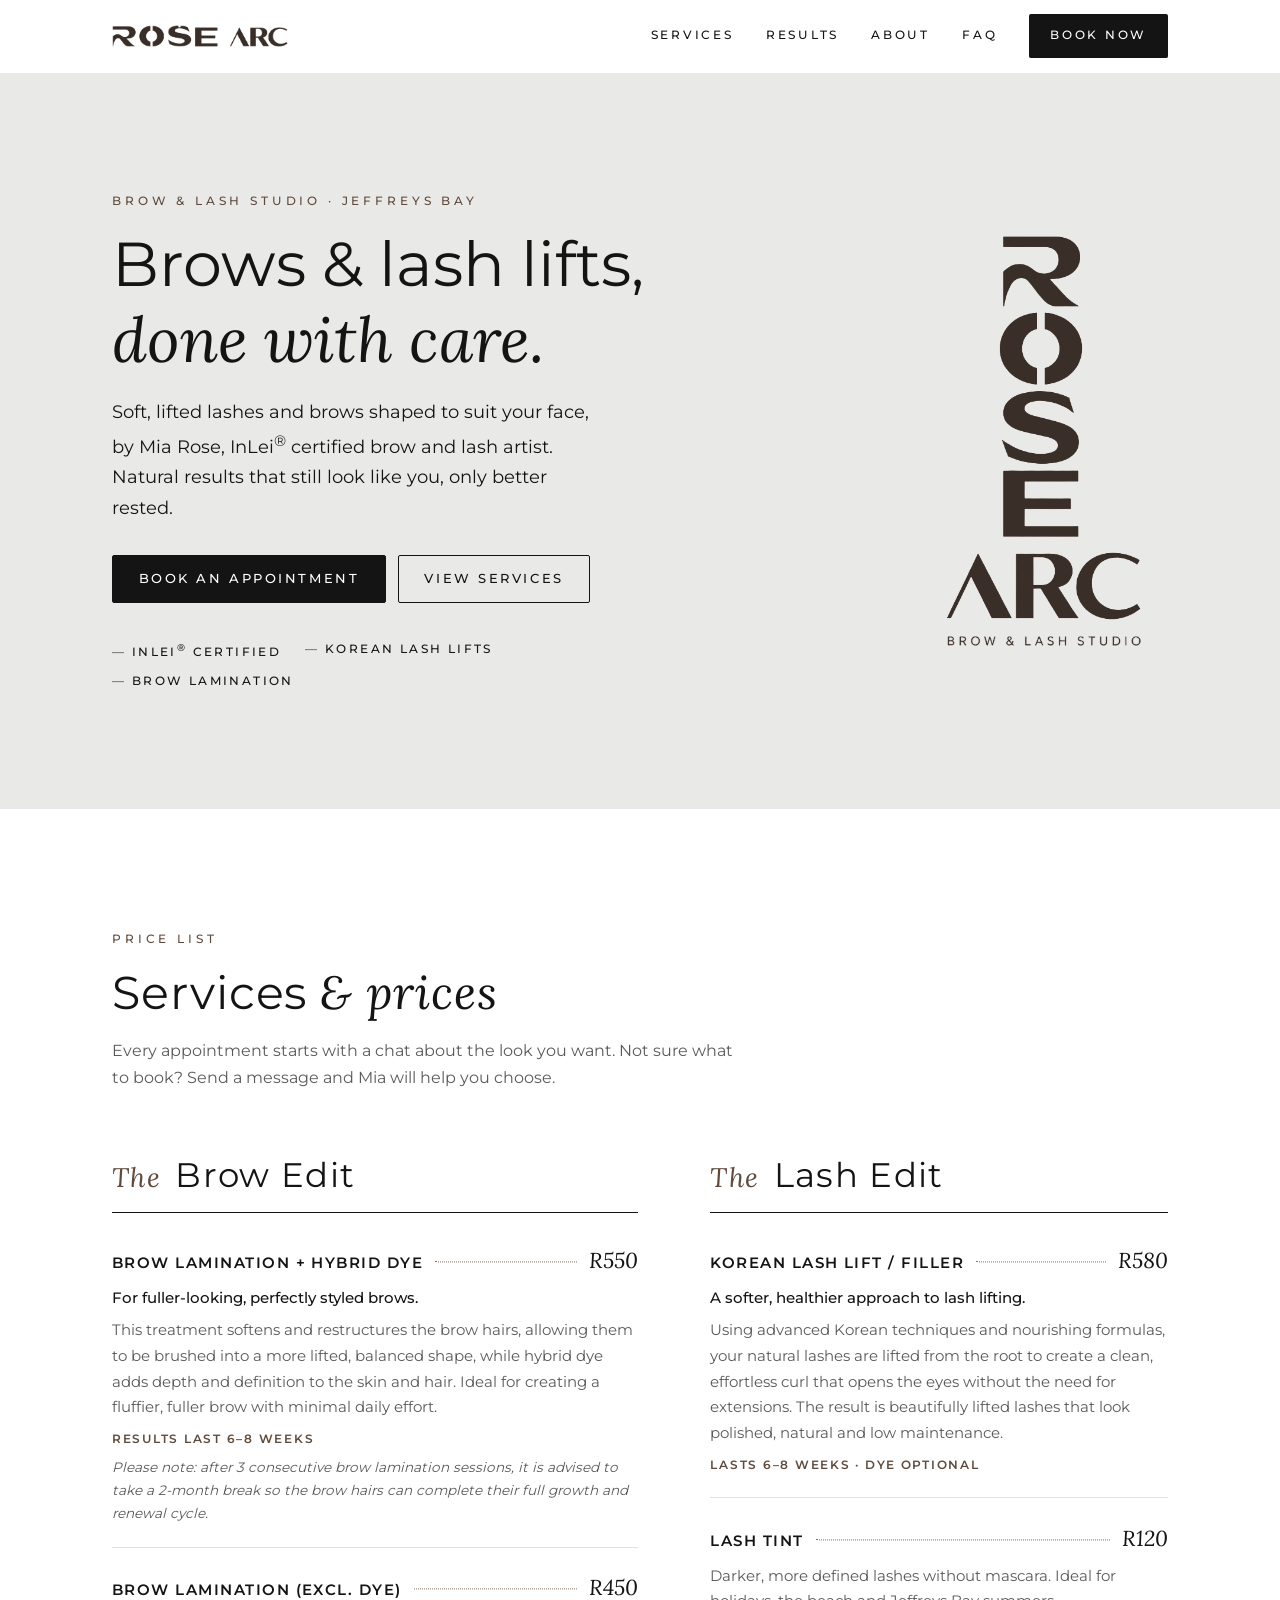
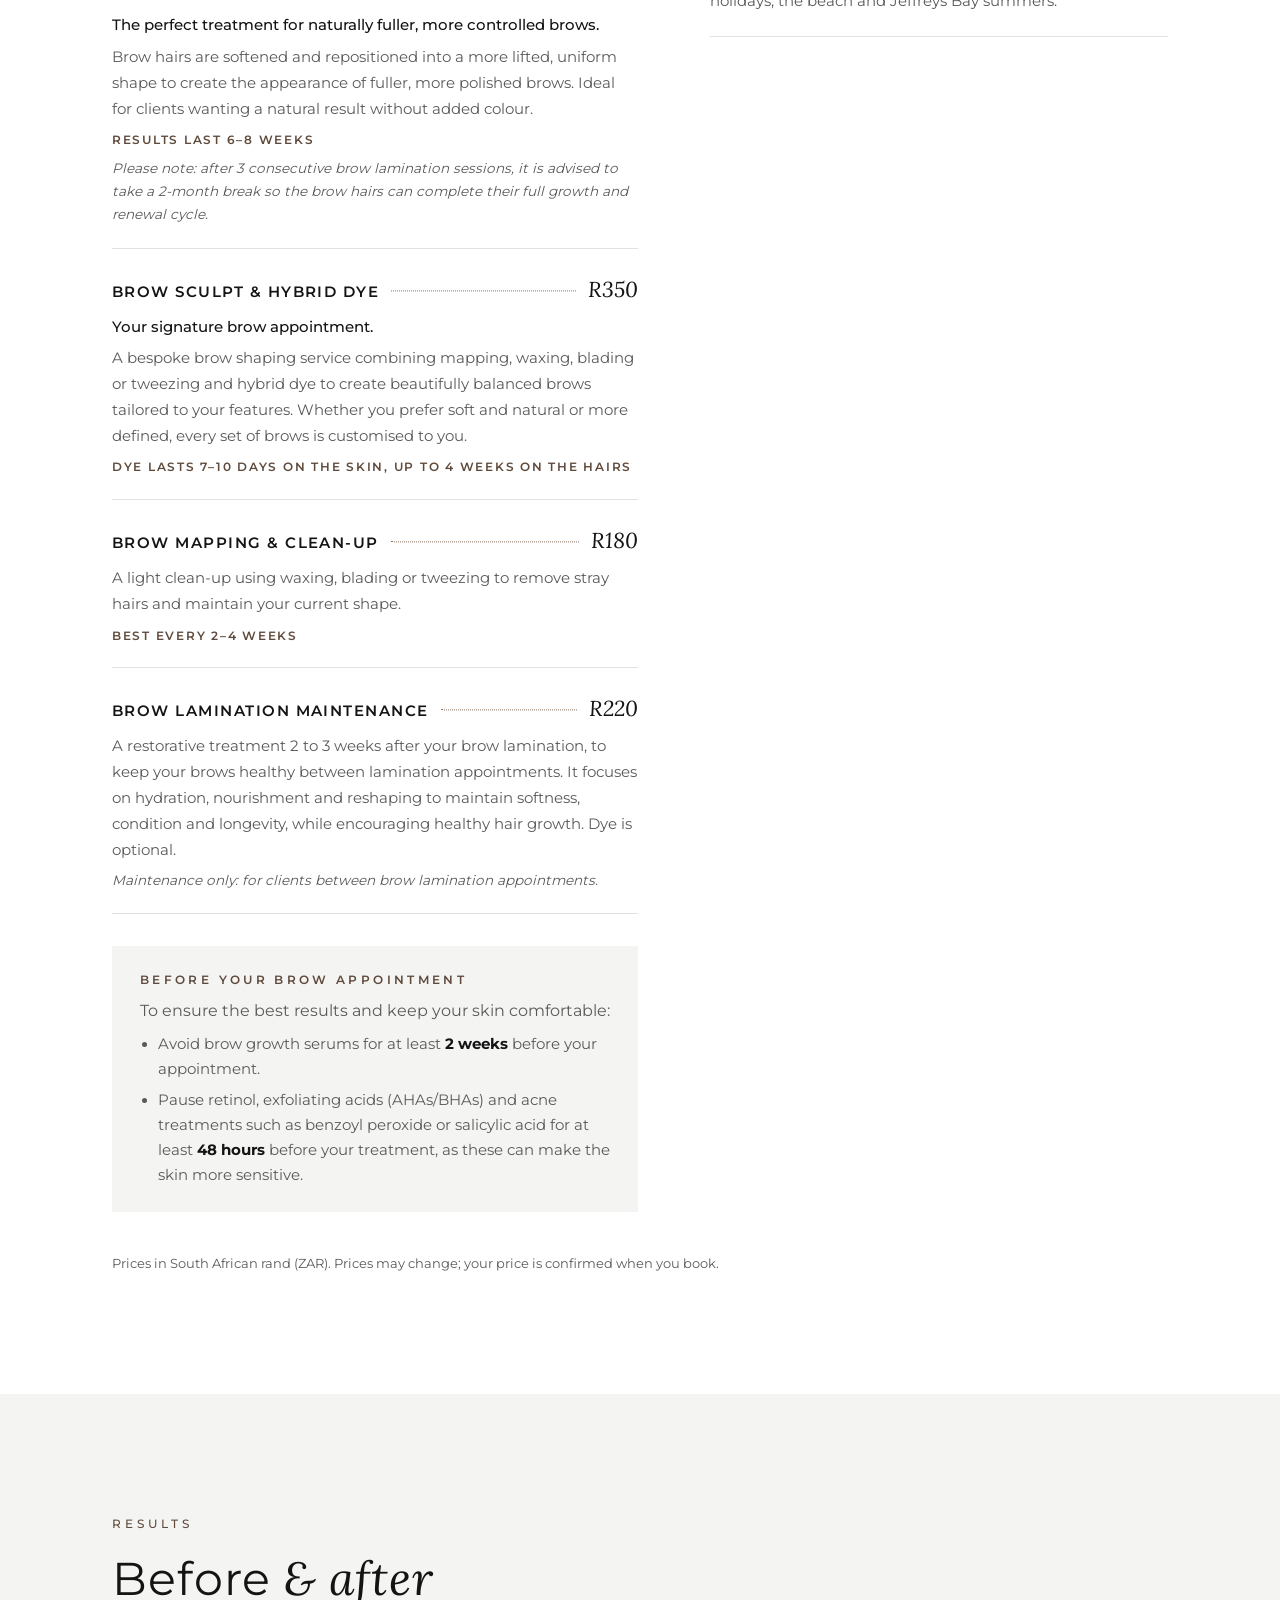
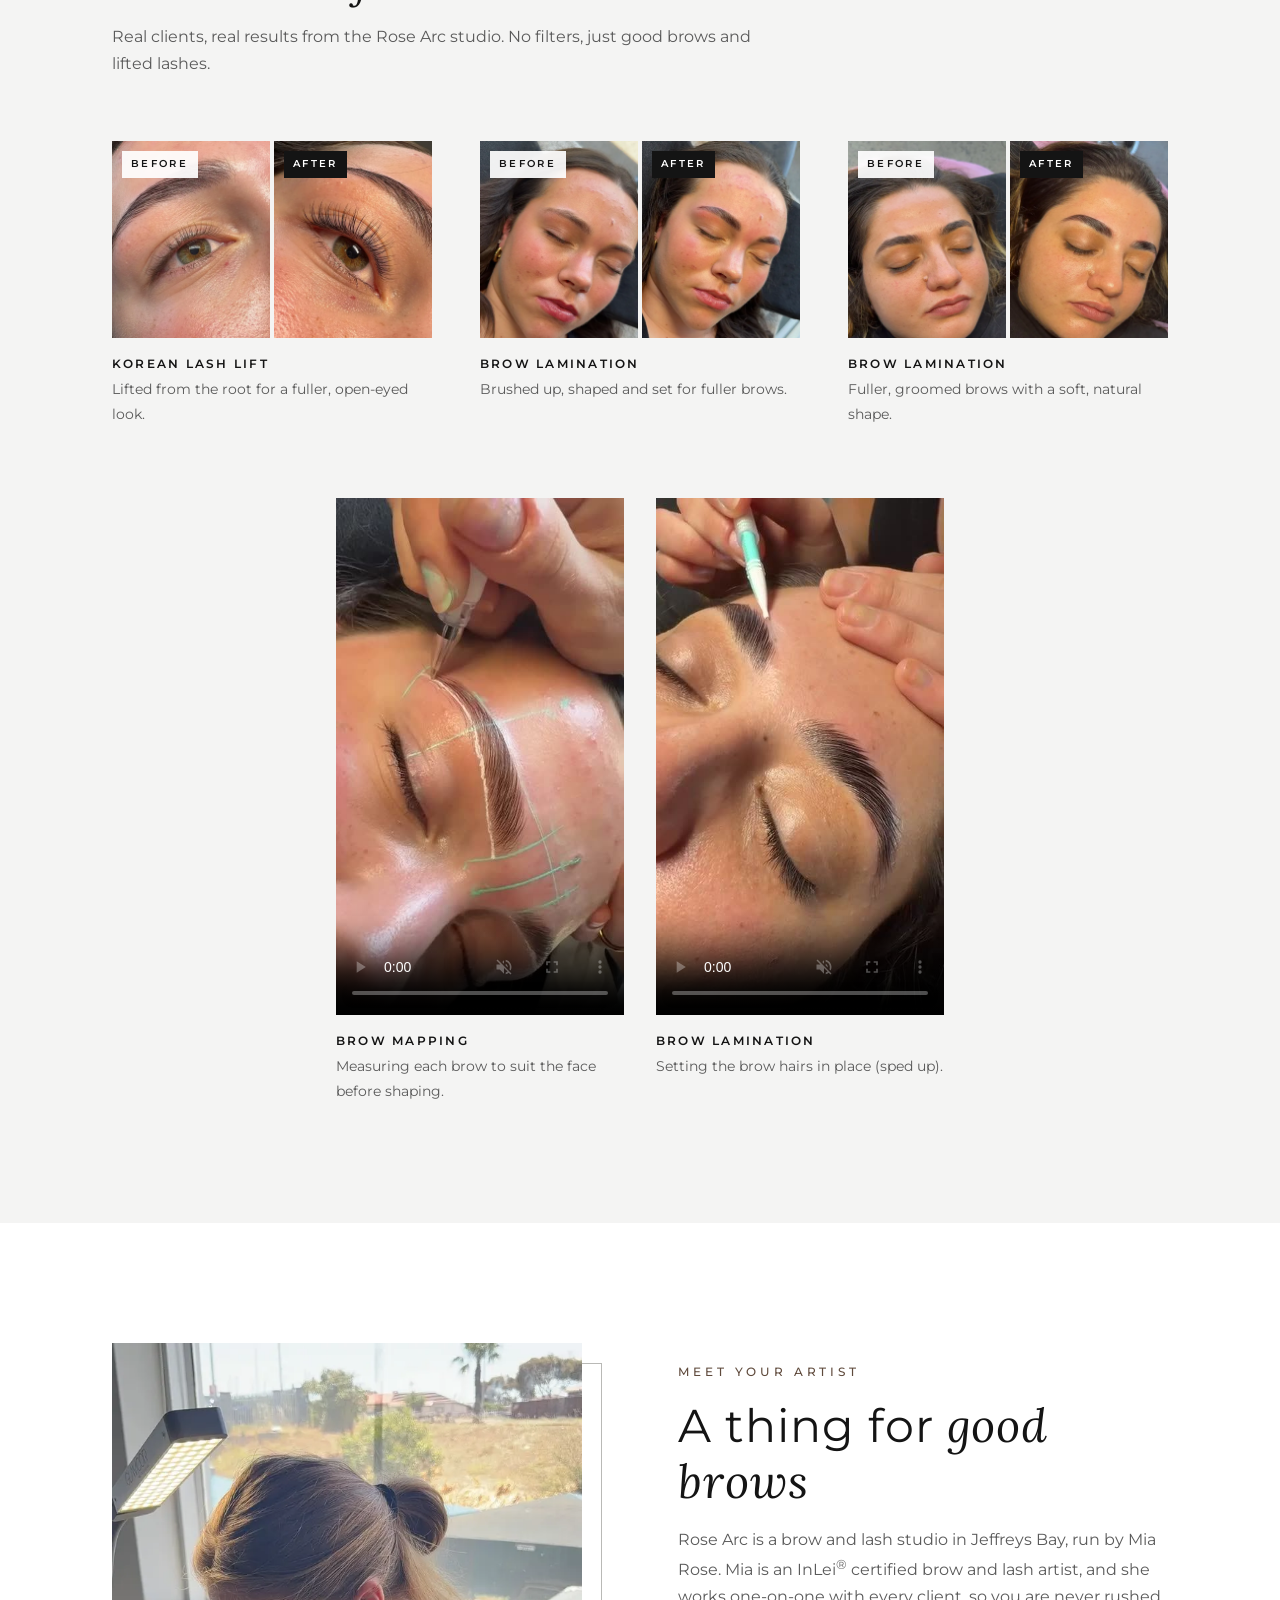
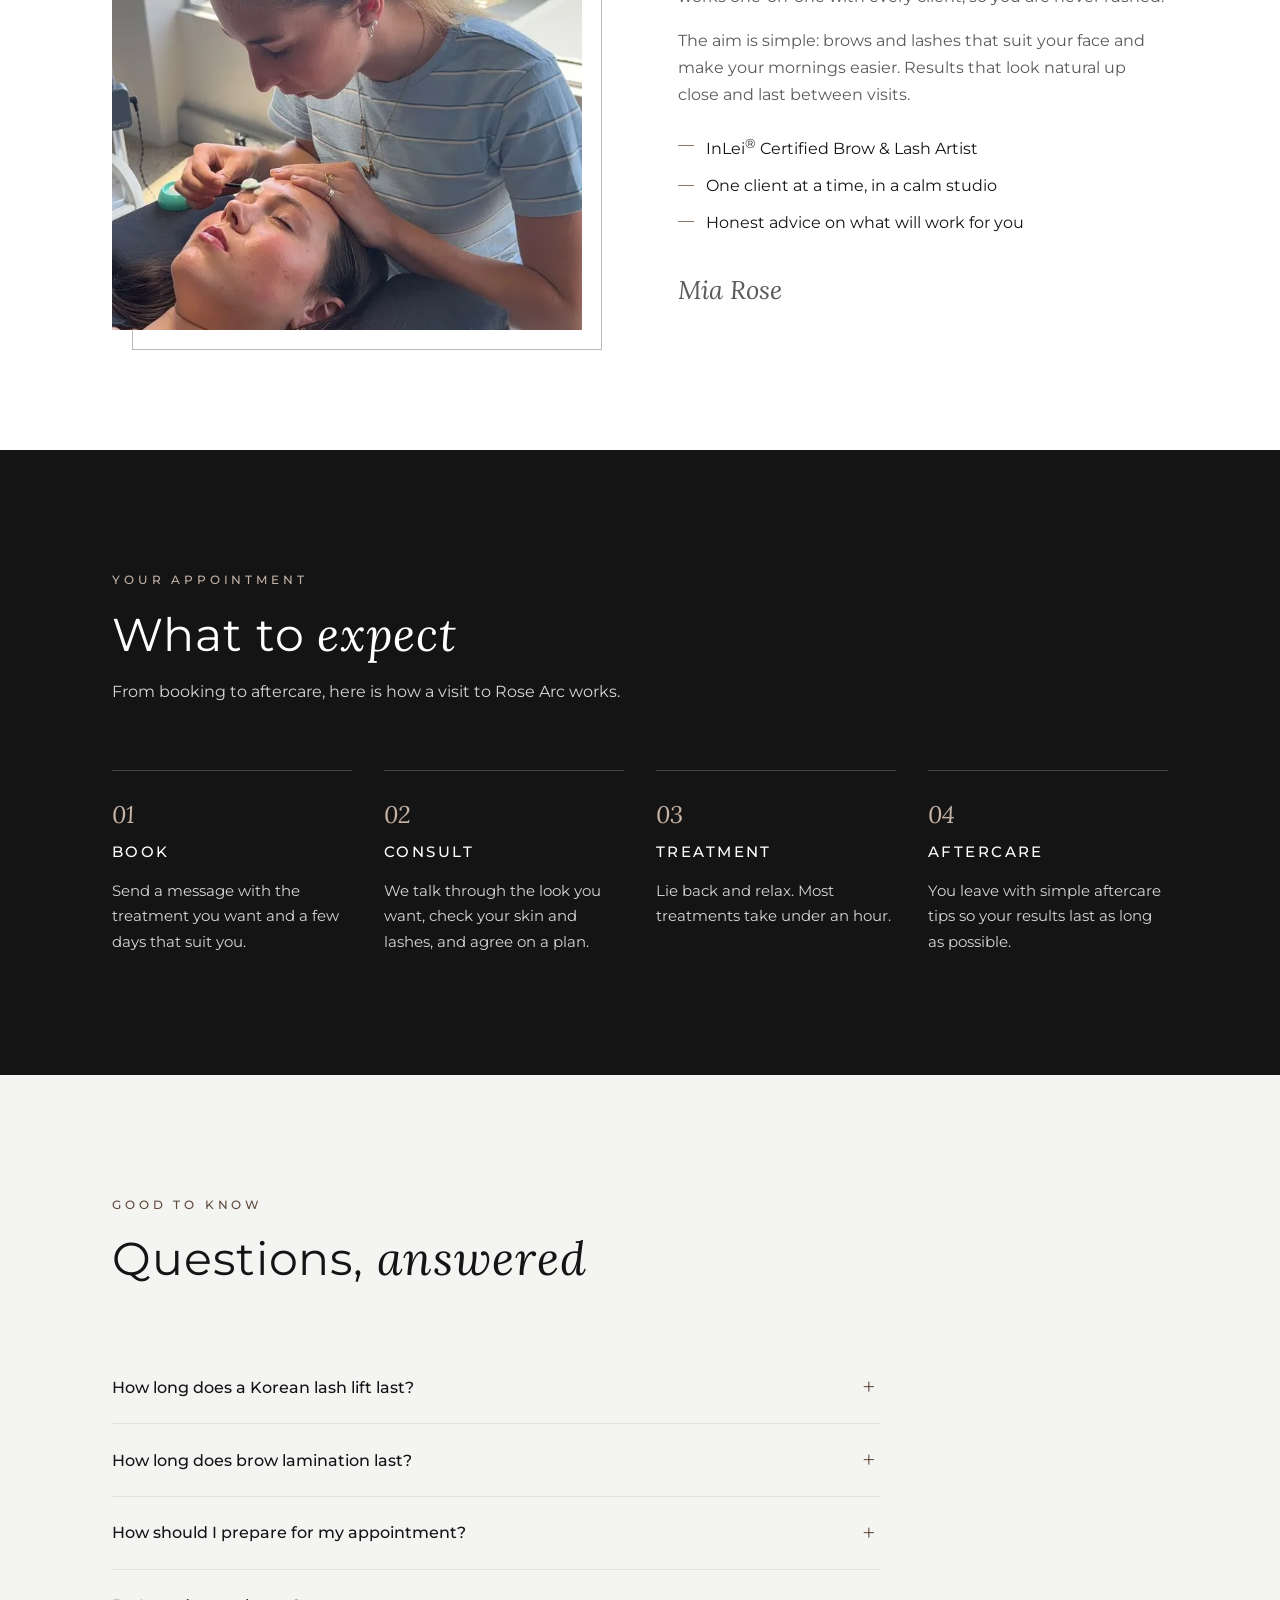
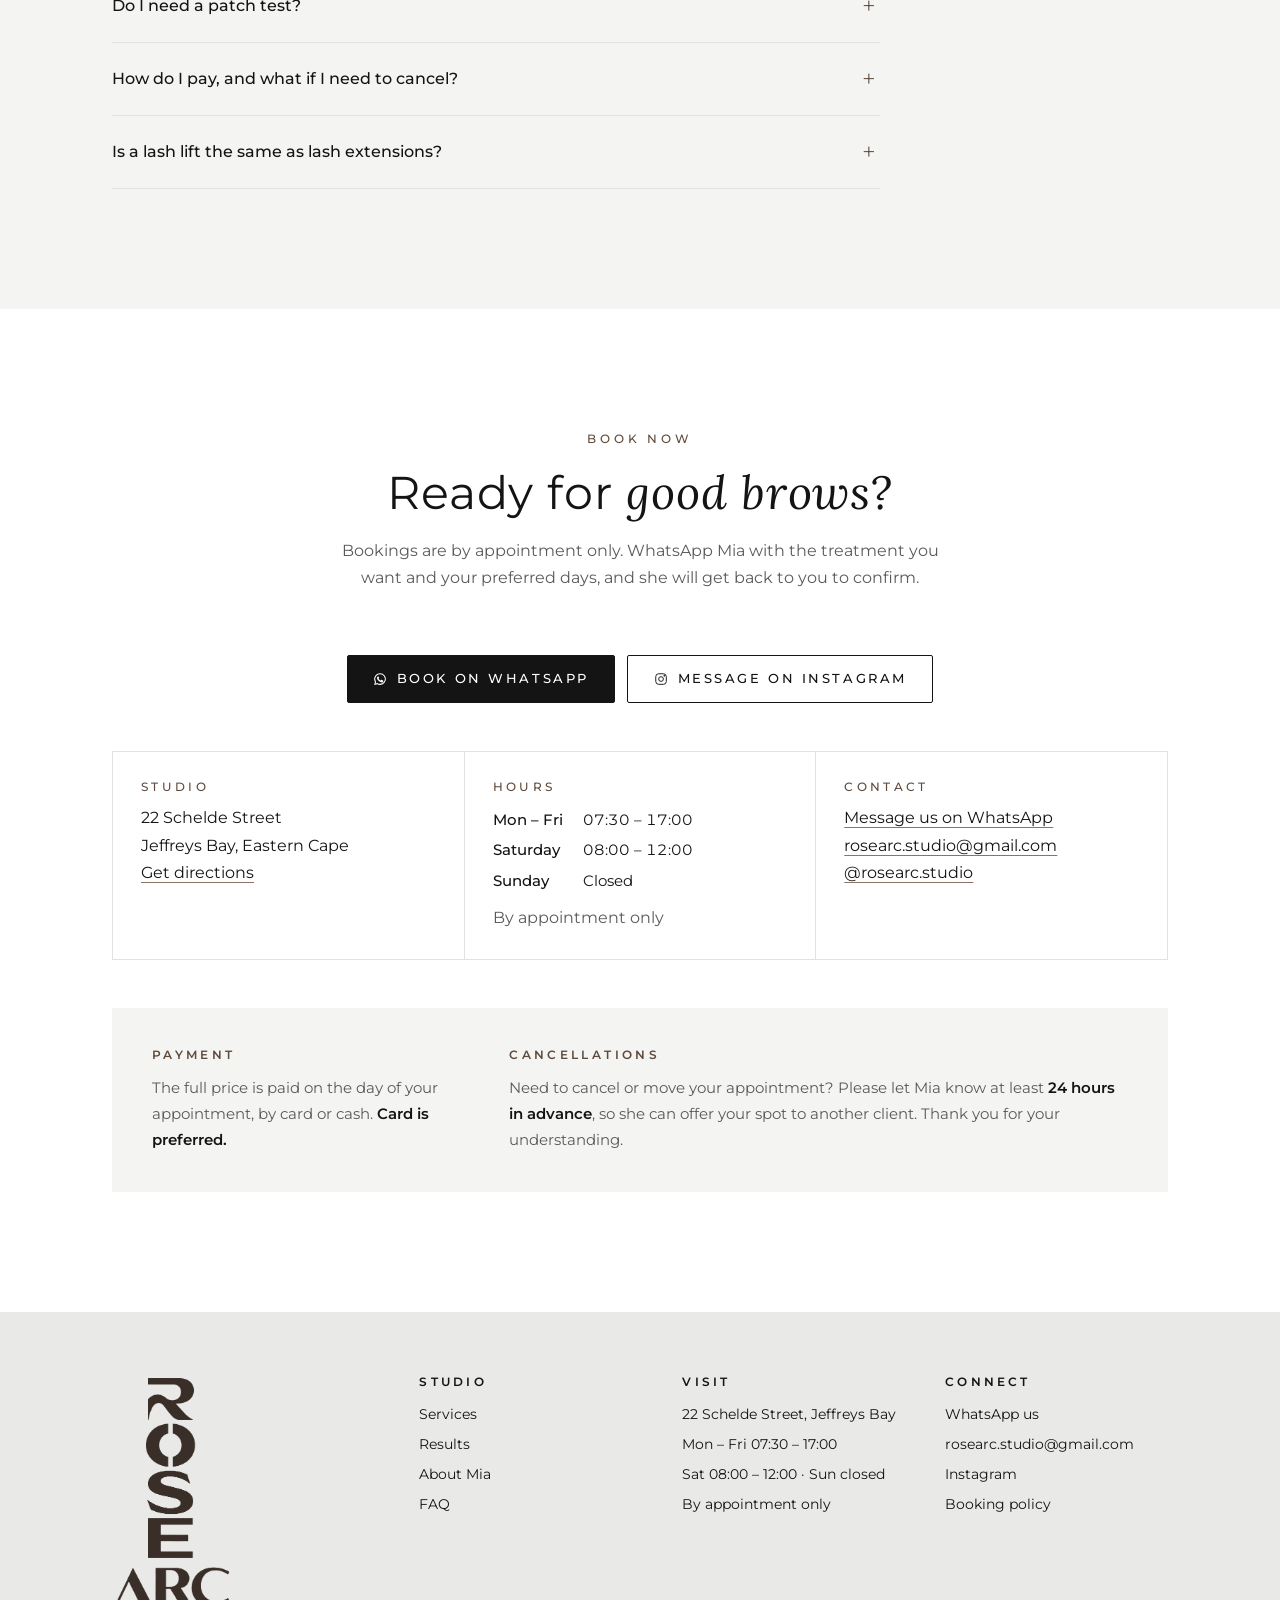
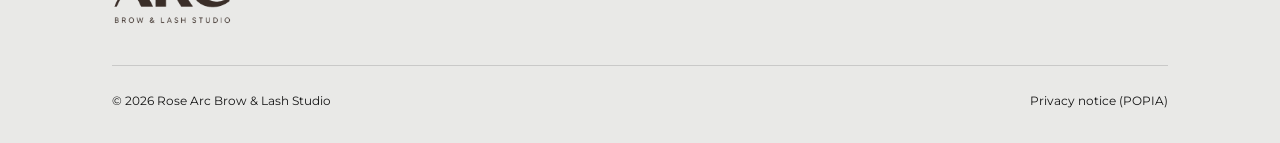
==== public/index.html @ e2f537cb "Hide phone number text; use WhatsApp buttons instead Co-Authored-By: Claude Opus 5.5 <noreply@anthro" ====
<!doctype html>
<html lang="en-ZA">
<head>
  <meta charset="utf-8">
  <meta name="viewport" content="width=device-width, initial-scale=1">
  <title>Rose Arc Brow &amp; Lash Studio | Brows &amp; Lash Lifts in Jeffreys Bay</title>
  <meta name="description" content="Brow lamination, brow sculpt with hybrid dye and Korean lash lifts by Mia Rose, InLei certified brow and lash artist in Jeffreys Bay. Book your appointment at Rose Arc Brow & Lash Studio.">
  <link rel="canonical" href="https://rosearc.co.za/">
  <meta name="theme-color" content="#ffffff">

  <meta property="og:type" content="website">
  <meta property="og:locale" content="en_ZA">
  <meta property="og:site_name" content="Rose Arc Brow &amp; Lash Studio">
  <meta property="og:title" content="Rose Arc Brow &amp; Lash Studio | Jeffreys Bay">
  <meta property="og:description" content="A thing for good brows. Brows and lash lifts by Mia Rose in Jeffreys Bay.">
  <meta property="og:url" content="https://rosearc.co.za/">
  <meta property="og:image" content="https://rosearc.co.za/assets/img/og-image.jpg">
  <meta name="twitter:card" content="summary_large_image">

  <link rel="icon" type="image/png" href="assets/img/favicon.png">
  <link rel="apple-touch-icon" href="assets/img/apple-touch-icon.png">
  <link rel="preload" href="assets/fonts/montserrat-var.woff" as="font" type="font/woff" crossorigin>
  <link rel="stylesheet" href="css/styles.css?v=20261124">

  <script type="application/ld+json">
{
  "@context": "https://schema.org",
  "@type": "BeautySalon",
  "name": "Rose Arc Brow & Lash Studio",
  "description": "Brow lamination, brow sculpt with hybrid dye and Korean lash lifts by Mia Rose, InLei certified brow and lash artist.",
  "priceRange": "R120 - R580",
  "hasOfferCatalog": {
    "@type": "OfferCatalog",
    "name": "Price list",
    "itemListElement": [
      {
        "@type": "Offer",
        "itemOffered": {
          "@type": "Service",
          "name": "Brow lamination + hybrid dye"
        },
        "price": "550",
        "priceCurrency": "ZAR"
      },
      {
        "@type": "Offer",
        "itemOffered": {
          "@type": "Service",
          "name": "Brow lamination excluding dye"
        },
        "price": "450",
        "priceCurrency": "ZAR"
      },
      {
        "@type": "Offer",
        "itemOffered": {
          "@type": "Service",
          "name": "Brow sculpt & hybrid dye"
        },
        "price": "350",
        "priceCurrency": "ZAR"
      },
      {
        "@type": "Offer",
        "itemOffered": {
          "@type": "Service",
          "name": "Brow mapping & clean-up"
        },
        "price": "180",
        "priceCurrency": "ZAR"
      },
      {
        "@type": "Offer",
        "itemOffered": {
          "@type": "Service",
          "name": "Brow lamination maintenance"
        },
        "price": "220",
        "priceCurrency": "ZAR"
      },
      {
        "@type": "Offer",
        "itemOffered": {
          "@type": "Service",
          "name": "Korean lash lift / filler"
        },
        "price": "580",
        "priceCurrency": "ZAR"
      },
      {
        "@type": "Offer",
        "itemOffered": {
          "@type": "Service",
          "name": "Lash tint"
        },
        "price": "120",
        "priceCurrency": "ZAR"
      }
    ]
  },
  "url": "https://rosearc.co.za/",
  "image": "https://rosearc.co.za/assets/img/og-image.jpg",
  "logo": "https://rosearc.co.za/assets/img/logo-rose-arc-stacked-2.png",
  "founder": {
    "@type": "Person",
    "name": "Mia Rose"
  },
  "address": {
    "@type": "PostalAddress",
    "streetAddress": "22 Schelde Street",
    "addressLocality": "Jeffreys Bay",
    "addressRegion": "Eastern Cape",
    "addressCountry": "ZA"
  },
  "areaServed": [
    "Jeffreys Bay",
    "Humansdorp",
    "St Francis Bay",
    "Kouga"
  ],
  "currenciesAccepted": "ZAR",
  "telephone": "+27 76 797 2839",
  "email": "rosearc.studio@gmail.com",
  "paymentAccepted": "Card, Cash",
  "sameAs": [
    "https://www.instagram.com/rosearc.studio/"
  ],
  "openingHoursSpecification": [
    {
      "@type": "OpeningHoursSpecification",
      "dayOfWeek": [
        "Monday",
        "Tuesday",
        "Wednesday",
        "Thursday",
        "Friday"
      ],
      "opens": "07:30",
      "closes": "17:00"
    },
    {
      "@type": "OpeningHoursSpecification",
      "dayOfWeek": "Saturday",
      "opens": "08:00",
      "closes": "12:00"
    }
  ],
  "hasMap": "https://www.google.com/maps/search/?api=1&query=22+Schelde+Street%2C+Jeffreys+Bay"
}
  </script>
</head>
<body>
  <a class="skip-link" href="#main">Skip to content</a>

  <header class="site-header" id="top">
    <div class="wrap">
      <a class="brand brow-mark" data-brow href="./" aria-label="Rose Arc Brow &amp; Lash Studio, home">
        <img src="assets/img/wordmark-dark.png" alt="Rose Arc" width="1013" height="143">
        <svg class="brow" viewBox="0 0 200 40" aria-hidden="true" focusable="false"><path class="brow__fill" d="M6 36C2 32 4 24 14 22C50 16 100 6 134 4C160 3 182 12 197 28C180 19 160 17 138 18C106 19 60 27 24 34.5C15 36.4 9 37.5 6 36Z"/><g class="brow__hairs"><path d="M20 32.1L26 22.6M26 29.8L31 20.8M32 30.5L38 21.0M38 28.2L43 19.1M44 28.9L50 19.3M51 26.2L56 17.1M58 26.5L64 17.0M65 23.8L70 14.8M72 24.1L78 14.6M79 21.3L84 12.4M86 21.5L92 12.3M93 18.9L98 10.2M100 19.3L106 10.2M107 17.1L112 8.2M114 17.8L120 8.3M121 15.8L126 6.5M128 16.7L134 6.8M135 15.0L140 5.4M142 16.3L148 6.0M149 14.6L154 5.5M156 15.9L162 7.0M163 14.9L168 7.5M170 17.0L176 10.0M176 17.0L181 11.5M182 20.0L188 15.0"/></g></svg>
      </a>
      <button class="nav-toggle" type="button" aria-controls="site-nav" aria-expanded="false">
        <span></span><span></span><span></span>
        <span class="visually-hidden">Menu</span>
      </button>
      <nav class="site-nav" id="site-nav" aria-label="Main">
        <ul>
          <li><a href="#services">Services</a></li>
          <li><a href="#results">Results</a></li>
          <li><a href="#about">About</a></li>
          <li><a href="#faq">FAQ</a></li>
        </ul>
        <a class="btn" href="#book">Book now</a>
      </nav>
    </div>
  </header>

  <main id="main">

    <!-- Hero -->
    <section class="hero" aria-labelledby="hero-title">
      <div class="wrap">
        <div class="hero__copy">
          <span class="eyebrow">Brow &amp; Lash Studio · Jeffreys Bay</span>
          <h1 id="hero-title">Brows &amp; lash lifts, <span class="accent">done with care.</span></h1>
          <p class="hero__lead">Soft, lifted lashes and brows shaped to suit your face, by Mia Rose, InLei<sup>®</sup> certified brow and lash artist. Natural results that still look like you, only better rested.</p>
          <div class="hero__actions">
            <a class="btn" href="#book">Book an appointment</a>
            <a class="btn btn--ghost" href="#services">View services</a>
          </div>
          <div class="hero__meta" aria-label="Highlights">
            <span>InLei<sup>®</sup> certified</span>
            <span>Korean lash lifts</span>
            <span>Brow lamination</span>
          </div>
        </div>
        <img class="hero__logo" src="assets/img/logo-rose-arc-stacked-2.png" alt="" width="1360" height="2812" fetchpriority="high">
      </div>
    </section>

    <!-- Services -->
    <section class="section" id="services" aria-labelledby="services-title">
      <div class="wrap">
        <div class="section__head">
          <span class="eyebrow">Price list</span>
          <h2 id="services-title">Services <span class="accent">&amp; prices</span></h2>
          <p>Every appointment starts with a chat about the look you want. Not sure what to book? Send a message and Mia will help you choose.</p>
        </div>

        <div class="menus">
          <section class="menu" aria-labelledby="brow-edit">
            <h3 id="brow-edit" class="menu__title"><span class="accent">The</span> Brow Edit</h3>
            <ul class="menu__list">
              <li class="menu__item">
                <div class="menu__row"><h4>Brow lamination + hybrid dye</h4><span class="menu__price">R550</span></div>
                <p class="menu__lead">For fuller-looking, perfectly styled brows.</p>
                <p>This treatment softens and restructures the brow hairs, allowing them to be brushed into a more lifted, balanced shape, while hybrid dye adds depth and definition to the skin and hair. Ideal for creating a fluffier, fuller brow with minimal daily effort.</p>
                <p class="menu__meta">Results last 6–8 weeks</p>
                <p class="menu__fine">Please note: after 3 consecutive brow lamination sessions, it is advised to take a 2-month break so the brow hairs can complete their full growth and renewal cycle.</p>
              </li>
              <li class="menu__item">
                <div class="menu__row"><h4>Brow lamination (excl. dye)</h4><span class="menu__price">R450</span></div>
                <p class="menu__lead">The perfect treatment for naturally fuller, more controlled brows.</p>
                <p>Brow hairs are softened and repositioned into a more lifted, uniform shape to create the appearance of fuller, more polished brows. Ideal for clients wanting a natural result without added colour.</p>
                <p class="menu__meta">Results last 6–8 weeks</p>
                <p class="menu__fine">Please note: after 3 consecutive brow lamination sessions, it is advised to take a 2-month break so the brow hairs can complete their full growth and renewal cycle.</p>
              </li>
              <li class="menu__item">
                <div class="menu__row"><h4>Brow sculpt &amp; hybrid dye</h4><span class="menu__price">R350</span></div>
                <p class="menu__lead">Your signature brow appointment.</p>
                <p>A bespoke brow shaping service combining mapping, waxing, blading or tweezing and hybrid dye to create beautifully balanced brows tailored to your features. Whether you prefer soft and natural or more defined, every set of brows is customised to you.</p>
                <p class="menu__meta">Dye lasts 7–10 days on the skin, up to 4 weeks on the hairs</p>
              </li>
              <li class="menu__item">
                <div class="menu__row"><h4>Brow mapping &amp; clean-up</h4><span class="menu__price">R180</span></div>
                <p>A light clean-up using waxing, blading or tweezing to remove stray hairs and maintain your current shape.</p>
                <p class="menu__meta">Best every 2–4 weeks</p>
              </li>
              <li class="menu__item">
                <div class="menu__row"><h4>Brow lamination maintenance</h4><span class="menu__price">R220</span></div>
                <p>A restorative treatment 2 to 3 weeks after your brow lamination, to keep your brows healthy between lamination appointments. It focuses on hydration, nourishment and reshaping to maintain softness, condition and longevity, while encouraging healthy hair growth. Dye is optional.</p>
                <p class="menu__fine">Maintenance only: for clients between brow lamination appointments.</p>
              </li>
            </ul>
            <div class="menu__note" id="pre-treatment">
              <h4>Before your brow appointment</h4>
              <p>To ensure the best results and keep your skin comfortable:</p>
              <ul>
                <li>Avoid brow growth serums for at least <strong>2 weeks</strong> before your appointment.</li>
                <li>Pause retinol, exfoliating acids (AHAs/BHAs) and acne treatments such as benzoyl peroxide or salicylic acid for at least <strong>48 hours</strong> before your treatment, as these can make the skin more sensitive.</li>
              </ul>
            </div>
          </section>

          <section class="menu" aria-labelledby="lash-edit">
            <h3 id="lash-edit" class="menu__title"><span class="accent">The</span> Lash Edit</h3>
            <ul class="menu__list">
              <li class="menu__item">
                <div class="menu__row"><h4>Korean lash lift / filler</h4><span class="menu__price">R580</span></div>
                <p class="menu__lead">A softer, healthier approach to lash lifting.</p>
                <p>Using advanced Korean techniques and nourishing formulas, your natural lashes are lifted from the root to create a clean, effortless curl that opens the eyes without the need for extensions. The result is beautifully lifted lashes that look polished, natural and low maintenance.</p>
                <p class="menu__meta">Lasts 6–8 weeks · Dye optional</p>
              </li>
              <li class="menu__item">
                <div class="menu__row"><h4>Lash tint</h4><span class="menu__price">R120</span></div>
                <p>Darker, more defined lashes without mascara. Ideal for holidays, the beach and Jeffreys Bay summers.</p>
              </li>
            </ul>
          </section>
        </div>
        <p class="menu__small">Prices in South African rand (ZAR). Prices may change; your price is confirmed when you book.</p>
      </div>
    </section>

    <!-- Results -->
    <section class="section section--stone" id="results" aria-labelledby="results-title">
      <div class="wrap">
        <div class="section__head">
          <span class="eyebrow">Results</span>
          <h2 id="results-title">Before <span class="accent">&amp; after</span></h2>
          <p>Real clients, real results from the Rose Arc studio. No filters, just good brows and lifted lashes.</p>
        </div>
        <div class="results">
          <figure class="result">
            <div class="result__pair">
              <div class="result__shot">
                <picture><source srcset="assets/img/results/lash-lift-before.webp" type="image/webp"><img src="assets/img/results/lash-lift-before.jpg" alt="Korean lash lift: before" width="640" height="800" loading="lazy" decoding="async"></picture>
                <span class="result__tag">Before</span>
              </div>
              <div class="result__shot">
                <picture><source srcset="assets/img/results/lash-lift-after.webp" type="image/webp"><img src="assets/img/results/lash-lift-after.jpg" alt="Korean lash lift: after" width="640" height="800" loading="lazy" decoding="async"></picture>
                <span class="result__tag result__tag--after">After</span>
              </div>
            </div>
            <figcaption><strong>Korean lash lift</strong> Lifted from the root for a fuller, open-eyed look.</figcaption>
          </figure>
          <figure class="result">
            <div class="result__pair">
              <div class="result__shot">
                <picture><source srcset="assets/img/results/brows-1-before.webp" type="image/webp"><img src="assets/img/results/brows-1-before.jpg" alt="Brow lamination: before" width="640" height="800" loading="lazy" decoding="async"></picture>
                <span class="result__tag">Before</span>
              </div>
              <div class="result__shot">
                <picture><source srcset="assets/img/results/brows-1-after.webp" type="image/webp"><img src="assets/img/results/brows-1-after.jpg" alt="Brow lamination: after" width="640" height="800" loading="lazy" decoding="async"></picture>
                <span class="result__tag result__tag--after">After</span>
              </div>
            </div>
            <figcaption><strong>Brow lamination</strong> Brushed up, shaped and set for fuller brows.</figcaption>
          </figure>
          <figure class="result">
            <div class="result__pair">
              <div class="result__shot">
                <picture><source srcset="assets/img/results/brows-2-before.webp" type="image/webp"><img src="assets/img/results/brows-2-before.jpg" alt="Brow lamination: before" width="640" height="800" loading="lazy" decoding="async"></picture>
                <span class="result__tag">Before</span>
              </div>
              <div class="result__shot">
                <picture><source srcset="assets/img/results/brows-2-after.webp" type="image/webp"><img src="assets/img/results/brows-2-after.jpg" alt="Brow lamination: after" width="640" height="800" loading="lazy" decoding="async"></picture>
                <span class="result__tag result__tag--after">After</span>
              </div>
            </div>
            <figcaption><strong>Brow lamination</strong> Fuller, groomed brows with a soft, natural shape.</figcaption>
          </figure>
        </div>

        <div class="reels">
          <figure class="reel">
            <video muted loop playsinline preload="none" poster="assets/video/brow-mapping-poster.jpg" width="432" height="776" aria-label="Video: Mia mapping a client's brows">
              <source src="assets/video/brow-mapping.mp4" type="video/mp4">
            </video>
            <figcaption><strong>Brow mapping</strong> Measuring each brow to suit the face before shaping.</figcaption>
          </figure>
          <figure class="reel">
            <video muted loop playsinline preload="none" poster="assets/video/brow-lamination-poster.jpg" width="432" height="776" aria-label="Video: brow lamination in progress">
              <source src="assets/video/brow-lamination.mp4" type="video/mp4">
            </video>
            <figcaption><strong>Brow lamination</strong> Setting the brow hairs in place (sped up).</figcaption>
          </figure>
        </div>
      </div>
    </section>

    <!-- About -->
    <section class="section" id="about" aria-labelledby="about-title">
      <div class="wrap split">
        <div class="split__media">
          <picture>
            <source srcset="assets/img/mia-rose-at-work.webp" type="image/webp">
            <img src="assets/img/mia-rose-at-work.jpg" alt="Mia Rose shaping a client's brows in the Rose Arc studio" width="640" height="800" loading="lazy" decoding="async">
          </picture>
        </div>
        <div>
          <span class="eyebrow">Meet your artist</span>
          <h2 id="about-title">A thing for <span class="accent">good brows</span></h2>
          <p>Rose Arc is a brow and lash studio in Jeffreys Bay, run by Mia Rose. Mia is an InLei<sup>®</sup> certified brow and lash artist, and she works one-on-one with every client, so you are never rushed.</p>
          <p>The aim is simple: brows and lashes that suit your face and make your mornings easier. Results that look natural up close and last between visits.</p>
          <ul class="ticks">
            <li>InLei<sup>®</sup> Certified Brow &amp; Lash Artist</li>
            <li>One client at a time, in a calm studio</li>
            <li>Honest advice on what will work for you</li>
          </ul>
          <p class="signature">Mia Rose</p>
        </div>
      </div>
    </section>

    <!-- What to expect -->
    <section class="section section--dark" aria-labelledby="expect-title">
      <div class="wrap">
        <div class="section__head">
          <span class="eyebrow">Your appointment</span>
          <h2 id="expect-title">What to <span class="accent">expect</span></h2>
          <p>From booking to aftercare, here is how a visit to Rose Arc works.</p>
        </div>
        <ol class="steps">
          <li><h3>Book</h3><p>Send a message with the treatment you want and a few days that suit you.</p></li>
          <li><h3>Consult</h3><p>We talk through the look you want, check your skin and lashes, and agree on a plan.</p></li>
          <li><h3>Treatment</h3><p>Lie back and relax. Most treatments take under an hour.</p></li>
          <li><h3>Aftercare</h3><p>You leave with simple aftercare tips so your results last as long as possible.</p></li>
        </ol>
      </div>
    </section>

    <!-- FAQ -->
    <section class="section section--stone" id="faq" aria-labelledby="faq-title">
      <div class="wrap">
        <div class="section__head">
          <span class="eyebrow">Good to know</span>
          <h2 id="faq-title">Questions, <span class="accent">answered</span></h2>
        </div>
        <div class="faq">
          <details>
            <summary>How long does a Korean lash lift last?</summary>
            <p>Usually around 6 to 8 weeks, depending on your natural lash growth cycle and how you care for them afterwards.</p>
          </details>
          <details>
            <summary>How long does brow lamination last?</summary>
            <p>Results last 6 to 8 weeks. After 3 consecutive lamination sessions, it is advised to take a 2-month break so your brow hairs can complete their full growth and renewal cycle. Between laminations, a brow lamination maintenance appointment keeps them healthy and in shape.</p>
          </details>
          <details>
            <summary>How should I prepare for my appointment?</summary>
            <p>Come with clean skin and no eye or brow makeup if you can. For brow treatments, avoid brow growth serums for at least 2 weeks before, and pause retinol, exfoliating acids (AHAs/BHAs) and acne treatments such as benzoyl peroxide or salicylic acid for at least 48 hours before, as these can make the skin more sensitive. If you wear contact lenses, bring your case so you can take them out for lash treatments.</p>
          </details>
          <details>
            <summary>Do I need a patch test?</summary>
            <p>If it is your first tint or lift, or you have sensitive skin, Mia may ask you to come in for a quick patch test before your appointment. Let her know about any allergies when you book.</p>
          </details>
          <details>
            <summary>How do I pay, and what if I need to cancel?</summary>
            <p>The full price is paid on the day of your appointment, by card or cash (card preferred). If you need to cancel or reschedule, please let Mia know at least 24 hours in advance so she can offer the spot to another client. <a href="#policy">Booking info</a>.</p>
          </details>
          <details>
            <summary>Is a lash lift the same as lash extensions?</summary>
            <p>No. A lash lift curls and lifts your own lashes. Nothing is glued on, so there are no infills and your lashes stay light and natural.</p>
          </details>
        </div>
      </div>
    </section>

    <!-- Book -->
    <section class="section book" id="book" aria-labelledby="book-title">
      <div class="wrap">
        <div class="section__head">
          <span class="eyebrow">Book now</span>
          <h2 id="book-title">Ready for <span class="accent">good brows?</span></h2>
          <p>Bookings are by appointment only. WhatsApp Mia with the treatment you want and your preferred days, and she will get back to you to confirm.</p>
        </div>
        <div class="book__actions">
          <a class="btn" href="https://wa.me/27767972839?text=Hi%20Mia%2C%20I%27d%20like%20to%20book%20an%20appointment." target="_blank" rel="noopener">
            <svg viewBox="0 0 24 24" aria-hidden="true" fill="currentColor"><path d="M12 2a10 10 0 0 0-8.6 15.1L2 22l5-1.3A10 10 0 1 0 12 2Zm0 18.2a8.2 8.2 0 0 1-4.2-1.2l-.3-.2-3 .8.8-2.9-.2-.3A8.2 8.2 0 1 1 12 20.2Zm4.5-6.1c-.2-.1-1.5-.7-1.7-.8-.2-.1-.4-.1-.6.1l-.8 1c-.1.2-.3.2-.5.1a6.7 6.7 0 0 1-3.3-2.9c-.3-.4.2-.4.7-1.3.1-.2 0-.3 0-.4l-.8-1.8c-.2-.5-.4-.4-.6-.4h-.5a1 1 0 0 0-.7.3 3 3 0 0 0-.9 2.2 5.2 5.2 0 0 0 1.1 2.8 11.9 11.9 0 0 0 4.6 4c1.7.7 2.4.8 3.2.7a2.8 2.8 0 0 0 1.8-1.3 2.3 2.3 0 0 0 .2-1.3c-.1-.1-.3-.2-.5-.3Z"/></svg>
            Book on WhatsApp
          </a>
          <a class="btn btn--ghost" href="https://ig.me/m/rosearc.studio" target="_blank" rel="noopener">
            <svg viewBox="0 0 24 24" aria-hidden="true" fill="none" stroke="currentColor" stroke-width="1.6"><rect x="3" y="3" width="18" height="18" rx="5"/><circle cx="12" cy="12" r="4"/><circle cx="17.5" cy="6.5" r=".8" fill="currentColor"/></svg>
            Message on Instagram
          </a>
        </div>
        <div class="book__grid">
          <div class="book__item">
            <h3>Studio</h3>
            <p>22 Schelde Street<br>Jeffreys Bay, Eastern Cape</p>
            <p><a href="https://www.google.com/maps/search/?api=1&amp;query=22+Schelde+Street%2C+Jeffreys+Bay" target="_blank" rel="noopener">Get directions</a></p>
          </div>
          <div class="book__item">
            <h3>Hours</h3>
            <table class="hours">
              <tr><th scope="row">Mon – Fri</th><td>07:30 – 17:00</td></tr>
              <tr><th scope="row">Saturday</th><td>08:00 – 12:00</td></tr>
              <tr><th scope="row">Sunday</th><td>Closed</td></tr>
            </table>
            <p class="hours__note">By appointment only</p>
          </div>
          <div class="book__item">
            <h3>Contact</h3>
            <p><a href="https://wa.me/27767972839" target="_blank" rel="noopener">Message us on WhatsApp</a></p>
            <p><a href="mailto:rosearc.studio@gmail.com">rosearc.studio@gmail.com</a></p>
            <p><a href="https://www.instagram.com/rosearc.studio/" target="_blank" rel="noopener">@rosearc.studio</a></p>
          </div>
        </div>
        <div class="policy" id="policy">
          <div class="policy__col">
            <h3>Payment</h3>
            <p>The full price is paid on the day of your appointment, by card or cash. <strong>Card is preferred.</strong></p>
          </div>
          <div class="policy__col">
            <h3>Cancellations</h3>
            <p>Need to cancel or move your appointment? Please let Mia know at least <strong>24 hours in advance</strong>, so she can offer your spot to another client. Thank you for your understanding.</p>
          </div>
        </div>
      </div>
    </section>
  </main>

  <footer class="site-footer">
    <div class="wrap">
      <div>
        <img class="site-footer__logo" src="assets/img/logo-rose-arc-stacked-2.png" alt="Rose Arc Brow &amp; Lash Studio" width="1360" height="2812" loading="lazy">
      </div>
      <div>
        <h2>Studio</h2>
        <ul>
          <li><a href="#services">Services</a></li>
          <li><a href="#results">Results</a></li>
          <li><a href="#about">About Mia</a></li>
          <li><a href="#faq">FAQ</a></li>
        </ul>
      </div>
      <div>
        <h2>Visit</h2>
        <ul>
          <li>22 Schelde Street, Jeffreys Bay</li>
          <li>Mon – Fri 07:30 – 17:00</li>
          <li>Sat 08:00 – 12:00 · Sun closed</li>
          <li>By appointment only</li>
        </ul>
      </div>
      <div>
        <h2>Connect</h2>
        <ul>
          <li><a href="https://wa.me/27767972839" target="_blank" rel="noopener">WhatsApp us</a></li>
          <li><a href="mailto:rosearc.studio@gmail.com">rosearc.studio@gmail.com</a></li>
          <li><a href="https://www.instagram.com/rosearc.studio/" target="_blank" rel="noopener">Instagram</a></li>
          <li><a href="#policy">Booking policy</a></li>
        </ul>
      </div>
      <div class="site-footer__legal">
        <span>© <span data-year>2026</span> Rose Arc Brow &amp; Lash Studio</span>
        <a href="privacy.html">Privacy notice (POPIA)</a>
      </div>
    </div>
  </footer>

  <a class="float-book" href="https://wa.me/27767972839?text=Hi%20Mia%2C%20I%27d%20like%20to%20book%20an%20appointment." target="_blank" rel="noopener" aria-label="Book on WhatsApp">
    <svg viewBox="0 0 24 24" aria-hidden="true" fill="currentColor"><path d="M12 2a10 10 0 0 0-8.6 15.1L2 22l5-1.3A10 10 0 1 0 12 2Zm0 18.2a8.2 8.2 0 0 1-4.2-1.2l-.3-.2-3 .8.8-2.9-.2-.3A8.2 8.2 0 1 1 12 20.2Zm4.5-6.1c-.2-.1-1.5-.7-1.7-.8-.2-.1-.4-.1-.6.1l-.8 1c-.1.2-.3.2-.5.1a6.7 6.7 0 0 1-3.3-2.9c-.3-.4.2-.4.7-1.3.1-.2 0-.3 0-.4l-.8-1.8c-.2-.5-.4-.4-.6-.4h-.5a1 1 0 0 0-.7.3 3 3 0 0 0-.9 2.2 5.2 5.2 0 0 0 1.1 2.8 11.9 11.9 0 0 0 4.6 4c1.7.7 2.4.8 3.2.7a2.8 2.8 0 0 0 1.8-1.3 2.3 2.3 0 0 0 .2-1.3c-.1-.1-.3-.2-.5-.3Z"/></svg>
  </a>

  <script src="js/main.js?v=20261124" defer></script>
</body>
</html>
---- public/css/styles.css ----
/* ==========================================================================
   Rose Arc Brow & Lash Studio — styles
   Mobile-first. All brand values live in the :root tokens below.
   ========================================================================== */

@font-face {
  font-family: "Montserrat";
  src: url("../assets/fonts/montserrat-var.woff") format("woff");
  font-weight: 200 700;
  font-style: normal;
  font-display: swap;
}
@font-face {
  font-family: "Lora";
  src: url("../assets/fonts/lora-italic-var.woff") format("woff");
  font-weight: 400 600;
  font-style: italic;
  font-display: swap;
}

:root {
  /* Brand colours: clean, cool neutrals (black, white, grey) with a brown accent */
  --stone: #e9e9e7;        /* cool light grey */
  --stone-soft: #f4f4f3;
  --ivory: #ffffff;        /* page background */
  --white: #ffffff;
  --espresso: #141414;     /* black: main text, buttons, dark bands */
  --espresso-soft: #5a5a5a;/* grey secondary text (AA on white and light grey) */
  --oak: #8a7465;          /* soft taupe brown, lines and decoration only */
  --oak-deep: #5f4a3c;     /* brown accent for small text (AA on white/grey) */
  --line: #e2e2e0;

  --font-sans: "Montserrat", system-ui, -apple-system, "Segoe UI", Roboto, sans-serif;
  --font-accent: "Lora", Georgia, "Times New Roman", serif;

  --radius: 2px;
  --wrap: 72rem;
  --gutter: clamp(1.25rem, 5vw, 3rem);
  --section: clamp(4rem, 10vw, 7.5rem);
}

*, *::before, *::after { box-sizing: border-box; }
html { -webkit-text-size-adjust: 100%; scroll-behavior: smooth; scroll-padding-top: 5rem; }
@media (prefers-reduced-motion: reduce) { html { scroll-behavior: auto; } *, *::before, *::after { transition: none !important; animation: none !important; } }

body {
  margin: 0;
  font-family: var(--font-sans);
  font-weight: 400;
  font-size: 1rem;
  line-height: 1.7;
  color: var(--espresso);
  background: var(--ivory);
  text-rendering: optimizeLegibility;
}
img { max-width: 100%; height: auto; display: block; }
a { color: inherit; }
p { margin: 0 0 1rem; }
h1, h2, h3 { font-weight: 400; line-height: 1.2; margin: 0 0 1rem; letter-spacing: 0.02em; }
:focus-visible { outline: 2px solid var(--oak-deep); outline-offset: 3px; }

.wrap { width: 100%; max-width: var(--wrap); margin-inline: auto; padding-inline: var(--gutter); }
.visually-hidden { position: absolute !important; width: 1px; height: 1px; overflow: hidden; clip: rect(0 0 0 0); white-space: nowrap; }
.skip-link { position: absolute; left: 1rem; top: -4rem; z-index: 100; background: var(--espresso); color: var(--white); padding: .75rem 1rem; text-decoration: none; }
.skip-link:focus { top: 1rem; }

/* Eyebrow / small caps labels echo the logo tagline */
.eyebrow {
  display: block;
  font-size: .75rem;
  font-weight: 500;
  letter-spacing: .32em;
  text-transform: uppercase;
  color: var(--oak-deep);
  margin-bottom: 1rem;
}
.accent { font-family: var(--font-accent); font-style: italic; font-weight: 400; }

/* Buttons ------------------------------------------------------------- */
.btn {
  display: inline-flex; align-items: center; justify-content: center; gap: .6rem;
  min-height: 3rem; padding: .85rem 1.6rem;
  font: 500 .8rem/1 var(--font-sans); letter-spacing: .2em; text-transform: uppercase;
  text-decoration: none; border: 1px solid var(--espresso); border-radius: var(--radius);
  background: var(--espresso); color: var(--white); cursor: pointer;
  transition: background .25s ease, color .25s ease, border-color .25s ease;
}
.btn:hover { background: var(--oak-deep); border-color: var(--oak-deep); }
.btn--ghost { background: transparent; color: var(--espresso); }
.btn--ghost:hover { background: var(--espresso); color: var(--white); border-color: var(--espresso); }
.btn svg { width: 1.1em; height: 1.1em; flex: none; }

/* Header -------------------------------------------------------------- */
.site-header {
  position: sticky; top: 0; z-index: 50;
  background: rgba(255, 255, 255, .94);
  backdrop-filter: saturate(140%) blur(8px);
  border-bottom: 1px solid transparent;
  transition: border-color .3s ease;
}
.site-header.is-scrolled { border-bottom-color: var(--line); }
.site-header .wrap { display: flex; align-items: center; justify-content: space-between; min-height: 4.5rem; gap: 1rem; }
.brand { display: block; line-height: 0; }
.brand img { width: clamp(8.5rem, 30vw, 11rem); height: auto; }

.nav-toggle {
  display: inline-flex; flex-direction: column; justify-content: center; gap: 6px;
  width: 3rem; height: 3rem; padding: .75rem; background: none; border: 0; cursor: pointer;
}
.nav-toggle span { display: block; height: 1.5px; background: var(--espresso); transition: transform .25s ease, opacity .25s ease; }
.nav-toggle[aria-expanded="true"] span:nth-child(1) { transform: translateY(7.5px) rotate(45deg); }
.nav-toggle[aria-expanded="true"] span:nth-child(2) { opacity: 0; }
.nav-toggle[aria-expanded="true"] span:nth-child(3) { transform: translateY(-7.5px) rotate(-45deg); }

.site-nav { display: none; }
.site-nav.is-open {
  display: block; position: absolute; inset: 100% 0 auto 0;
  background: var(--ivory); border-bottom: 1px solid var(--line);
  padding: 1rem var(--gutter) 2rem;
}
.site-nav ul { list-style: none; margin: 0; padding: 0; }
.site-nav a {
  display: block; padding: .9rem 0; text-decoration: none;
  font-size: .8rem; font-weight: 500; letter-spacing: .24em; text-transform: uppercase;
  border-bottom: 1px solid var(--line);
}
.site-nav .btn { display: flex; margin-top: 1.5rem; width: 100%; border-bottom: 1px solid var(--espresso); }

@media (min-width: 60rem) {
  .nav-toggle { display: none; }
  .site-nav, .site-nav.is-open { display: flex; position: static; padding: 0; background: none; border: 0; align-items: center; gap: 2rem; }
  .site-nav ul { display: flex; gap: 2rem; }
  .site-nav a { padding: .5rem 0; border: 0; font-size: .72rem; position: relative; }
  .site-nav ul a::after { content: ""; position: absolute; left: 0; right: 100%; bottom: .2rem; height: 1px; background: var(--oak); transition: right .3s ease; }
  .site-nav ul a:hover::after, .site-nav ul a[aria-current="page"]::after { right: 0; }
  .site-nav .btn { display: inline-flex; margin: 0; width: auto; padding: 0 1.3rem; min-height: 2.75rem; color: var(--white); }
}

/* Hero ---------------------------------------------------------------- */
.hero { background: var(--stone); position: relative; overflow: hidden; }
.hero .wrap { display: grid; gap: 3rem; padding-block: clamp(3.5rem, 9vw, 7rem); align-items: center; }
.hero__copy { position: relative; z-index: 1; max-width: 34rem; }
.hero h1 { font-size: clamp(2.4rem, 7vw, 3.9rem); margin-bottom: 1.25rem; letter-spacing: 0; }
.hero h1 .accent { display: block; color: var(--espresso); }
.hero__lead { font-size: clamp(1rem, 2.4vw, 1.125rem); color: var(--espresso); max-width: 30rem; margin-bottom: 2rem; }
.hero__actions { display: flex; flex-wrap: wrap; gap: .75rem; }
.hero__actions .btn--ghost { border-color: var(--espresso); }
.hero__logo { display: none; }
.hero__meta { margin-top: 2.25rem; display: flex; flex-wrap: wrap; gap: .5rem 1.5rem; font-size: .75rem; letter-spacing: .2em; text-transform: uppercase; font-weight: 500; }
.hero__meta span::before { content: "— "; color: var(--espresso-soft); }

@media (min-width: 52rem) {
  .hero .wrap { grid-template-columns: 1.5fr 1fr; min-height: min(82vh, 46rem); }
  .hero__logo { display: block; height: min(62vh, 26rem); width: auto; max-width: 100%; justify-self: end; margin-right: 6%; }
}

/* Sections ------------------------------------------------------------ */
.section { padding-block: var(--section); }
.section--stone { background: var(--stone-soft); }
.section--dark { background: var(--espresso); color: var(--ivory); }
.section--dark .eyebrow { color: #c4b2a5; }
.section__head { max-width: 40rem; margin-bottom: clamp(2.5rem, 6vw, 4rem); }
.section__head h2, .split h2 { font-size: clamp(1.9rem, 5vw, 2.9rem); }
.section__head p { color: var(--espresso-soft); }
.section--dark .section__head p { color: #d6d6d6; }

/* Services */
.services { display: grid; gap: 1px; background: var(--line); border: 1px solid var(--line); }
.service { background: var(--ivory); padding: clamp(1.75rem, 4vw, 2.5rem); display: flex; flex-direction: column; }
.service__num { font-family: var(--font-accent); font-style: italic; color: var(--oak); font-size: 1.25rem; margin-bottom: 1.25rem; }
.service h3 { font-size: 1.05rem; font-weight: 500; letter-spacing: .16em; text-transform: uppercase; margin-bottom: .75rem; }
.service p { color: var(--espresso-soft); font-size: .95rem; }
.service__foot { margin-top: auto; padding-top: 1.25rem; border-top: 1px solid var(--line); display: flex; justify-content: space-between; gap: 1rem; font-size: .8rem; letter-spacing: .1em; text-transform: uppercase; }
.price { font-weight: 600; color: var(--espresso); }
.price--tbc { font-weight: 500; color: var(--oak-deep); }
@media (min-width: 40rem) { .services { grid-template-columns: repeat(2, 1fr); } }
@media (min-width: 64rem) { .services { grid-template-columns: repeat(3, 1fr); } }

/* Split layouts (about, training) */
.split { display: grid; gap: clamp(2.5rem, 6vw, 5rem); align-items: center; }
.split__media { position: relative; }
.split__media picture, .split__media img { width: 100%; }
.split__logo { background: var(--espresso); padding: clamp(3rem, 10vw, 5rem); display: grid; place-items: center; }
.split__logo img { width: min(60%, 13rem); }
.split__media::after { content: ""; position: absolute; inset: 1.25rem -1.25rem -1.25rem 1.25rem; border: 1px solid #b9b9b6; z-index: -1; }
.split__media { isolation: isolate; margin-right: 1.25rem; }
.split p { color: var(--espresso-soft); }
.signature { font-family: var(--font-accent); font-style: italic; font-size: 1.6rem; color: var(--espresso); margin: 1.5rem 0 0; }
.ticks { list-style: none; padding: 0; margin: 1.5rem 0 2rem; display: grid; gap: .6rem; }
.ticks li { padding-left: 1.75rem; position: relative; }
.ticks li::before { content: ""; position: absolute; left: 0; top: .78em; width: 1rem; height: 1px; background: var(--oak); }
@media (min-width: 52rem) { .split { grid-template-columns: 1fr 1fr; } .split--reverse .split__media { order: 2; } }

/* Steps (what to expect) */
.steps { list-style: none; padding: 0; margin: 0; display: grid; gap: 2rem; counter-reset: step; }
.steps li { counter-increment: step; border-top: 1px solid rgba(255, 255, 255, .2); padding-top: 1.5rem; }
.steps li::before { content: "0" counter(step); display: block; font-family: var(--font-accent); font-style: italic; font-size: 1.5rem; color: #c4b2a5; margin-bottom: .5rem; }
.steps h3 { font-size: .95rem; font-weight: 500; letter-spacing: .16em; text-transform: uppercase; }
.steps p { color: #d6d6d6; font-size: .95rem; margin: 0; }
@media (min-width: 48rem) { .steps { grid-template-columns: repeat(2, 1fr); } }
@media (min-width: 64rem) { .steps { grid-template-columns: repeat(4, 1fr); } }

/* FAQ */
.faq { max-width: 48rem; }
.faq details { border-bottom: 1px solid var(--line); }
.faq summary {
  list-style: none; cursor: pointer; padding: 1.4rem 2.5rem 1.4rem 0; position: relative;
  font-weight: 500; font-size: 1rem;
}
.faq summary::-webkit-details-marker { display: none; }
.faq summary::after { content: "+"; position: absolute; right: .25rem; top: 50%; transform: translateY(-50%); font-weight: 300; font-size: 1.5rem; color: var(--oak-deep); transition: transform .25s ease; }
.faq details[open] summary::after { transform: translateY(-50%) rotate(45deg); }
.faq details p { color: var(--espresso-soft); padding-bottom: 1.25rem; margin: 0; }

/* Booking / contact */
.book { text-align: center; }
.book .section__head { margin-inline: auto; }
.book__grid { display: grid; gap: 1px; background: var(--line); border: 1px solid var(--line); text-align: left; margin-top: 3rem; }
.book__item { background: var(--ivory); padding: 1.75rem; }
.book__item h3 { font-size: .75rem; font-weight: 500; letter-spacing: .28em; text-transform: uppercase; color: var(--oak-deep); margin-bottom: .6rem; }
.book__item p, .book__item a { margin: 0; font-size: 1rem; }
.book__item a { text-decoration-color: var(--oak); text-underline-offset: 4px; }
.book__actions { display: flex; flex-wrap: wrap; justify-content: center; gap: .75rem; }
@media (min-width: 48rem) { .book__grid { grid-template-columns: repeat(3, 1fr); } }

.tbc { color: var(--oak-deep); font-style: italic; }

/* Footer -------------------------------------------------------------- */
.site-footer { background: var(--stone); padding-block: 4rem 2rem; font-size: .9rem; }
.site-footer .wrap { display: grid; gap: 2.5rem; }
.site-footer__logo { width: 7.5rem; }
.site-footer h2 { font-size: .72rem; font-weight: 600; letter-spacing: .28em; text-transform: uppercase; margin-bottom: .75rem; }
.site-footer ul { list-style: none; margin: 0; padding: 0; display: grid; gap: .35rem; }
.site-footer a { text-decoration: none; }
.site-footer a:hover { text-decoration: underline; text-underline-offset: 4px; }
.site-footer__legal { border-top: 1px solid rgba(20, 20, 20, .15); padding-top: 1.5rem; display: flex; flex-wrap: wrap; justify-content: space-between; gap: .5rem 1.5rem; font-size: .78rem; }
@media (min-width: 52rem) { .site-footer .wrap { grid-template-columns: 1.2fr 1fr 1fr 1fr; } .site-footer__legal { grid-column: 1 / -1; } }

/* Simple content pages (privacy, 404) */
.page-hero { background: var(--stone); padding-block: clamp(3rem, 8vw, 5rem); }
.page-hero h1 { font-size: clamp(2.2rem, 6vw, 3.4rem); margin: 0; }
.prose { max-width: 46rem; }
.prose h2 { font-size: 1.35rem; margin-top: 2.5rem; }
.prose ul { padding-left: 1.2rem; }
.prose li { margin-bottom: .4rem; }

/* Floating WhatsApp button (mobile) */
.float-book {
  position: fixed; right: 1rem; bottom: 1rem; z-index: 40;
  display: inline-flex; align-items: center; justify-content: center;
  width: 3.5rem; height: 3.5rem; border-radius: 50%;
  background: var(--espresso); color: var(--white);
  box-shadow: 0 6px 20px rgba(20, 20, 20, .25);
}
.float-book svg { width: 1.5rem; height: 1.5rem; }
@media (min-width: 60rem) { .float-book { display: none; } }

/* Price menus (The Brow Edit / The Lash Edit) */
.menus { display: grid; gap: clamp(3rem, 6vw, 4.5rem); }
.menu__title { font-size: clamp(1.6rem, 4vw, 2.1rem); letter-spacing: .04em; padding-bottom: 1rem; border-bottom: 1px solid var(--espresso); margin-bottom: .5rem; }
.menu__title .accent { color: var(--oak-deep); font-size: .8em; margin-right: .15em; }
.menu__list { list-style: none; margin: 0; padding: 0; }
.menu__item { padding: 1.35rem 0; border-bottom: 1px solid var(--line); }
.menu__row { display: flex; align-items: baseline; gap: .75rem; margin-bottom: .4rem; }
.menu__row h4 { margin: 0; font-size: .92rem; font-weight: 600; letter-spacing: .1em; text-transform: uppercase; }
.menu__row::after { content: none; }
.menu__row h4 + .menu__price { margin-left: auto; }
.menu__row { position: relative; }
.menu__price { font-family: var(--font-accent); font-style: italic; font-size: 1.35rem; color: var(--espresso); white-space: nowrap; }
.menu__item p { margin: 0; color: var(--espresso-soft); font-size: .95rem; max-width: 34rem; }
.menu__note { margin-top: 2rem; padding: 1.5rem 1.75rem; background: var(--stone-soft); }
.menu__note h4 { margin: 0 0 .4rem; font-size: .75rem; font-weight: 600; letter-spacing: .28em; text-transform: uppercase; color: var(--oak-deep); }
.menu__note p { margin: 0; color: var(--espresso-soft); }
.menu__note a { color: var(--espresso); text-underline-offset: 4px; }
.menu__small { margin: 2.5rem 0 0; font-size: .82rem; color: var(--espresso-soft); }
@media (min-width: 60rem) {
  .menus { grid-template-columns: 1.15fr 1fr; align-items: start; }
  .menu__row { display: grid; grid-template-columns: auto 1fr auto; }
  .menu__row::after { content: ""; grid-column: 2; grid-row: 1; border-bottom: 1px dotted var(--oak); transform: translateY(-.35em); }
  .menu__row h4 { grid-column: 1; }
  .menu__price { grid-column: 3; }
}

/* Results: before / after pairs and studio videos */
.results { display: grid; gap: clamp(2rem, 5vw, 3rem); }
.result { margin: 0; }
.result__pair { display: grid; grid-template-columns: 1fr 1fr; gap: 4px; }
.result__shot { position: relative; background: var(--stone); }
.result__shot img { width: 100%; aspect-ratio: 4 / 5; object-fit: cover; }
.result__tag {
  position: absolute; left: .6rem; top: .6rem;
  background: rgba(255, 255, 255, .92); color: var(--espresso);
  padding: .3rem .6rem; font-size: .65rem; font-weight: 600; letter-spacing: .22em; text-transform: uppercase;
}
.result__tag--after { background: var(--espresso); color: var(--white); }
.result figcaption, .reel figcaption { padding-top: .9rem; font-size: .9rem; color: var(--espresso-soft); }
.result figcaption strong, .reel figcaption strong { display: block; color: var(--espresso); font-size: .78rem; font-weight: 600; letter-spacing: .18em; text-transform: uppercase; margin-bottom: .2rem; }
@media (min-width: 64rem) { .results { grid-template-columns: repeat(3, 1fr); } }

.reels { display: grid; grid-template-columns: 1fr 1fr; gap: clamp(1rem, 3vw, 2rem); margin-top: clamp(3rem, 7vw, 4.5rem); max-width: 40rem; }
.reel { margin: 0; }
.reel video { display: block; width: 100%; height: auto; aspect-ratio: 432 / 776; object-fit: cover; background: var(--espresso); }
@media (max-width: 30rem) { .reels { grid-template-columns: 1fr 1fr; gap: .75rem; } .reel figcaption { font-size: .8rem; } }
@media (min-width: 64rem) { .reels { max-width: none; grid-template-columns: repeat(2, minmax(0, 18rem)); justify-content: center; } }

.split__media picture img { aspect-ratio: 4 / 5; object-fit: cover; }

/* Booking policy */
.policy { display: grid; gap: 2rem; margin-top: 3rem; padding: clamp(1.75rem, 4vw, 2.5rem); background: var(--stone-soft); text-align: left; }
.policy h3 { font-size: .75rem; font-weight: 600; letter-spacing: .28em; text-transform: uppercase; color: var(--oak-deep); margin-bottom: .75rem; }
.policy p, .policy li { color: var(--espresso-soft); font-size: .95rem; }
.policy p { margin: 0; }
.policy ul { margin: 0; padding-left: 1.1rem; display: grid; gap: .6rem; }
.policy strong { color: var(--espresso); font-weight: 600; }
.policy__why { margin-top: 1rem !important; font-size: .85rem !important; }
@media (min-width: 52rem) { .policy { grid-template-columns: 1fr 2fr; gap: 3rem; } }
.faq details p a { color: var(--espresso); text-underline-offset: 4px; }

/* Brow effect: a brow "drawn" over the logo on hover / tap */
.brow-mark { position: relative; display: inline-block; line-height: 0; cursor: pointer; -webkit-tap-highlight-color: transparent; }
.brow-mark > img { display: block; }
.brow {
  position: absolute; left: 62%; bottom: calc(100% + .2rem);
  width: 38%; height: auto;
  overflow: visible; pointer-events: none;
  clip-path: inset(0 100% 0 0);
  transition: clip-path .75s cubic-bezier(.65, 0, .25, 1);
}
.brow__fill { fill: var(--oak-deep); }
.brow__hairs path { fill: none; stroke: rgba(255, 255, 255, .4); stroke-width: .8; stroke-linecap: round; }
.brow__hairs { opacity: 0; transition: opacity .4s ease .55s; }
.brow-mark.is-brow .brow { clip-path: inset(0 0 0 0); }
.brow-mark.is-brow .brow__hairs { opacity: 1; }
.site-header .wrap { overflow: visible; }

/* Opening hours */
.hours { border-collapse: collapse; margin: 0 0 .5rem; font-size: .95rem; }
.hours th { text-align: left; font-weight: 500; padding: .15rem 1.25rem .15rem 0; white-space: nowrap; }
.hours td { padding: .15rem 0; white-space: nowrap; font-variant-numeric: tabular-nums; }
.hours__note { font-size: .85rem; color: var(--espresso-soft); }
.menu__fine { margin-top: .4rem !important; font-size: .85rem !important; font-style: italic; }
.menu__item .menu__lead { color: var(--espresso); font-weight: 500; margin-bottom: .35rem; }
.menu__item .menu__meta { margin-top: .5rem; font-size: .78rem; font-weight: 600; letter-spacing: .14em; text-transform: uppercase; color: var(--oak-deep); }
.menu__item p + p { margin-top: .35rem; }
.menu__note ul { margin: .5rem 0 0; padding-left: 1.1rem; color: var(--espresso-soft); font-size: .92rem; display: grid; gap: .35rem; }
.menu__note strong { color: var(--espresso); }
.menu__note p + ul { margin-top: .5rem; }
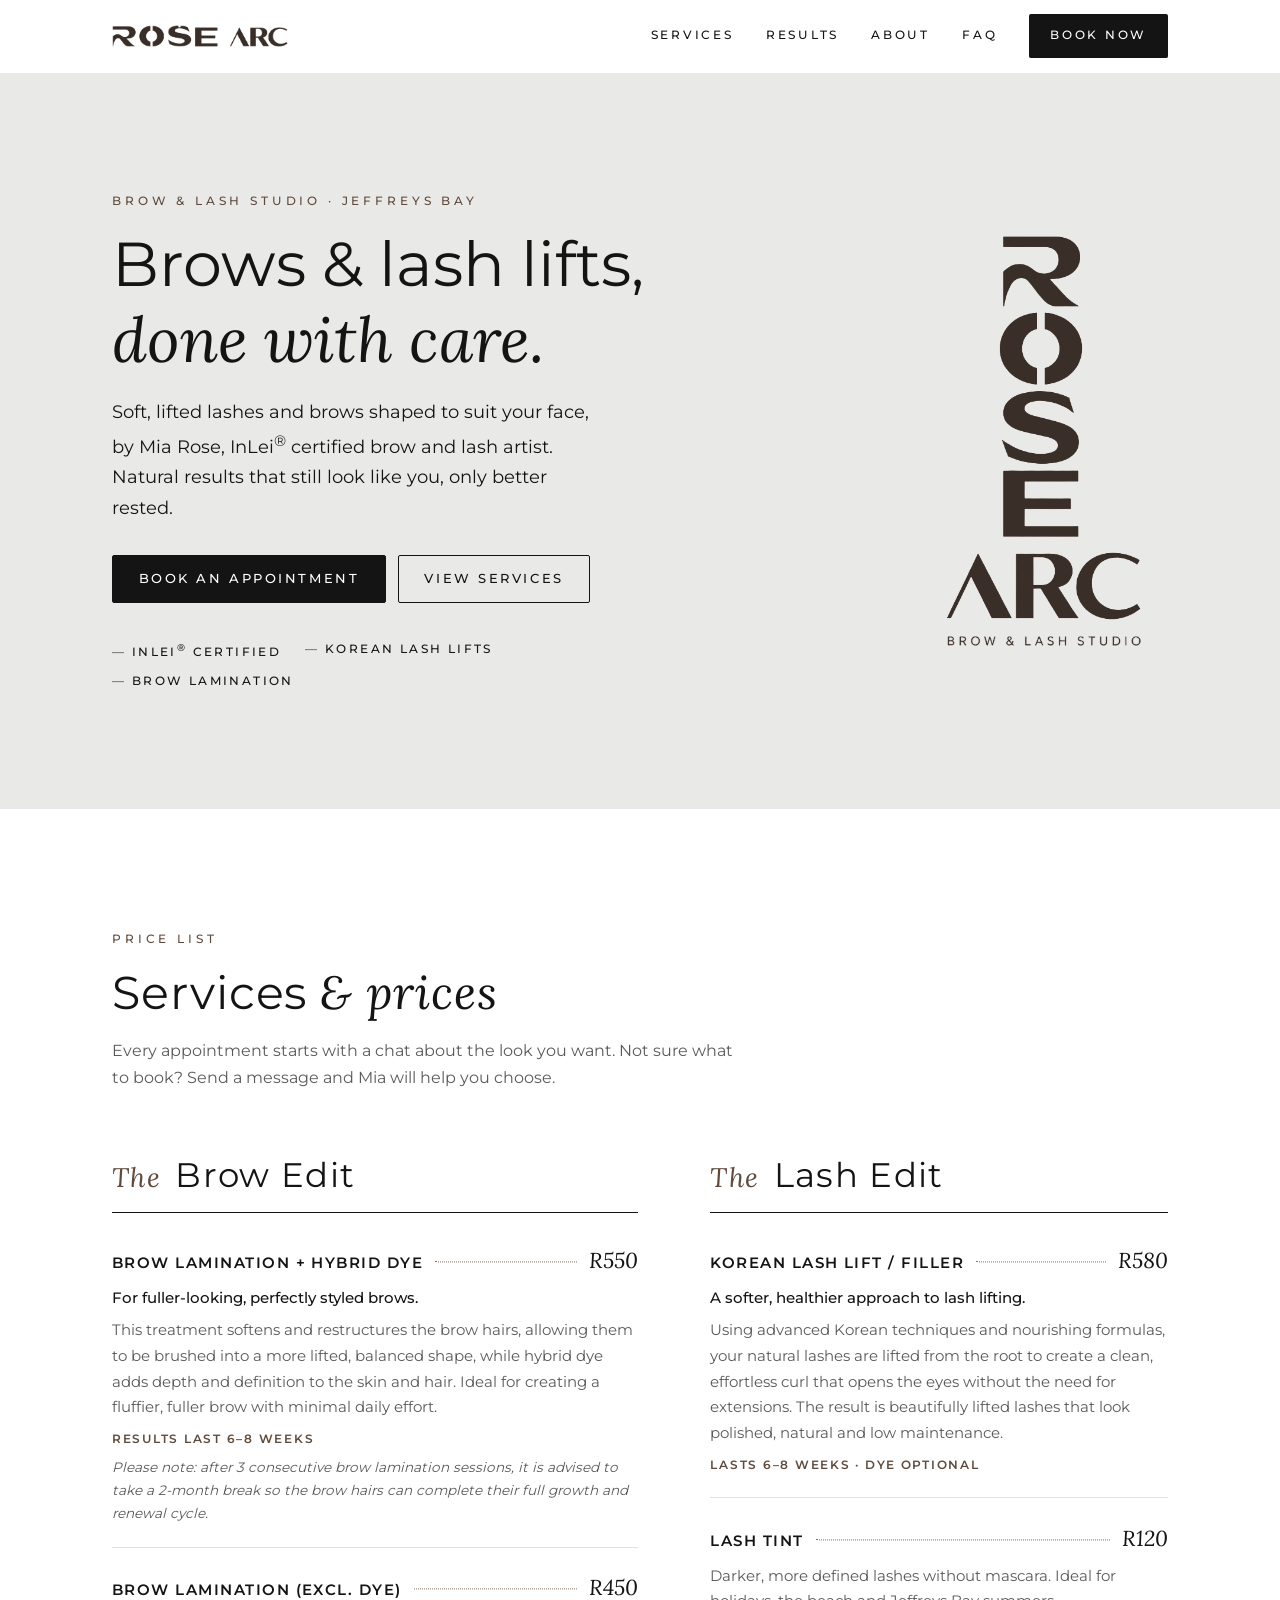
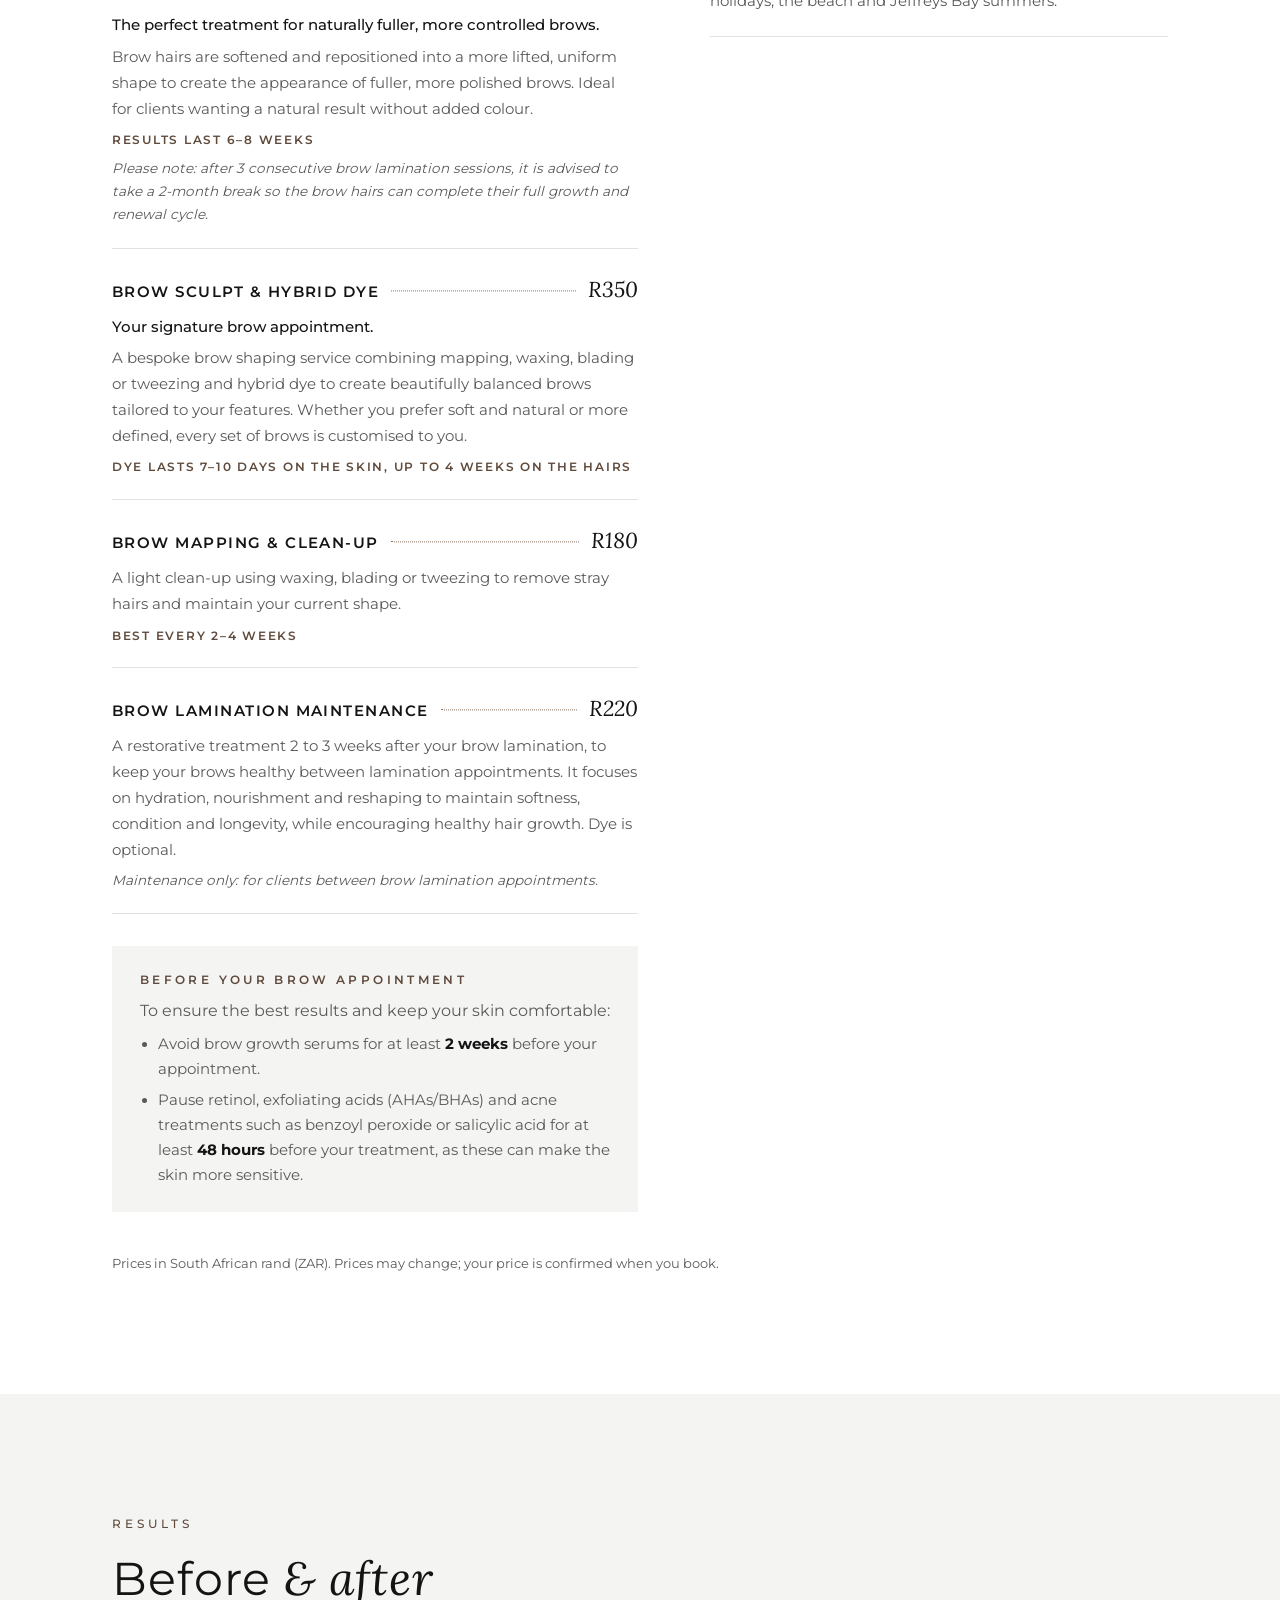
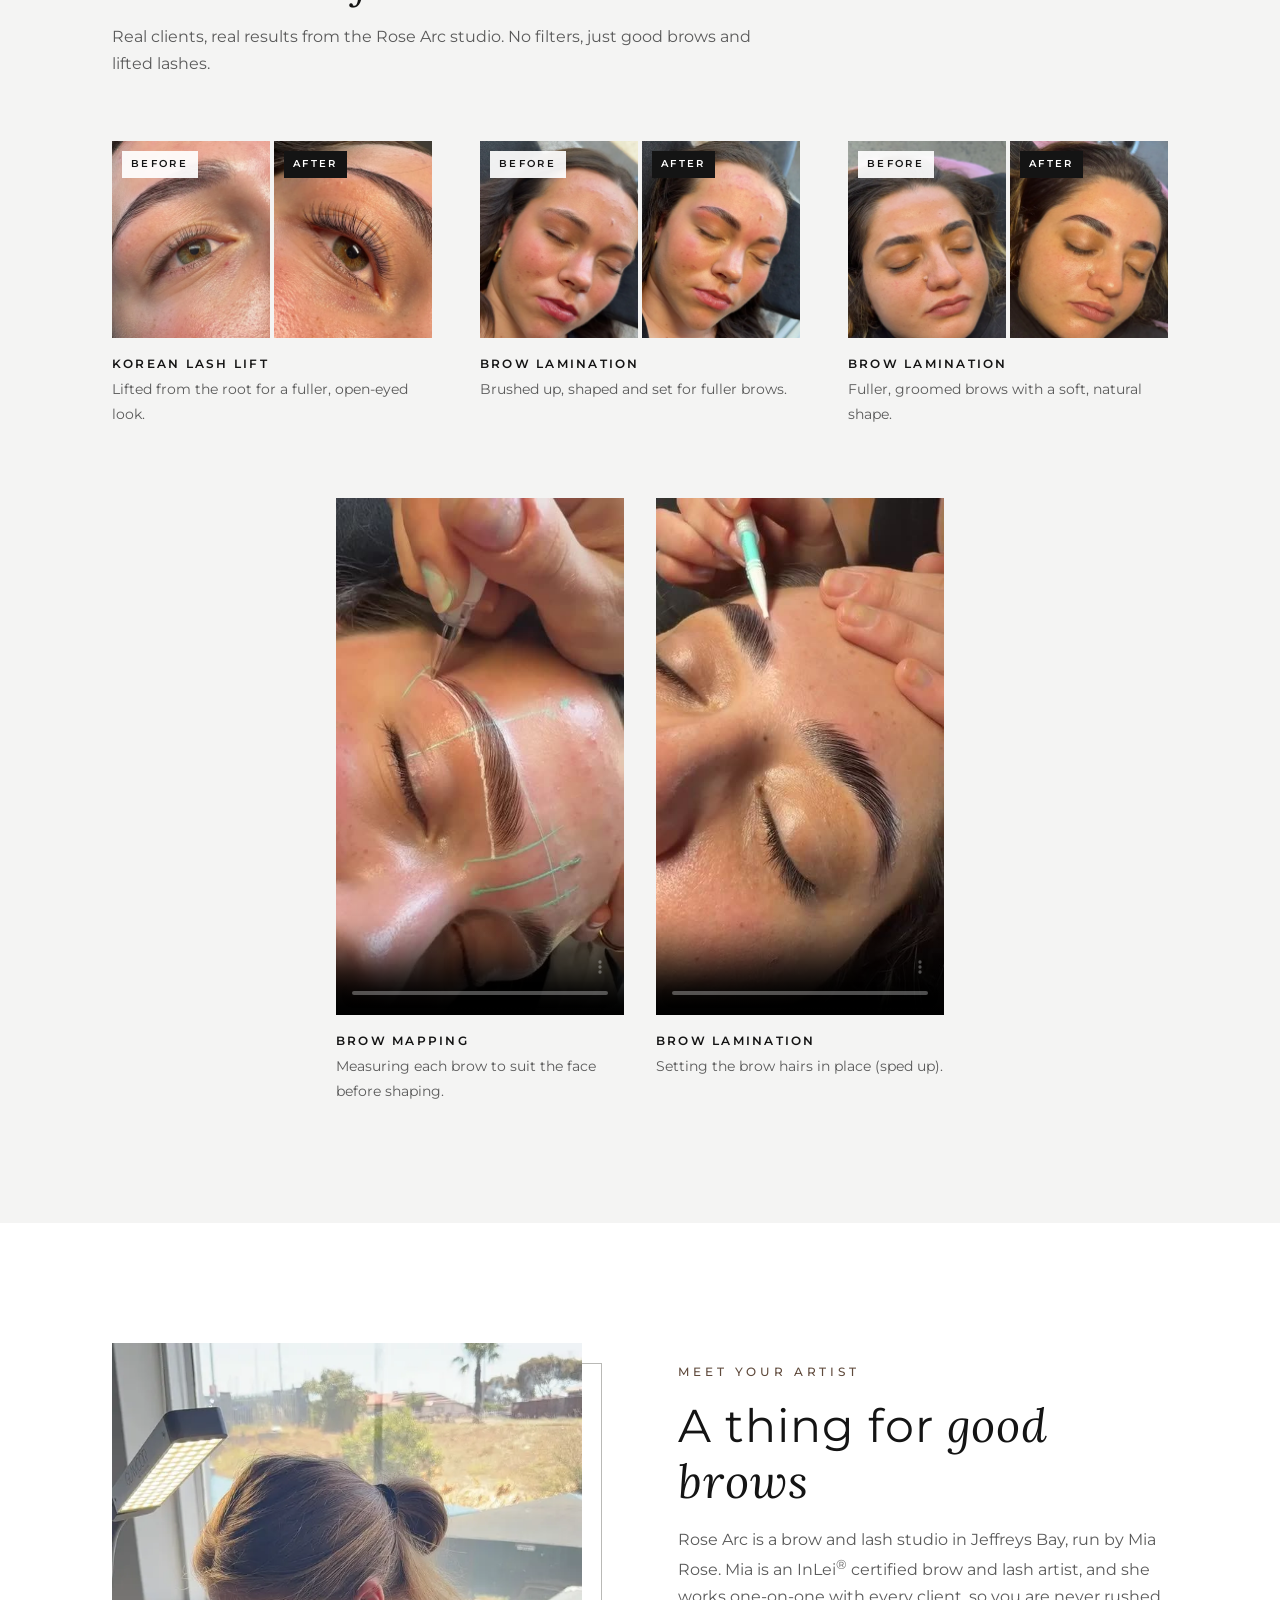
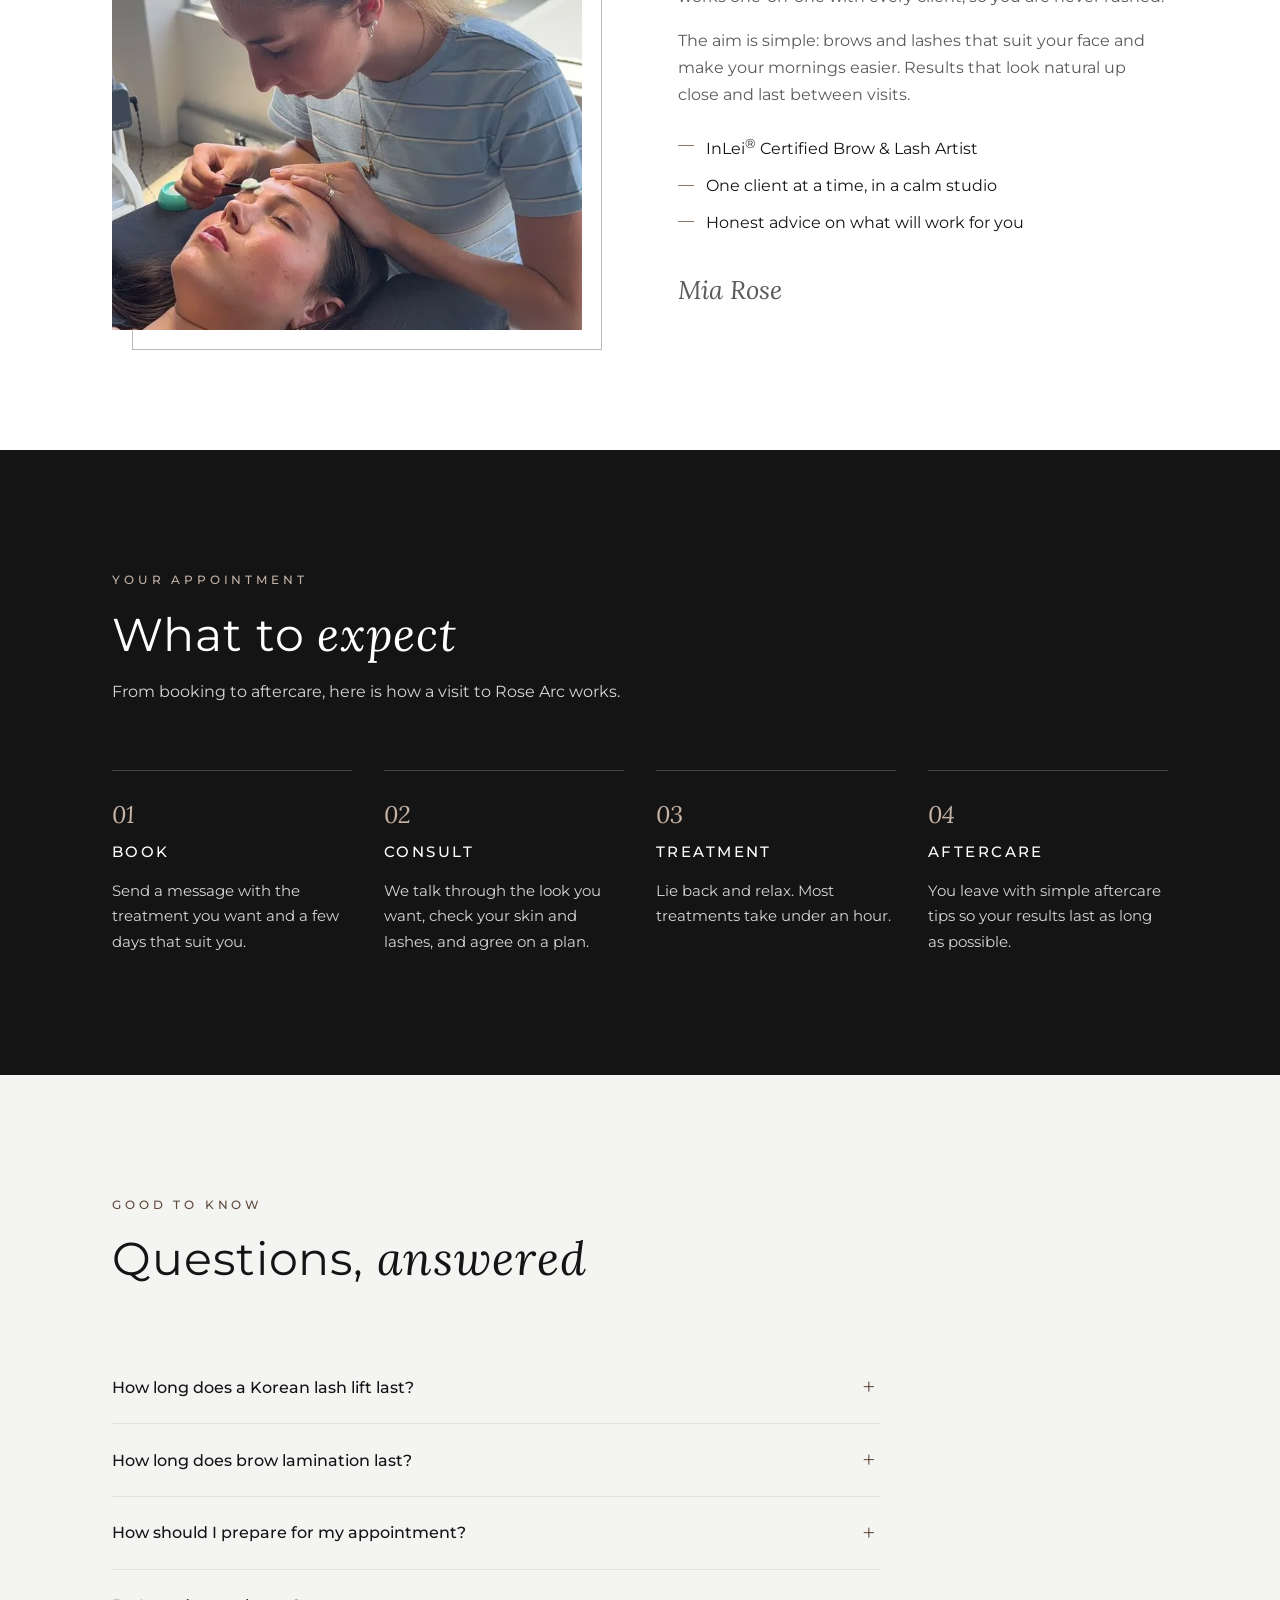
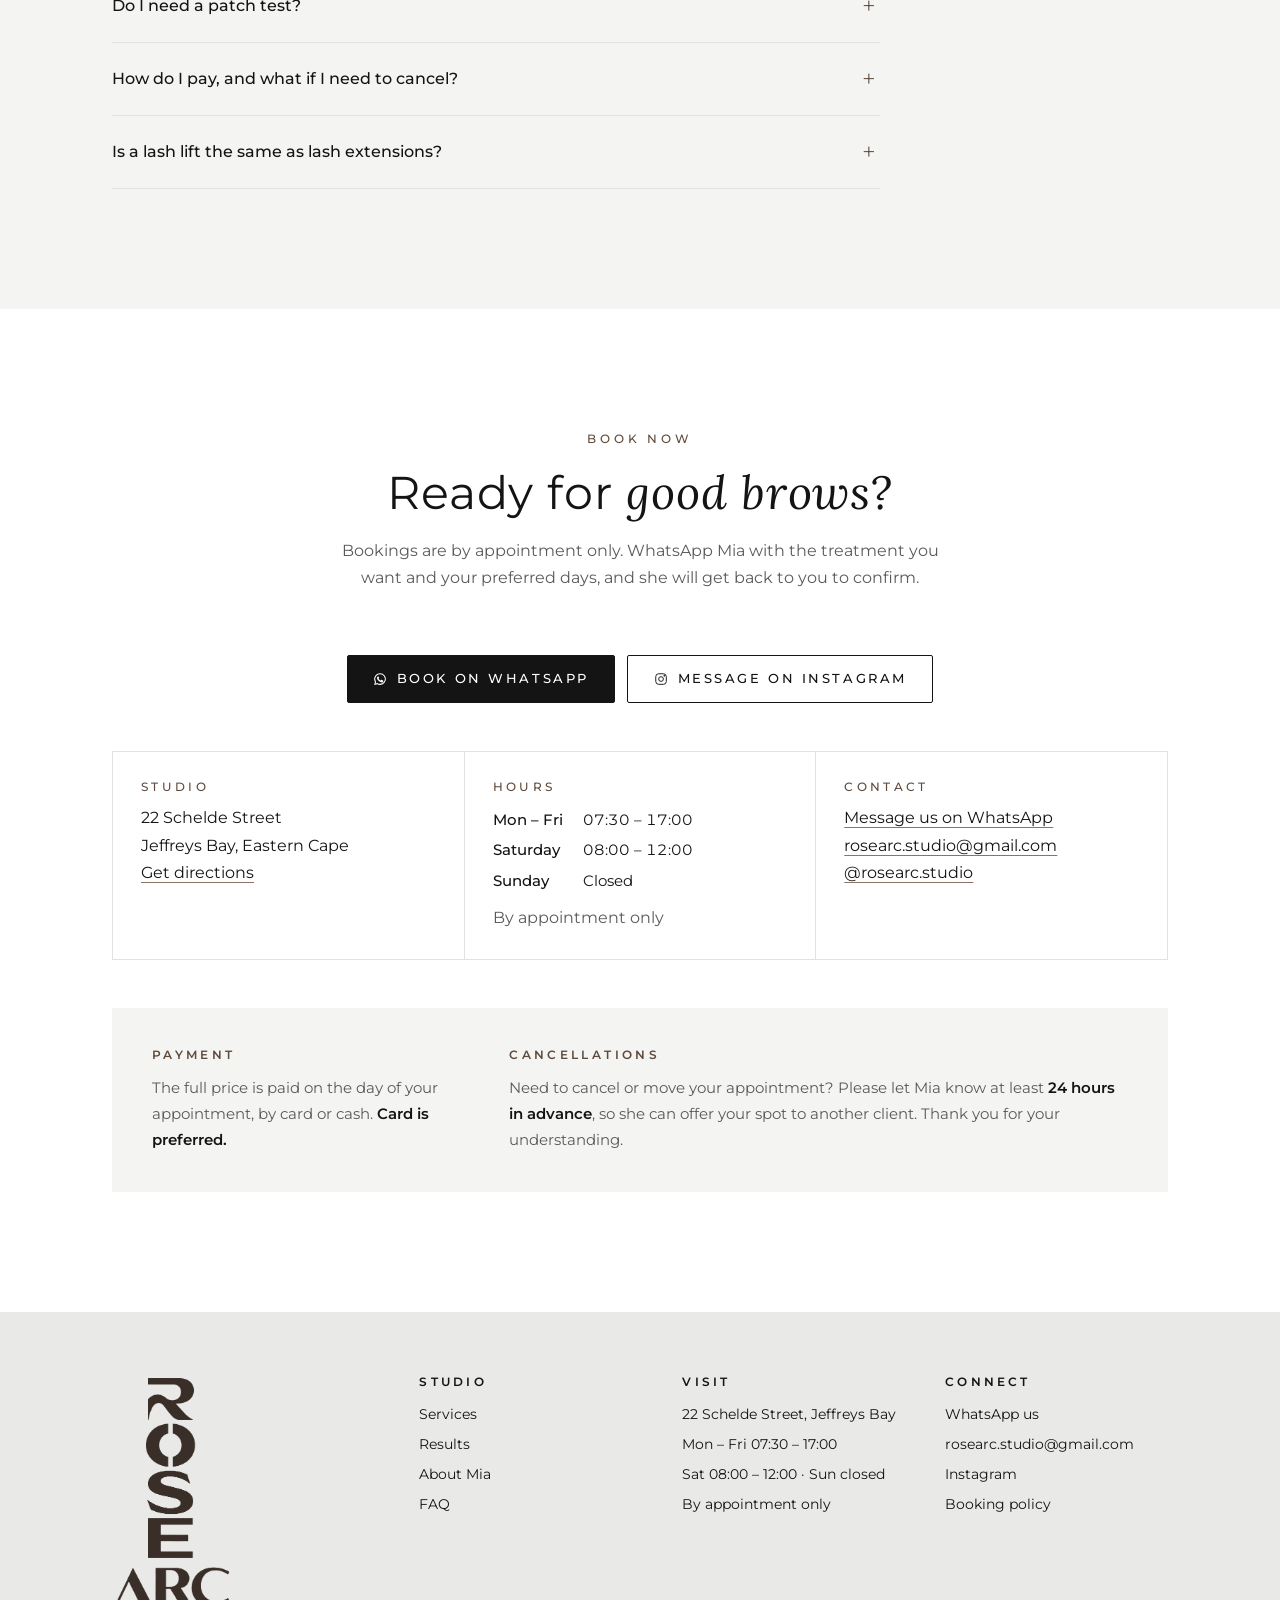
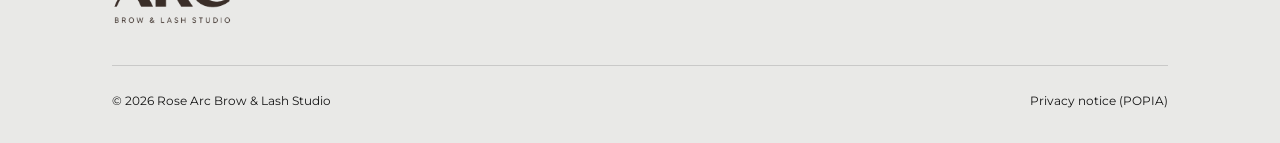
==== commit a1aa7236: "Update patch test FAQ: consultation message before appointment Co-Authored-By: Claude Opus 5.5 <nore" ====
--- a/public/index.html
+++ b/public/index.html
@@ -401,7 +401,7 @@
           </details>
           <details>
             <summary>Do I need a patch test?</summary>
-            <p>If it is your first tint or lift, or you have sensitive skin, Mia may ask you to come in for a quick patch test before your appointment. Let her know about any allergies when you book.</p>
+            <p>Before your appointment, Mia will send you a short consultation message to ask about allergies, skin sensitivities and anything else she should know. If anything needs a closer look, she will let you know before your treatment. Please mention any allergies when you book.</p>
           </details>
           <details>
             <summary>How do I pay, and what if I need to cancel?</summary>
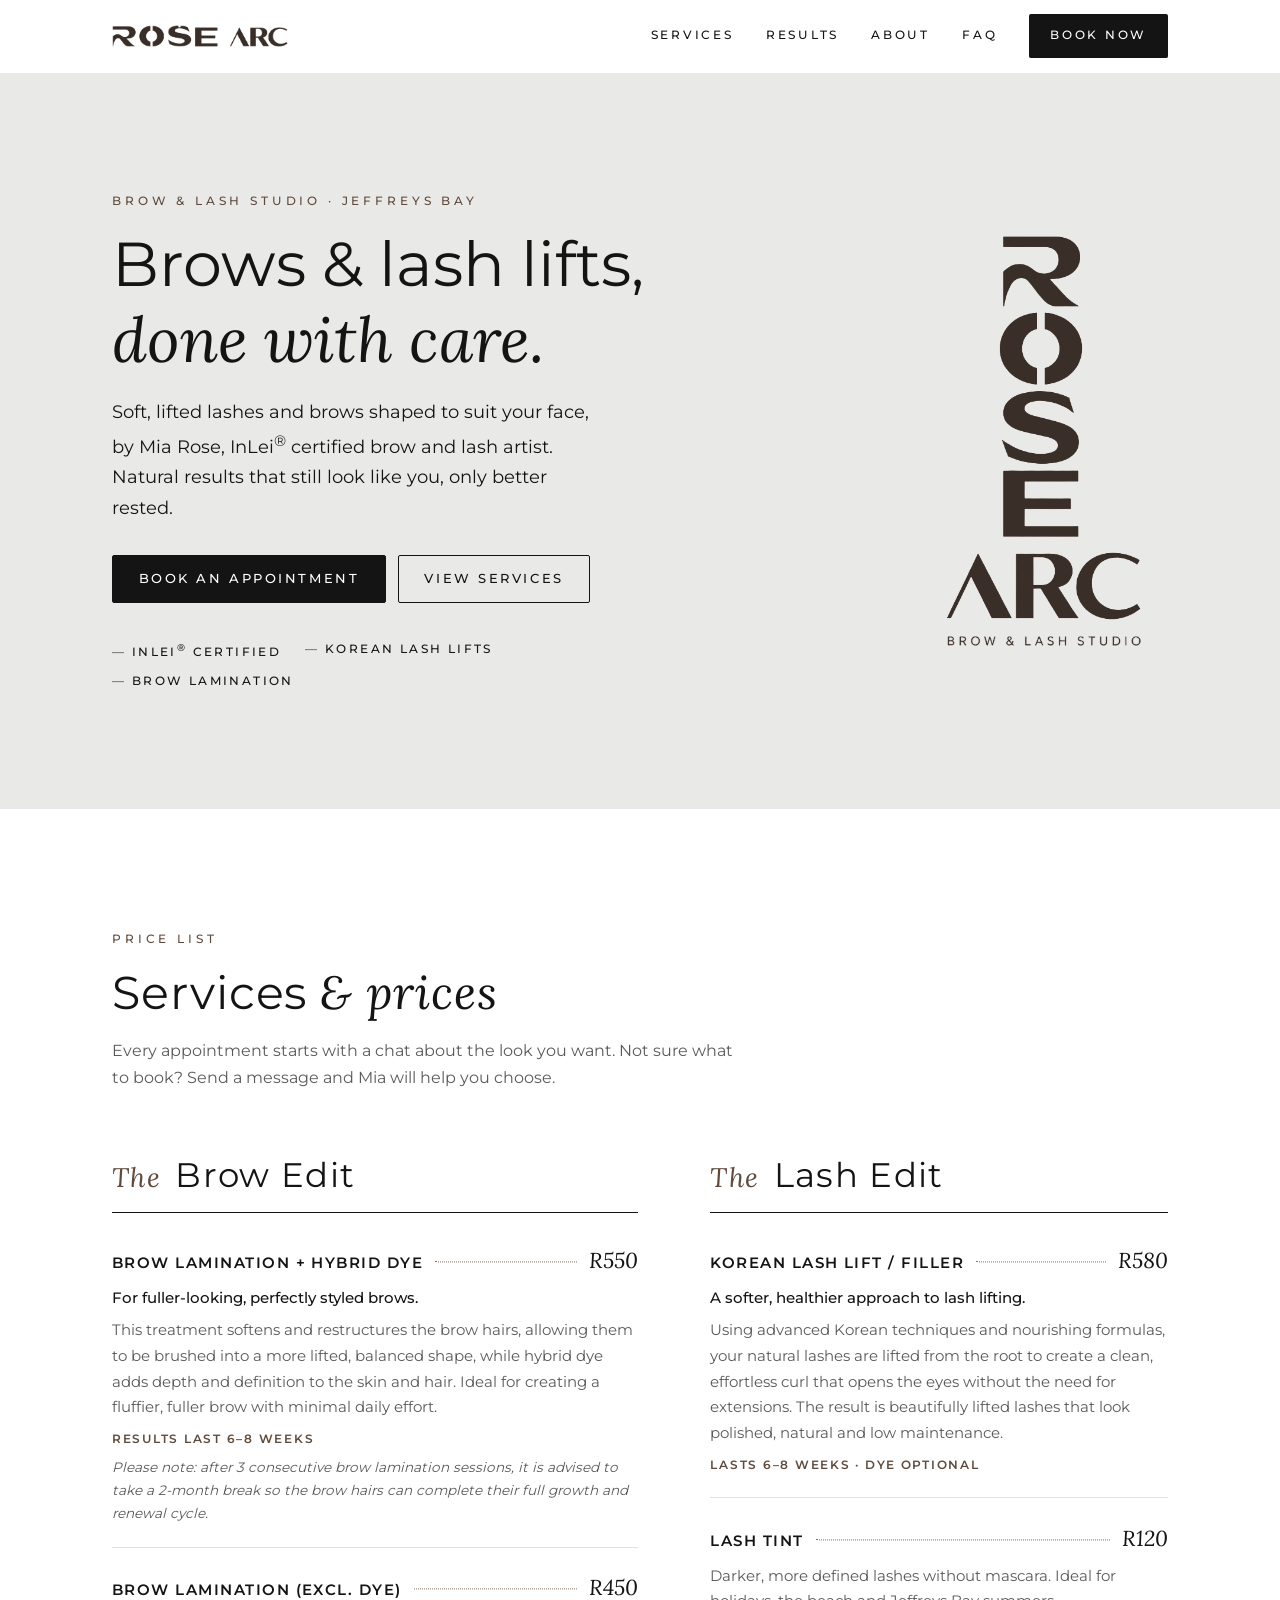
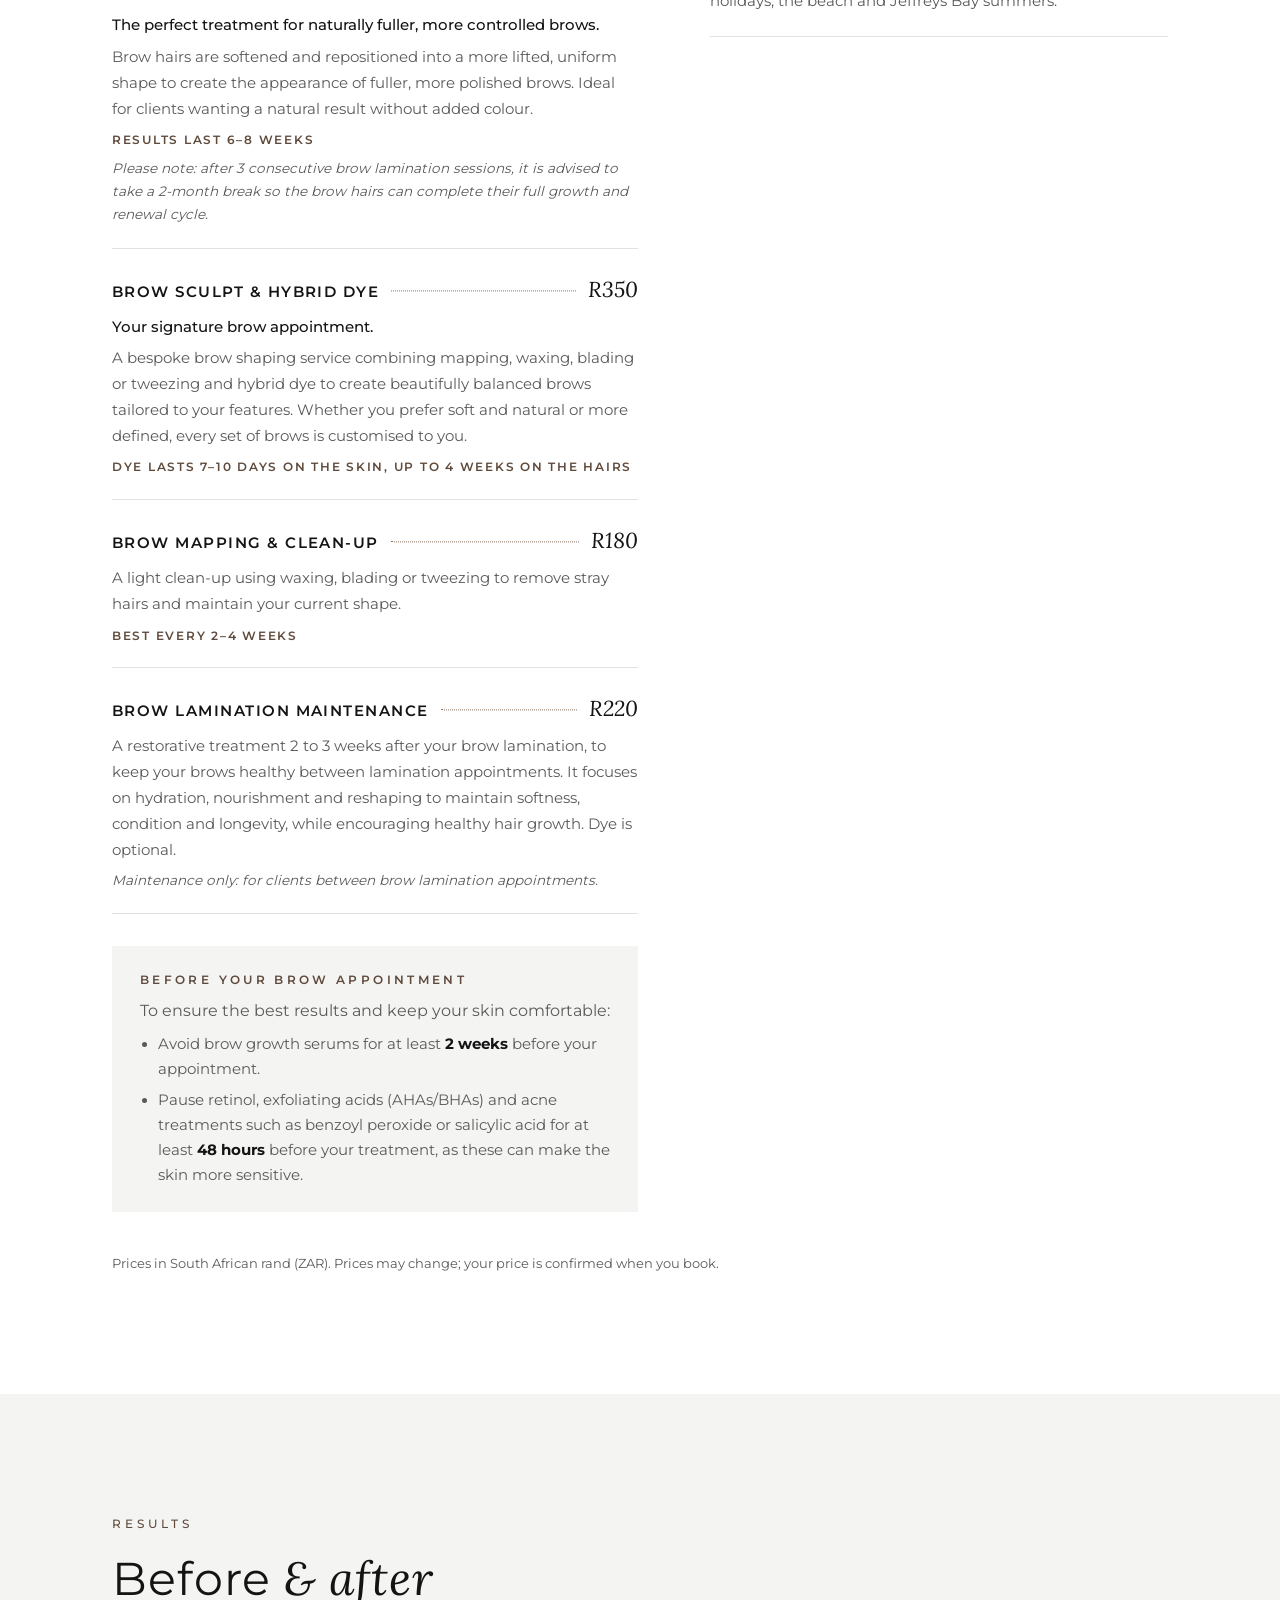
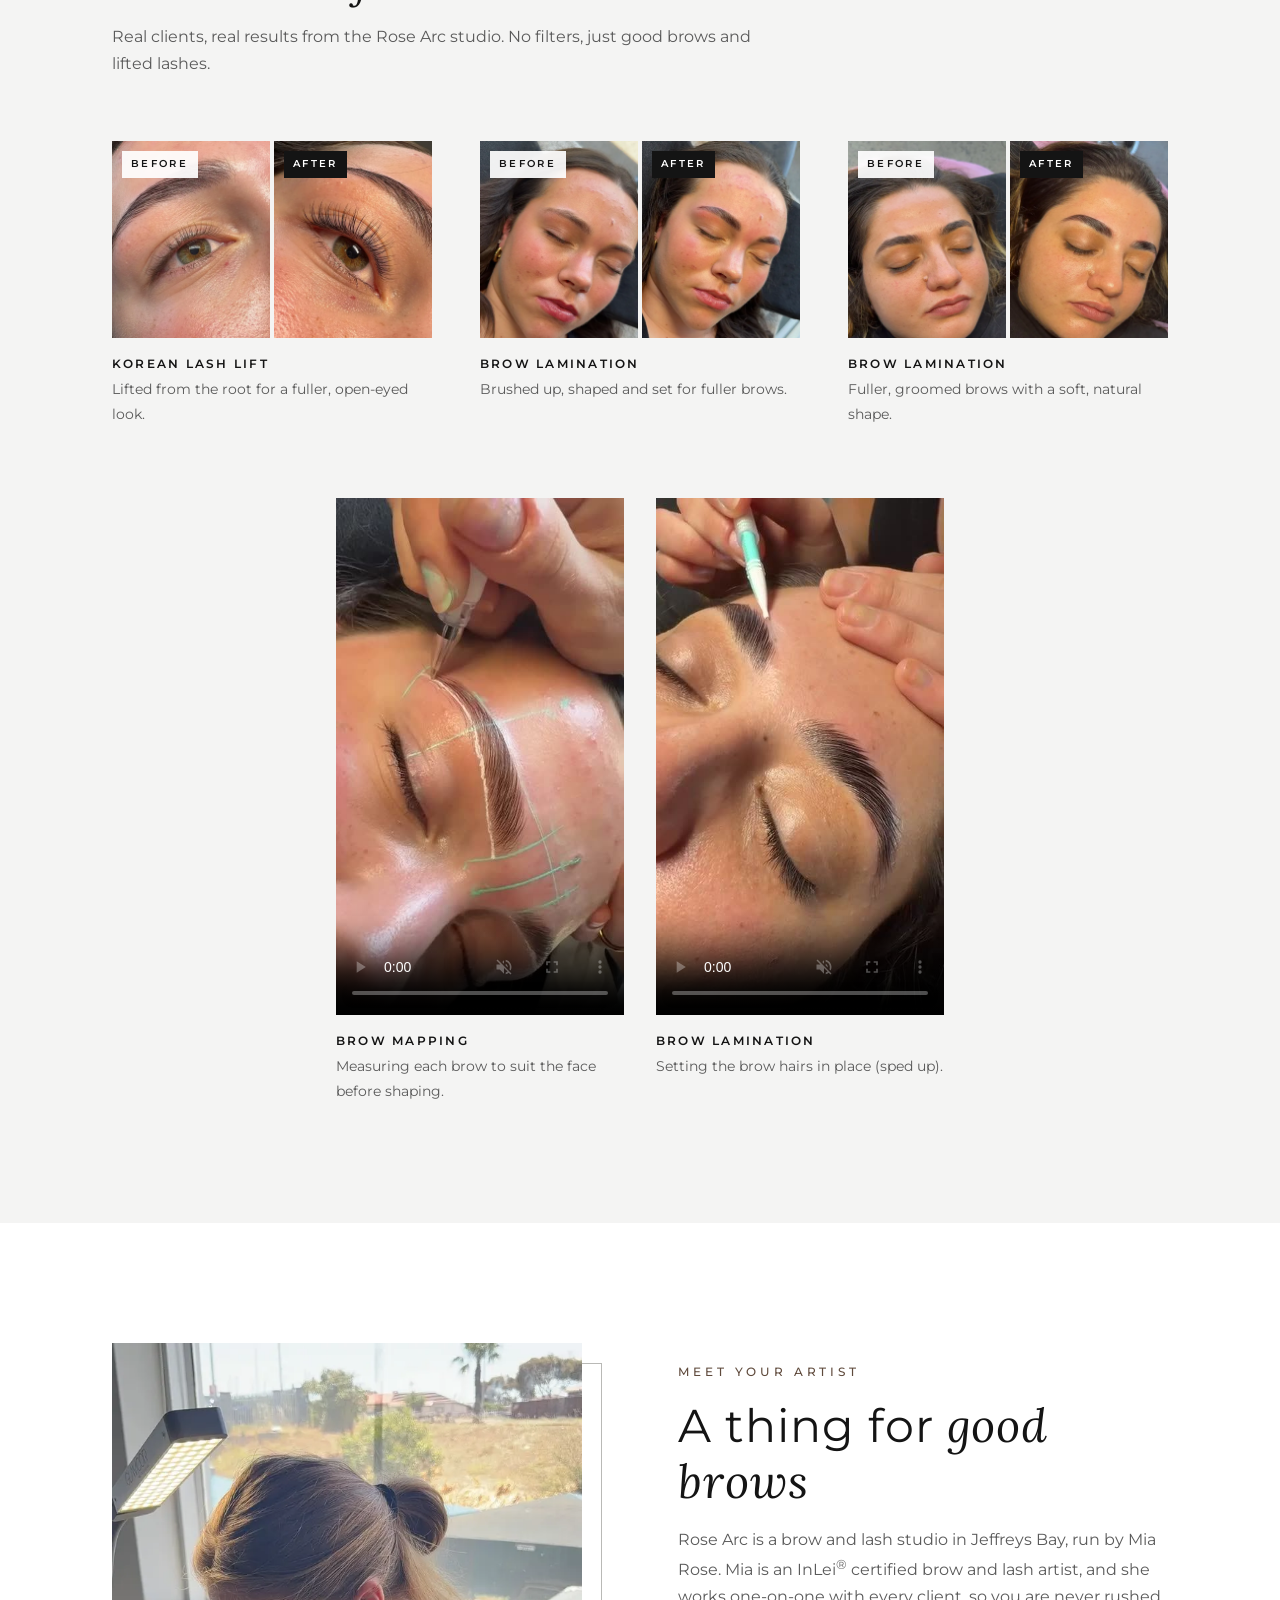
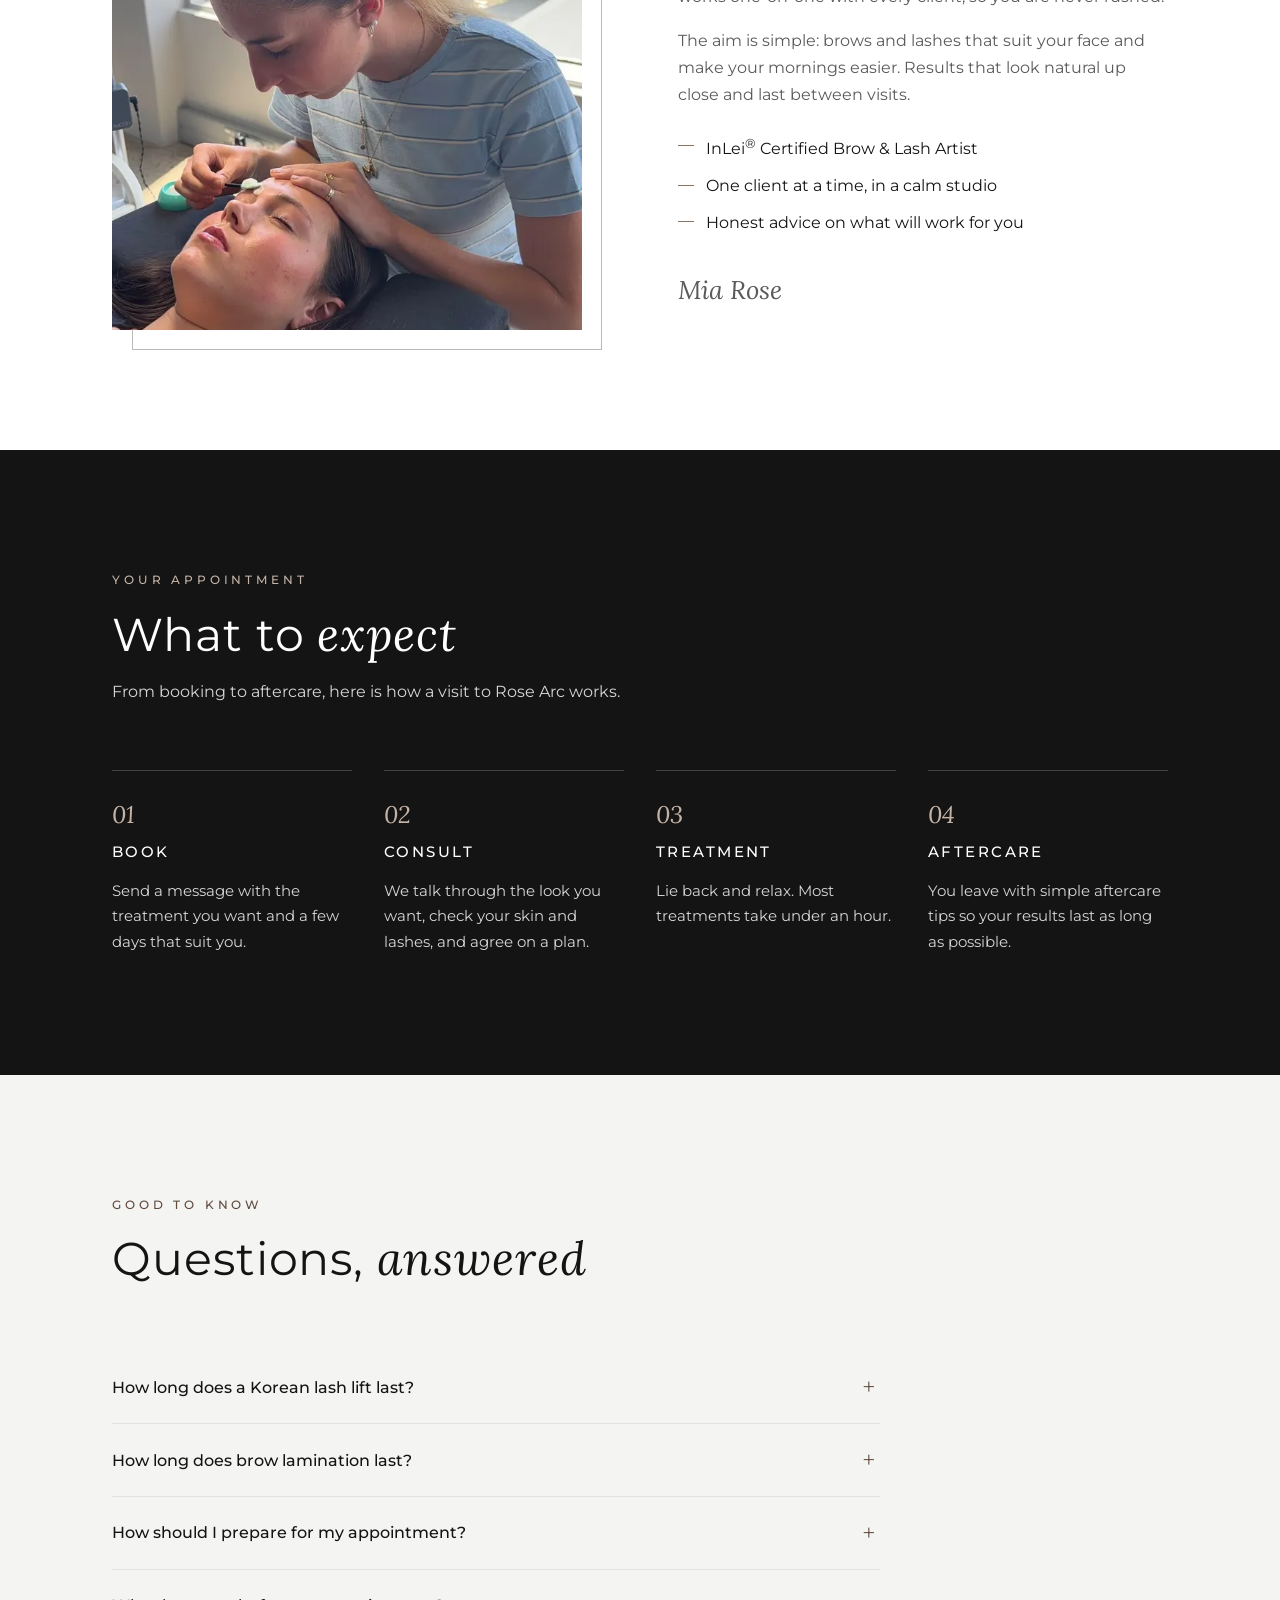
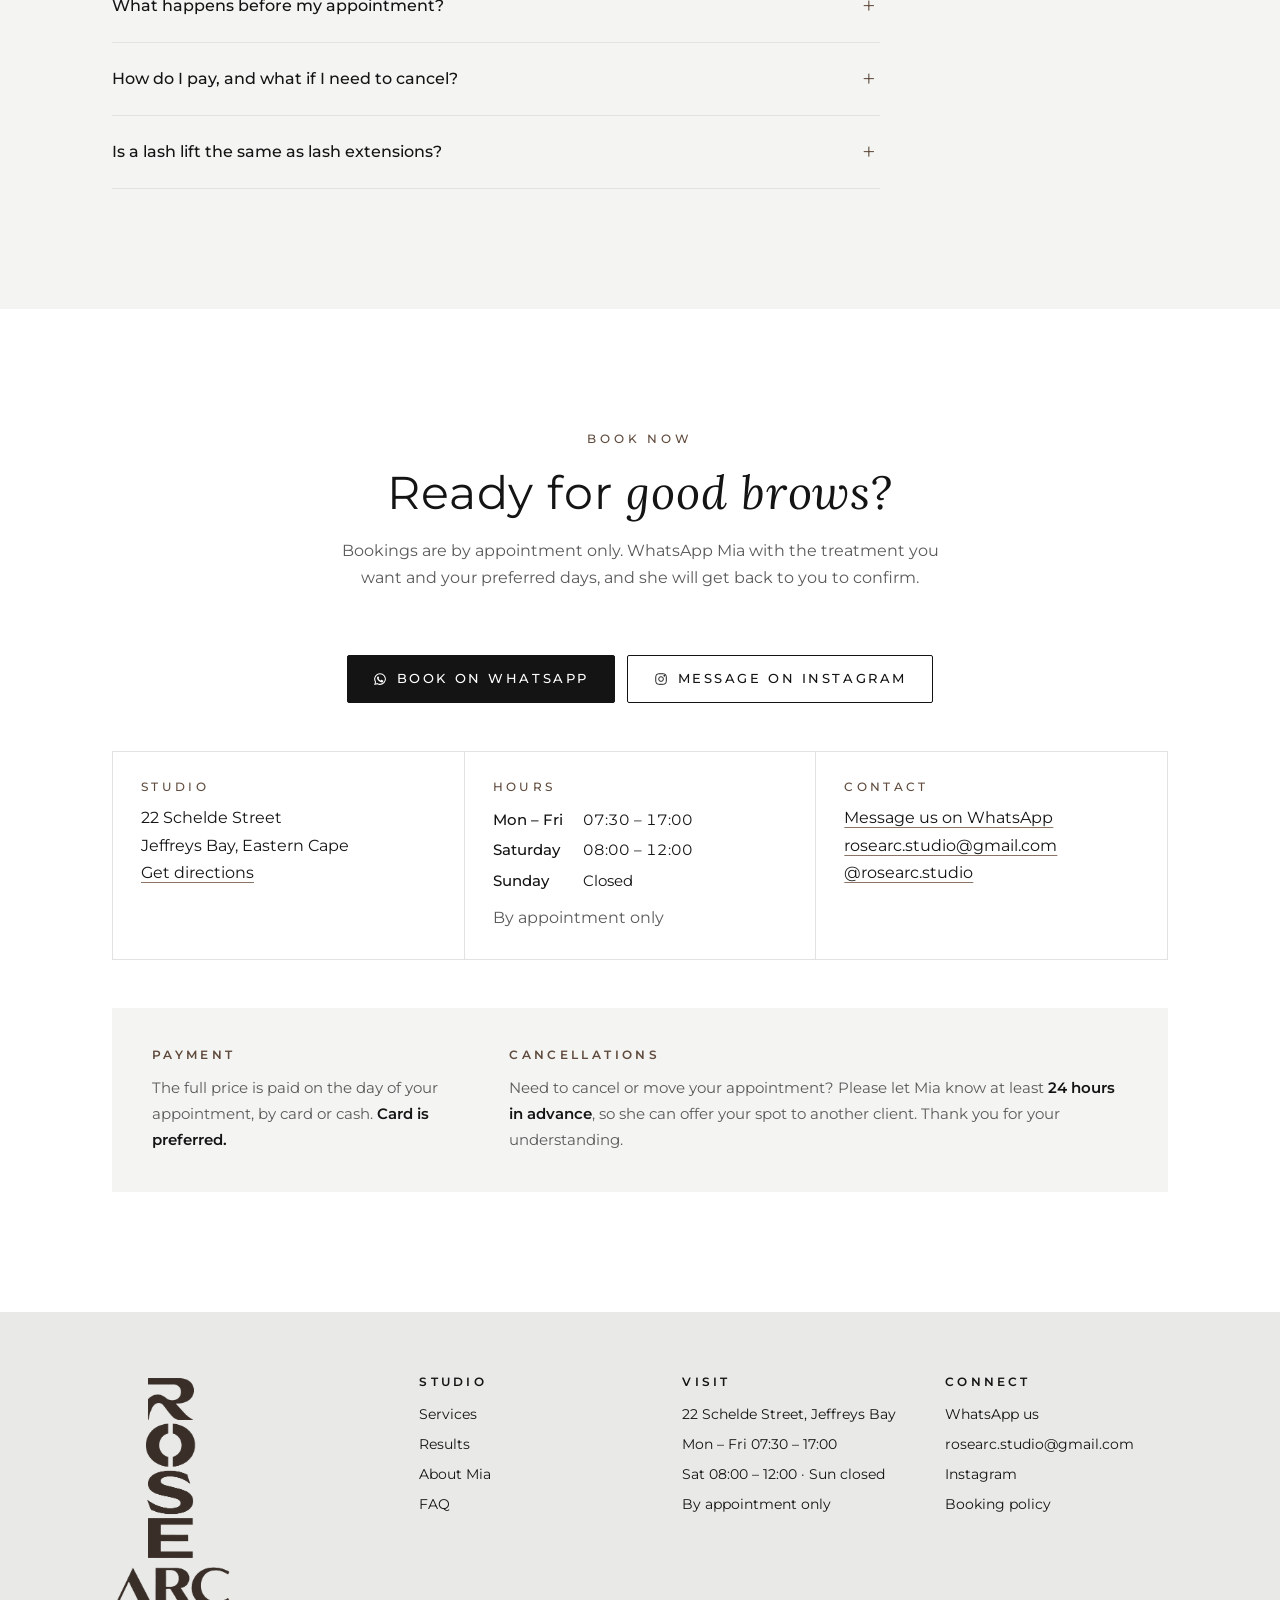
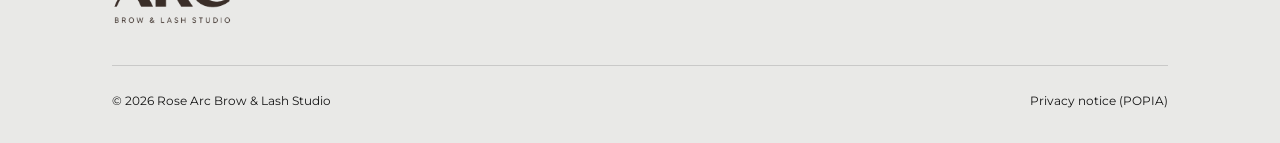
==== commit 31358aa3: "Rename patch test FAQ question (no patch tests offered yet) Co-Authored-By: Claude Opus 5.5 <noreply" ====
--- a/public/index.html
+++ b/public/index.html
@@ -400,7 +400,7 @@
             <p>Come with clean skin and no eye or brow makeup if you can. For brow treatments, avoid brow growth serums for at least 2 weeks before, and pause retinol, exfoliating acids (AHAs/BHAs) and acne treatments such as benzoyl peroxide or salicylic acid for at least 48 hours before, as these can make the skin more sensitive. If you wear contact lenses, bring your case so you can take them out for lash treatments.</p>
           </details>
           <details>
-            <summary>Do I need a patch test?</summary>
+            <summary>What happens before my appointment?</summary>
             <p>Before your appointment, Mia will send you a short consultation message to ask about allergies, skin sensitivities and anything else she should know. If anything needs a closer look, she will let you know before your treatment. Please mention any allergies when you book.</p>
           </details>
           <details>
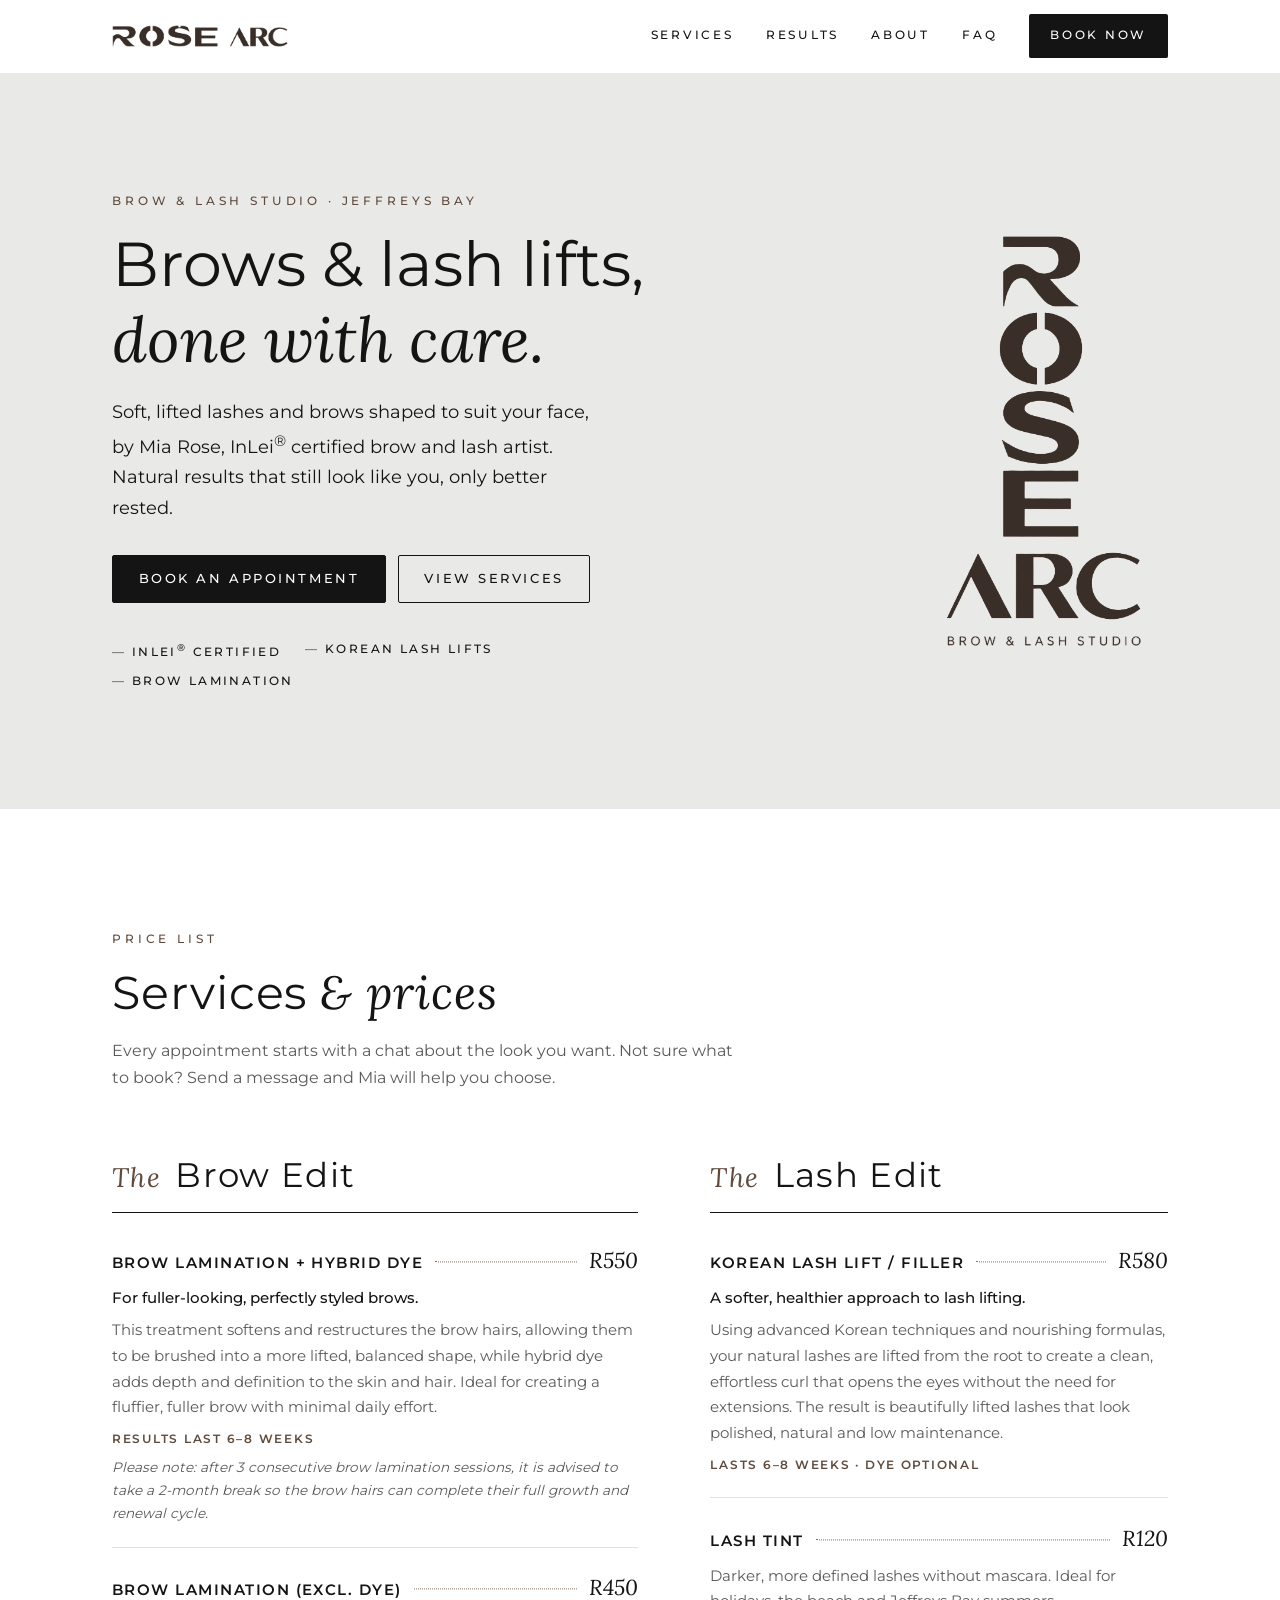
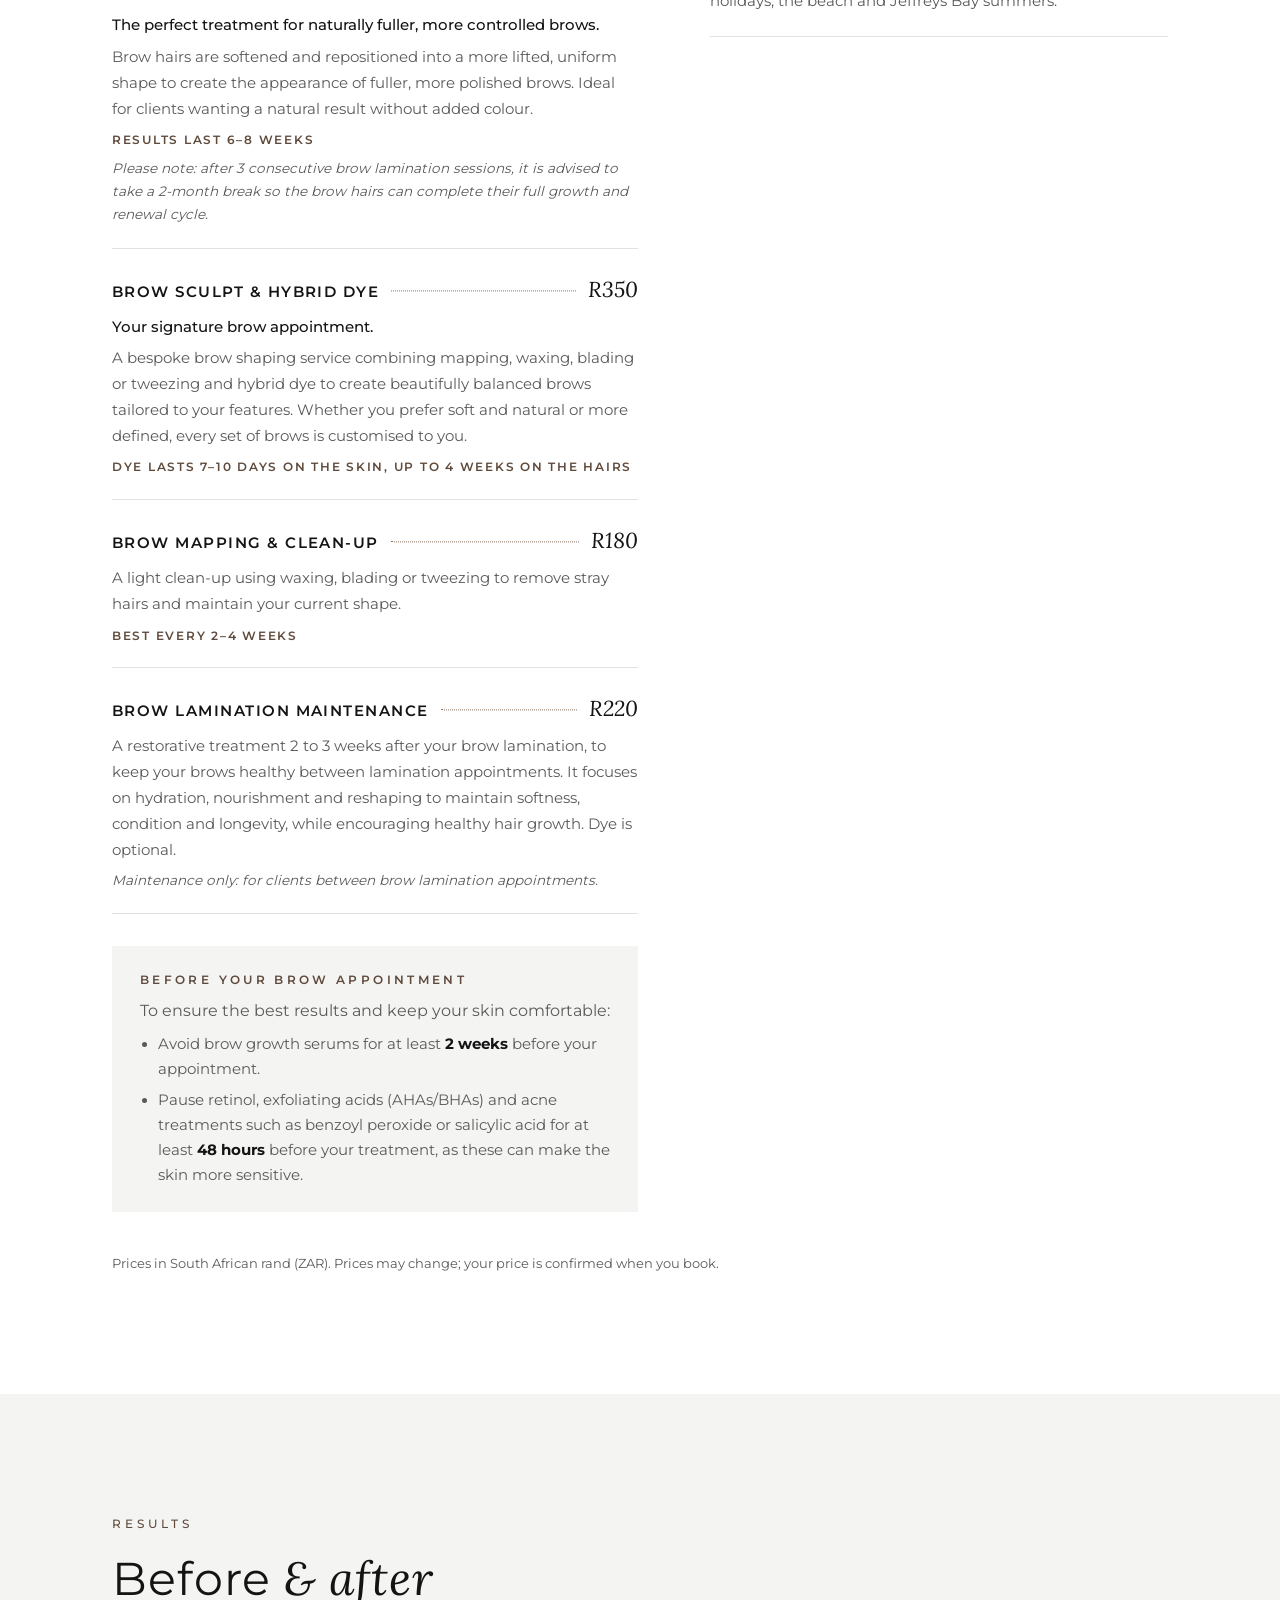
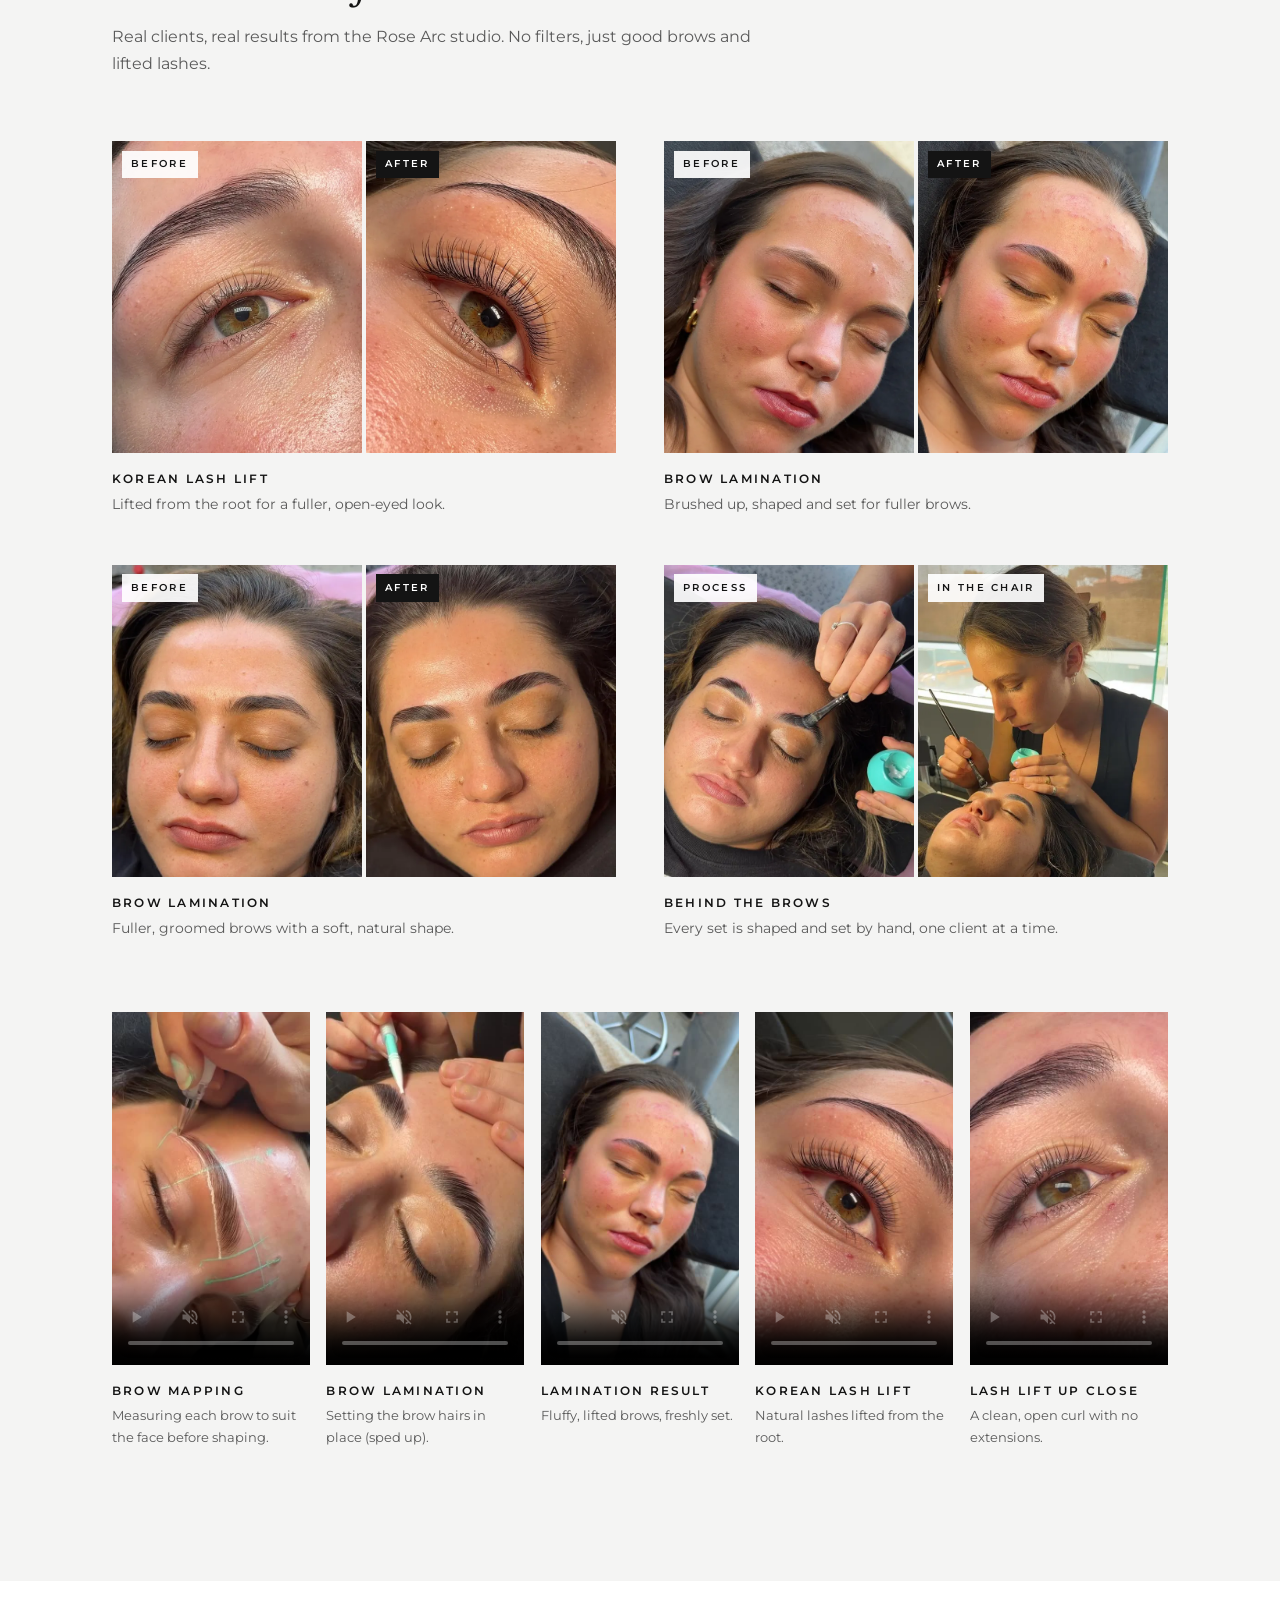
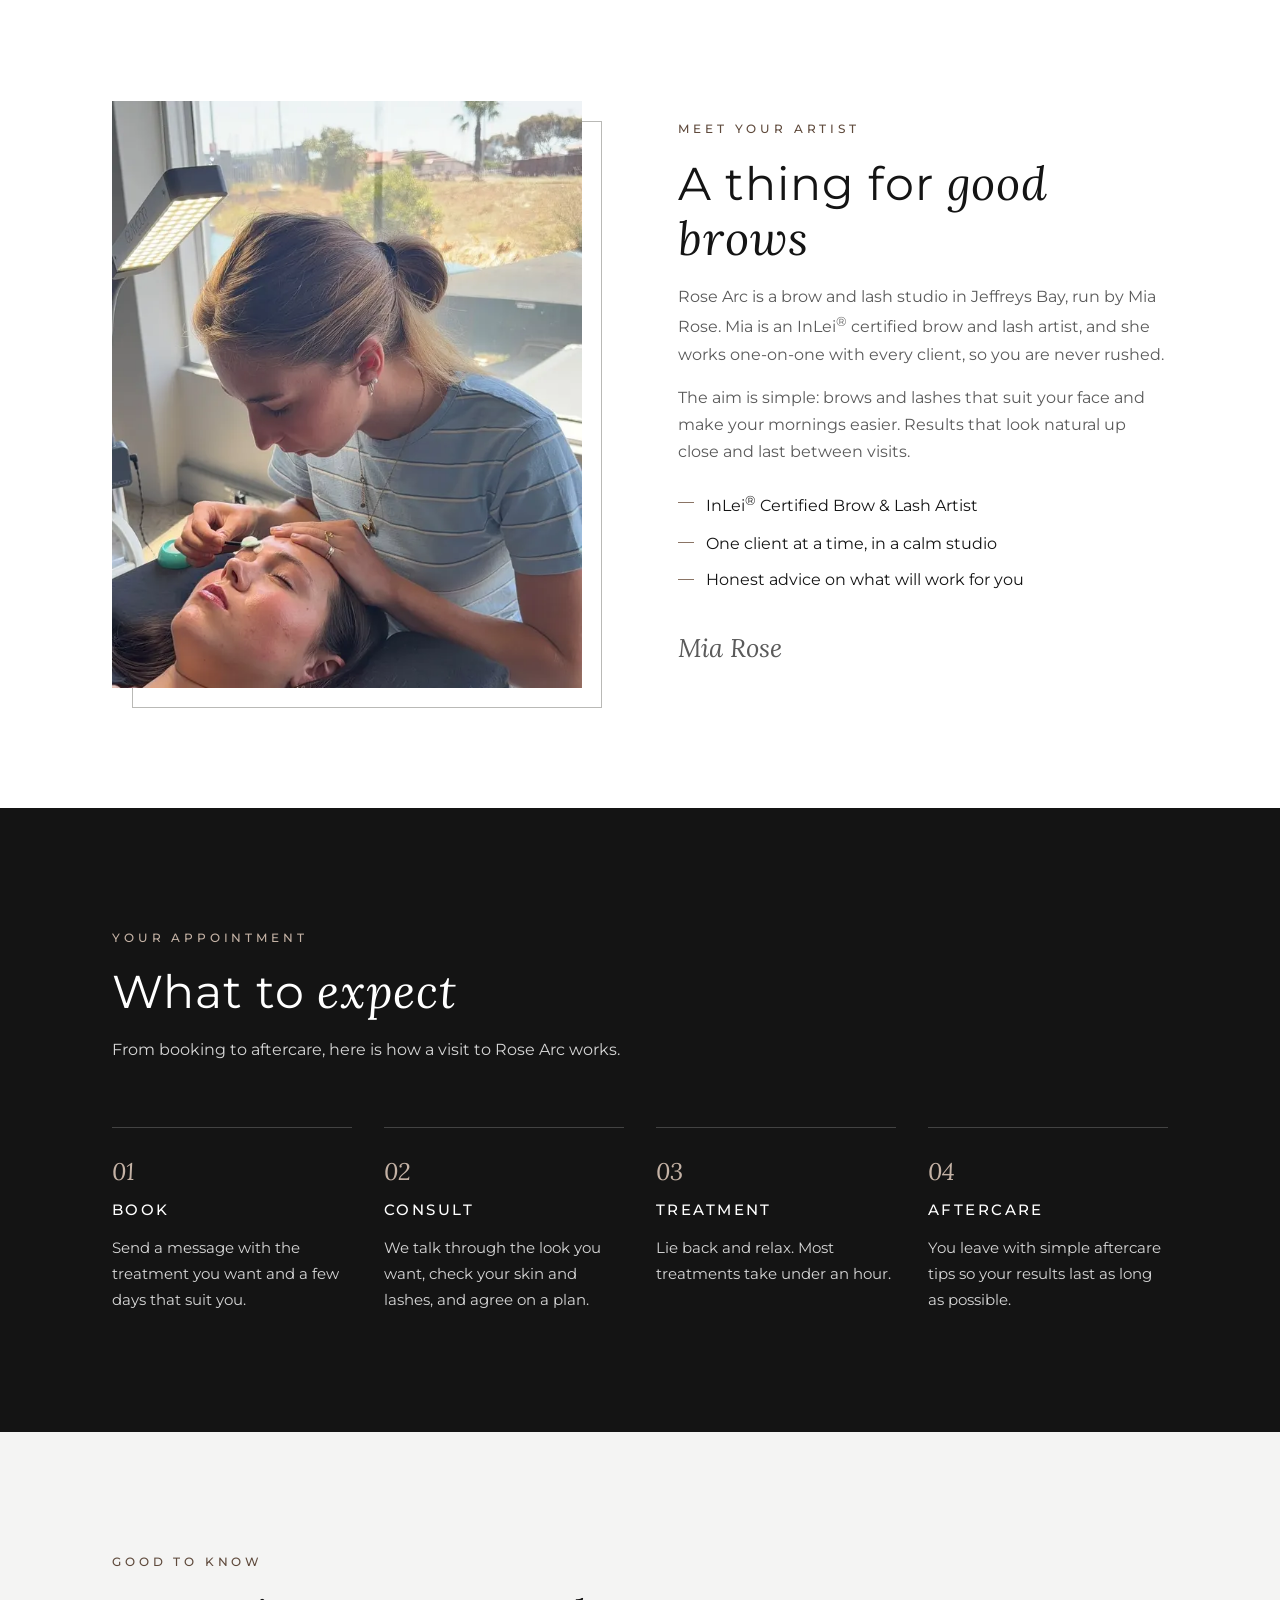
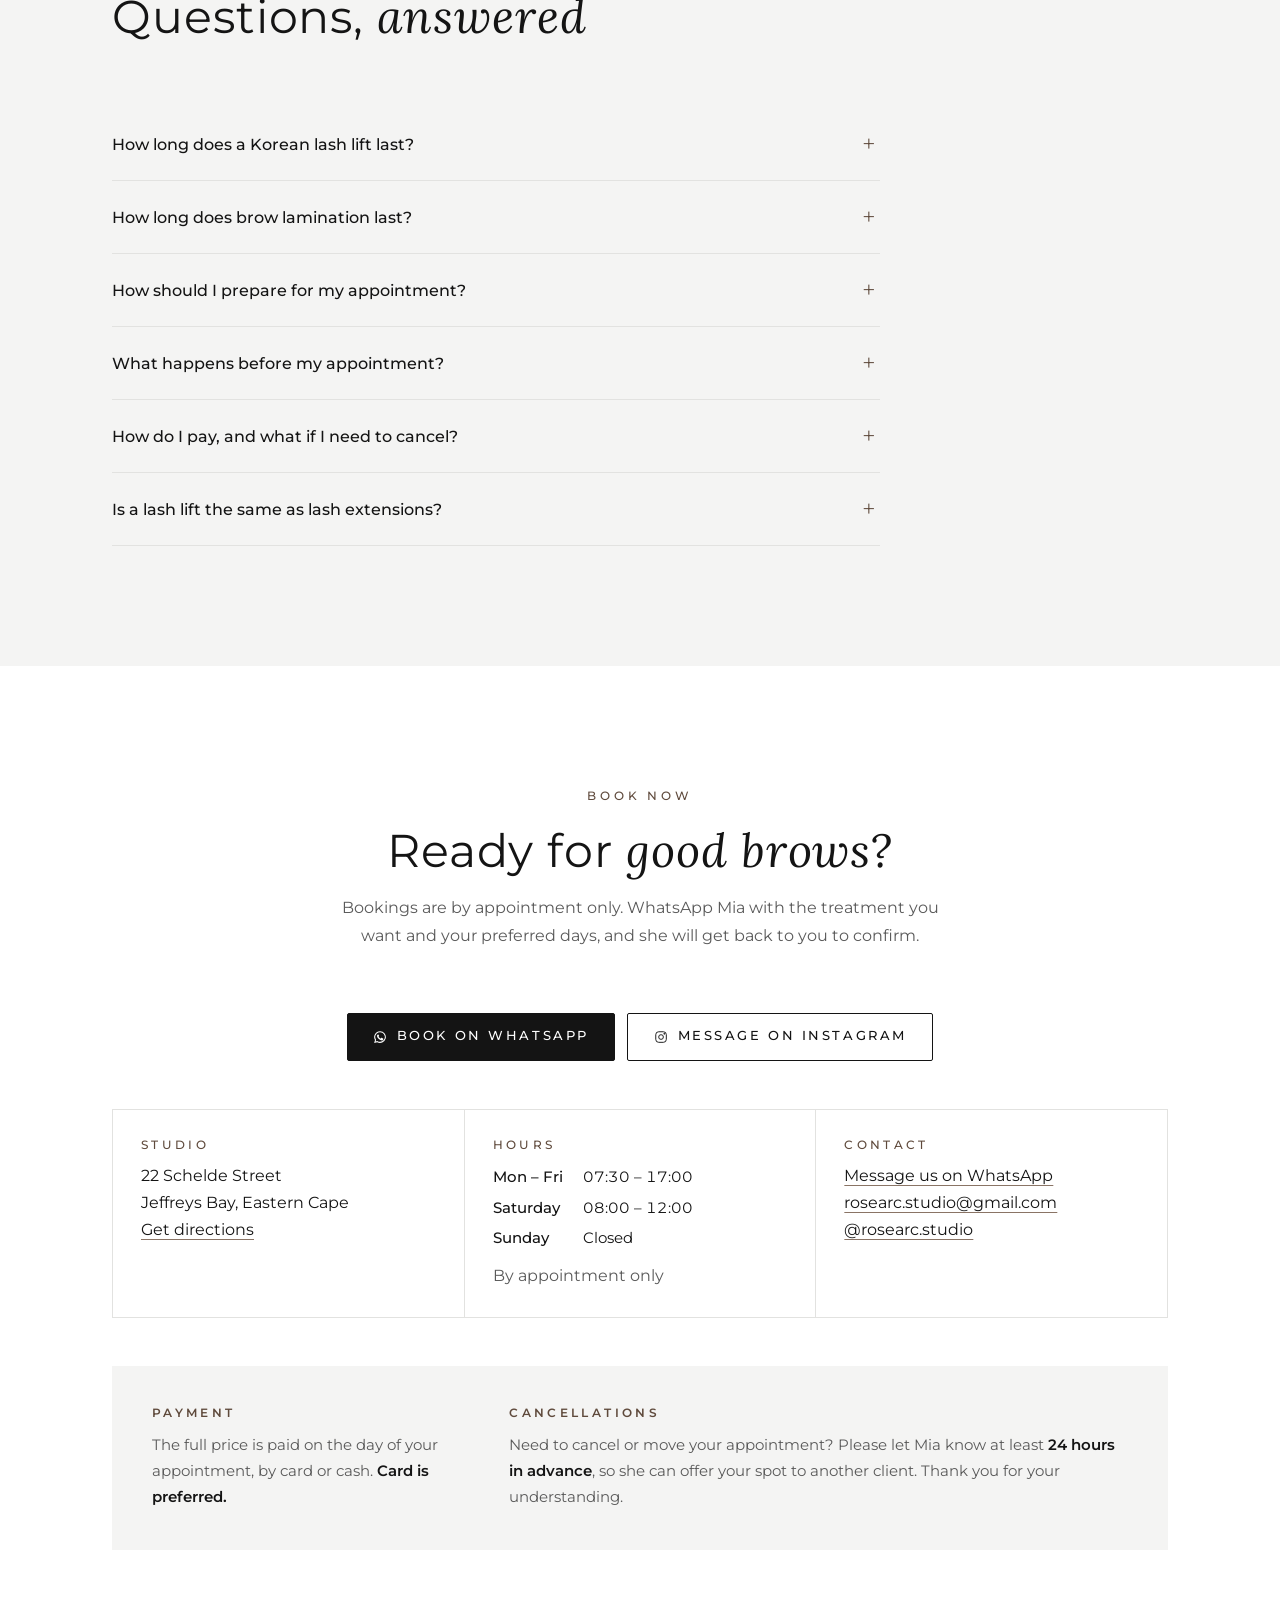
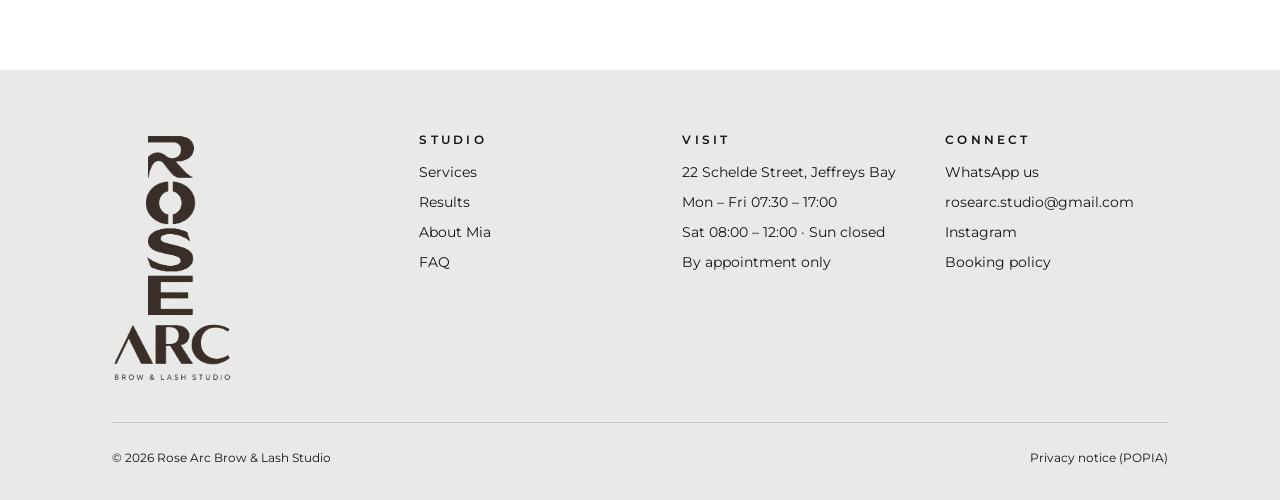
==== commit 9ad1741d: "Add new before/after, process photos and three result videos Co-Authored-By: Claude Opus 5.5 <norepl" ====
--- a/public/index.html
+++ b/public/index.html
@@ -20,7 +20,7 @@
   <link rel="icon" type="image/png" href="assets/img/favicon.png">
   <link rel="apple-touch-icon" href="assets/img/apple-touch-icon.png">
   <link rel="preload" href="assets/fonts/montserrat-var.woff" as="font" type="font/woff" crossorigin>
-  <link rel="stylesheet" href="css/styles.css?v=20261124">
+  <link rel="stylesheet" href="css/styles.css?v=20261124b">
 
   <script type="application/ld+json">
 {
@@ -309,15 +309,28 @@
           <figure class="result">
             <div class="result__pair">
               <div class="result__shot">
-                <picture><source srcset="assets/img/results/brows-2-before.webp" type="image/webp"><img src="assets/img/results/brows-2-before.jpg" alt="Brow lamination: before" width="640" height="800" loading="lazy" decoding="async"></picture>
+                <picture><source srcset="assets/img/results/brows-3-before.webp" type="image/webp"><img src="assets/img/results/brows-3-before.jpg" alt="Brow lamination: before" width="640" height="800" loading="lazy" decoding="async"></picture>
                 <span class="result__tag">Before</span>
               </div>
               <div class="result__shot">
-                <picture><source srcset="assets/img/results/brows-2-after.webp" type="image/webp"><img src="assets/img/results/brows-2-after.jpg" alt="Brow lamination: after" width="640" height="800" loading="lazy" decoding="async"></picture>
+                <picture><source srcset="assets/img/results/brows-3-after.webp" type="image/webp"><img src="assets/img/results/brows-3-after.jpg" alt="Brow lamination: after" width="640" height="800" loading="lazy" decoding="async"></picture>
                 <span class="result__tag result__tag--after">After</span>
               </div>
             </div>
             <figcaption><strong>Brow lamination</strong> Fuller, groomed brows with a soft, natural shape.</figcaption>
+          </figure>
+          <figure class="result">
+            <div class="result__pair">
+              <div class="result__shot">
+                <picture><source srcset="assets/img/process-brow-lamination.webp" type="image/webp"><img src="assets/img/process-brow-lamination.jpg" alt="Brow lamination solution being brushed through a client's brows" width="640" height="800" loading="lazy" decoding="async"></picture>
+                <span class="result__tag">Process</span>
+              </div>
+              <div class="result__shot">
+                <picture><source srcset="assets/img/mia-rose-at-work-2.webp" type="image/webp"><img src="assets/img/mia-rose-at-work-2.jpg" alt="Mia Rose working on a client's brows in the studio" width="640" height="800" loading="lazy" decoding="async"></picture>
+                <span class="result__tag">In the chair</span>
+              </div>
+            </div>
+            <figcaption><strong>Behind the brows</strong> Every set is shaped and set by hand, one client at a time.</figcaption>
           </figure>
         </div>
 
@@ -333,6 +346,24 @@
               <source src="assets/video/brow-lamination.mp4" type="video/mp4">
             </video>
             <figcaption><strong>Brow lamination</strong> Setting the brow hairs in place (sped up).</figcaption>
+          </figure>
+          <figure class="reel">
+            <video muted loop playsinline preload="none" poster="assets/video/brow-lamination-result-poster.jpg" width="432" height="768" aria-label="Video: brow lamination result">
+              <source src="assets/video/brow-lamination-result.mp4" type="video/mp4">
+            </video>
+            <figcaption><strong>Lamination result</strong> Fluffy, lifted brows, freshly set.</figcaption>
+          </figure>
+          <figure class="reel">
+            <video muted loop playsinline preload="none" poster="assets/video/lash-lift-result-poster.jpg" width="432" height="768" aria-label="Video: Korean lash lift result close-up">
+              <source src="assets/video/lash-lift-result.mp4" type="video/mp4">
+            </video>
+            <figcaption><strong>Korean lash lift</strong> Natural lashes lifted from the root.</figcaption>
+          </figure>
+          <figure class="reel">
+            <video muted loop playsinline preload="none" poster="assets/video/lash-lift-result-2-poster.jpg" width="432" height="768" aria-label="Video: Korean lash lift result, another angle">
+              <source src="assets/video/lash-lift-result-2.mp4" type="video/mp4">
+            </video>
+            <figcaption><strong>Lash lift up close</strong> A clean, open curl with no extensions.</figcaption>
           </figure>
         </div>
       </div>
--- a/public/css/styles.css
+++ b/public/css/styles.css
@@ -295,13 +295,18 @@
 .result__tag--after { background: var(--espresso); color: var(--white); }
 .result figcaption, .reel figcaption { padding-top: .9rem; font-size: .9rem; color: var(--espresso-soft); }
 .result figcaption strong, .reel figcaption strong { display: block; color: var(--espresso); font-size: .78rem; font-weight: 600; letter-spacing: .18em; text-transform: uppercase; margin-bottom: .2rem; }
-@media (min-width: 64rem) { .results { grid-template-columns: repeat(3, 1fr); } }
-
-.reels { display: grid; grid-template-columns: 1fr 1fr; gap: clamp(1rem, 3vw, 2rem); margin-top: clamp(3rem, 7vw, 4.5rem); max-width: 40rem; }
-.reel { margin: 0; }
-.reel video { display: block; width: 100%; height: auto; aspect-ratio: 432 / 776; object-fit: cover; background: var(--espresso); }
-@media (max-width: 30rem) { .reels { grid-template-columns: 1fr 1fr; gap: .75rem; } .reel figcaption { font-size: .8rem; } }
-@media (min-width: 64rem) { .reels { max-width: none; grid-template-columns: repeat(2, minmax(0, 18rem)); justify-content: center; } }
+@media (min-width: 52rem) { .results { grid-template-columns: repeat(2, 1fr); } }
+
+.reels {
+  display: grid; grid-auto-flow: column; grid-auto-columns: minmax(10.5rem, 42%);
+  gap: 1rem; margin-top: clamp(3rem, 7vw, 4.5rem);
+  overflow-x: auto; scroll-snap-type: x mandatory; padding-bottom: .75rem;
+  -webkit-overflow-scrolling: touch;
+}
+.reel { margin: 0; scroll-snap-align: start; min-width: 0; }
+.reel video { display: block; width: 100%; height: auto; aspect-ratio: 432 / 768; object-fit: cover; background: var(--espresso); }
+.reel figcaption { font-size: .82rem; }
+@media (min-width: 64rem) { .reels { grid-auto-flow: row; grid-template-columns: repeat(5, minmax(0, 1fr)); overflow: visible; } }
 
 .split__media picture img { aspect-ratio: 4 / 5; object-fit: cover; }
 
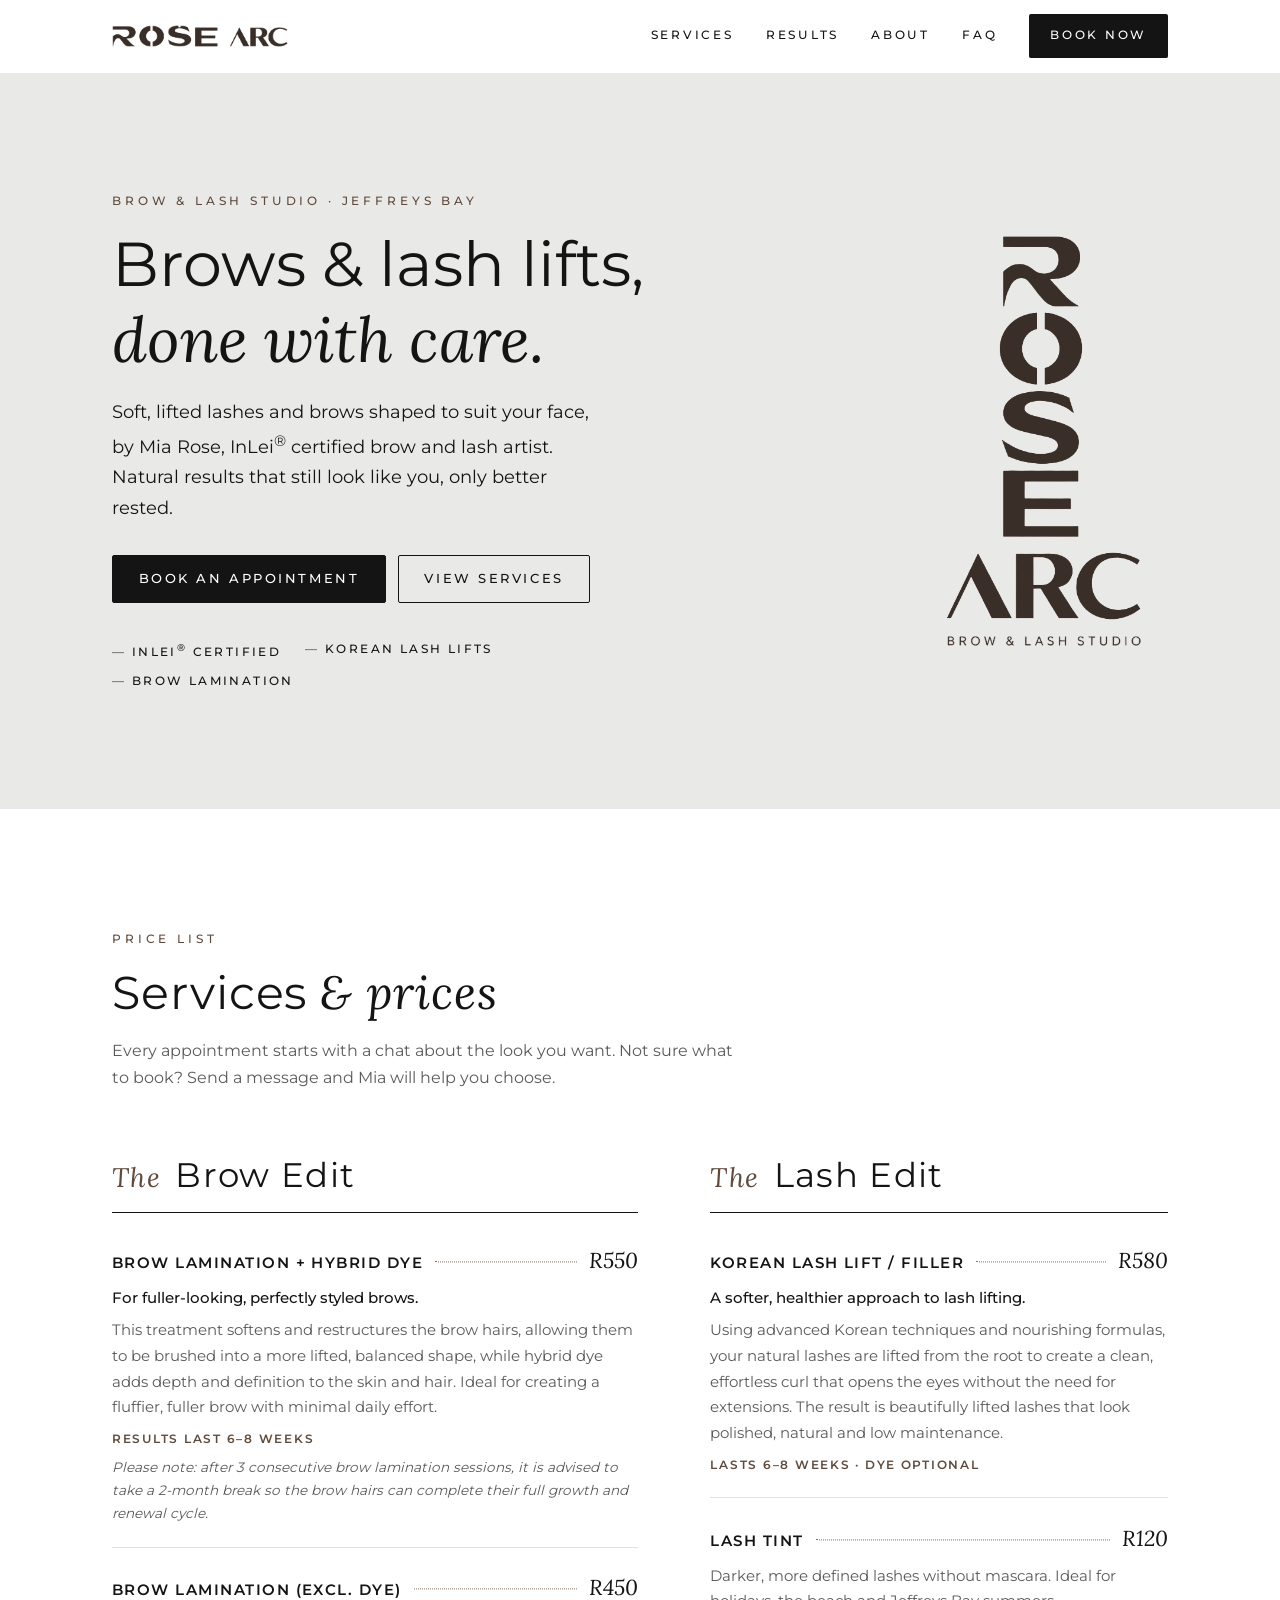
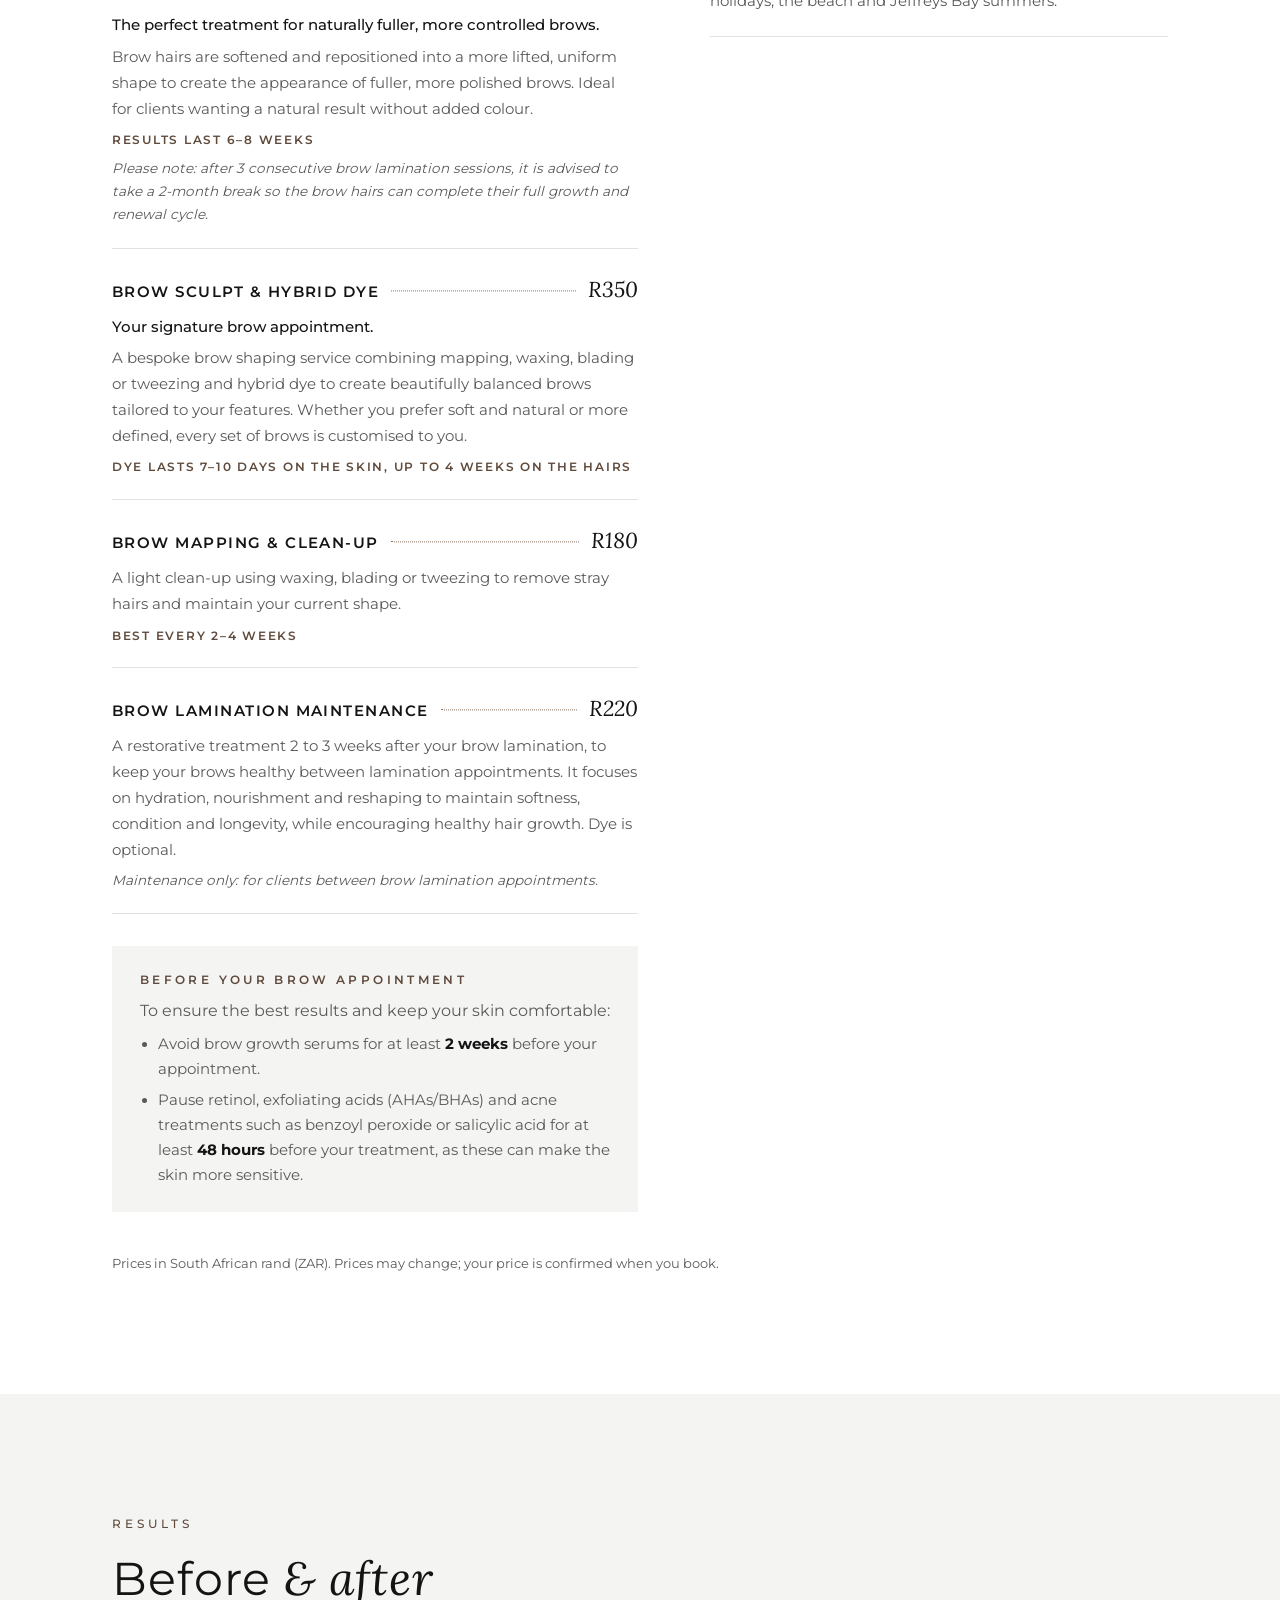
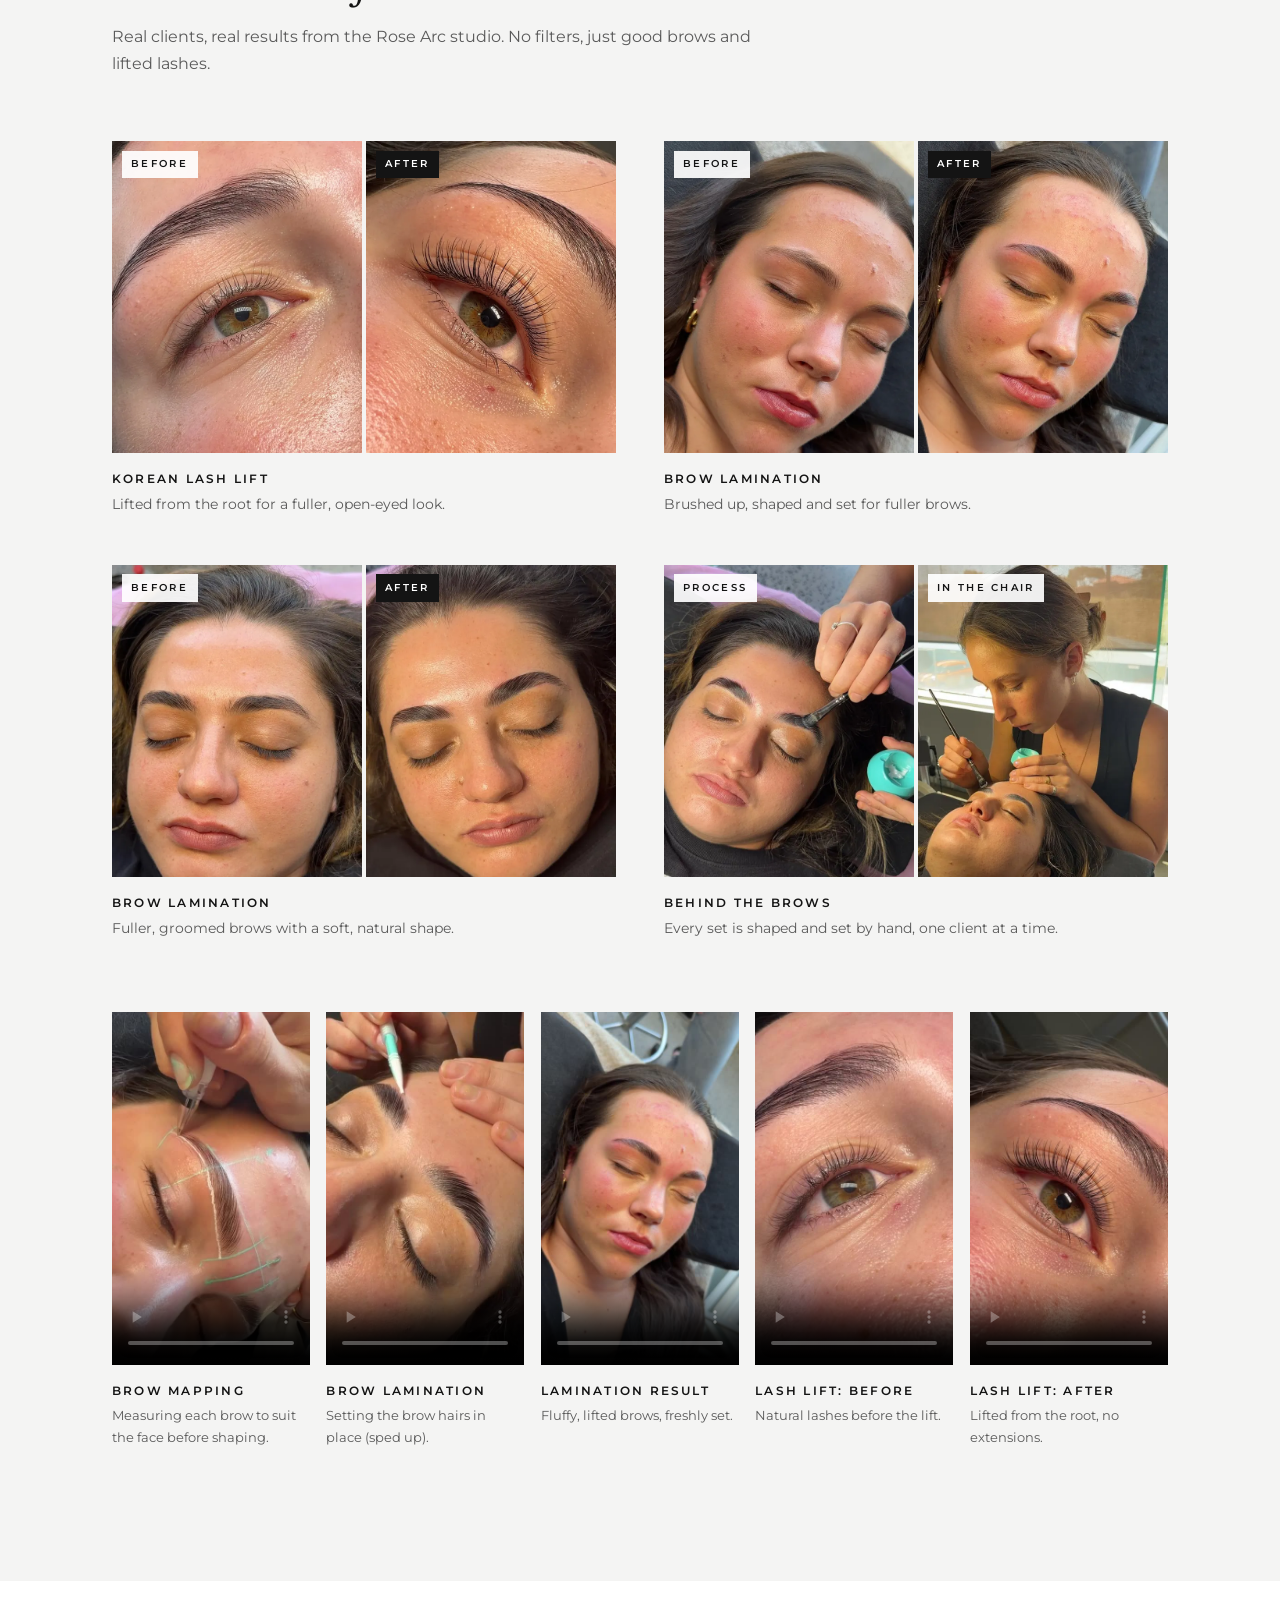
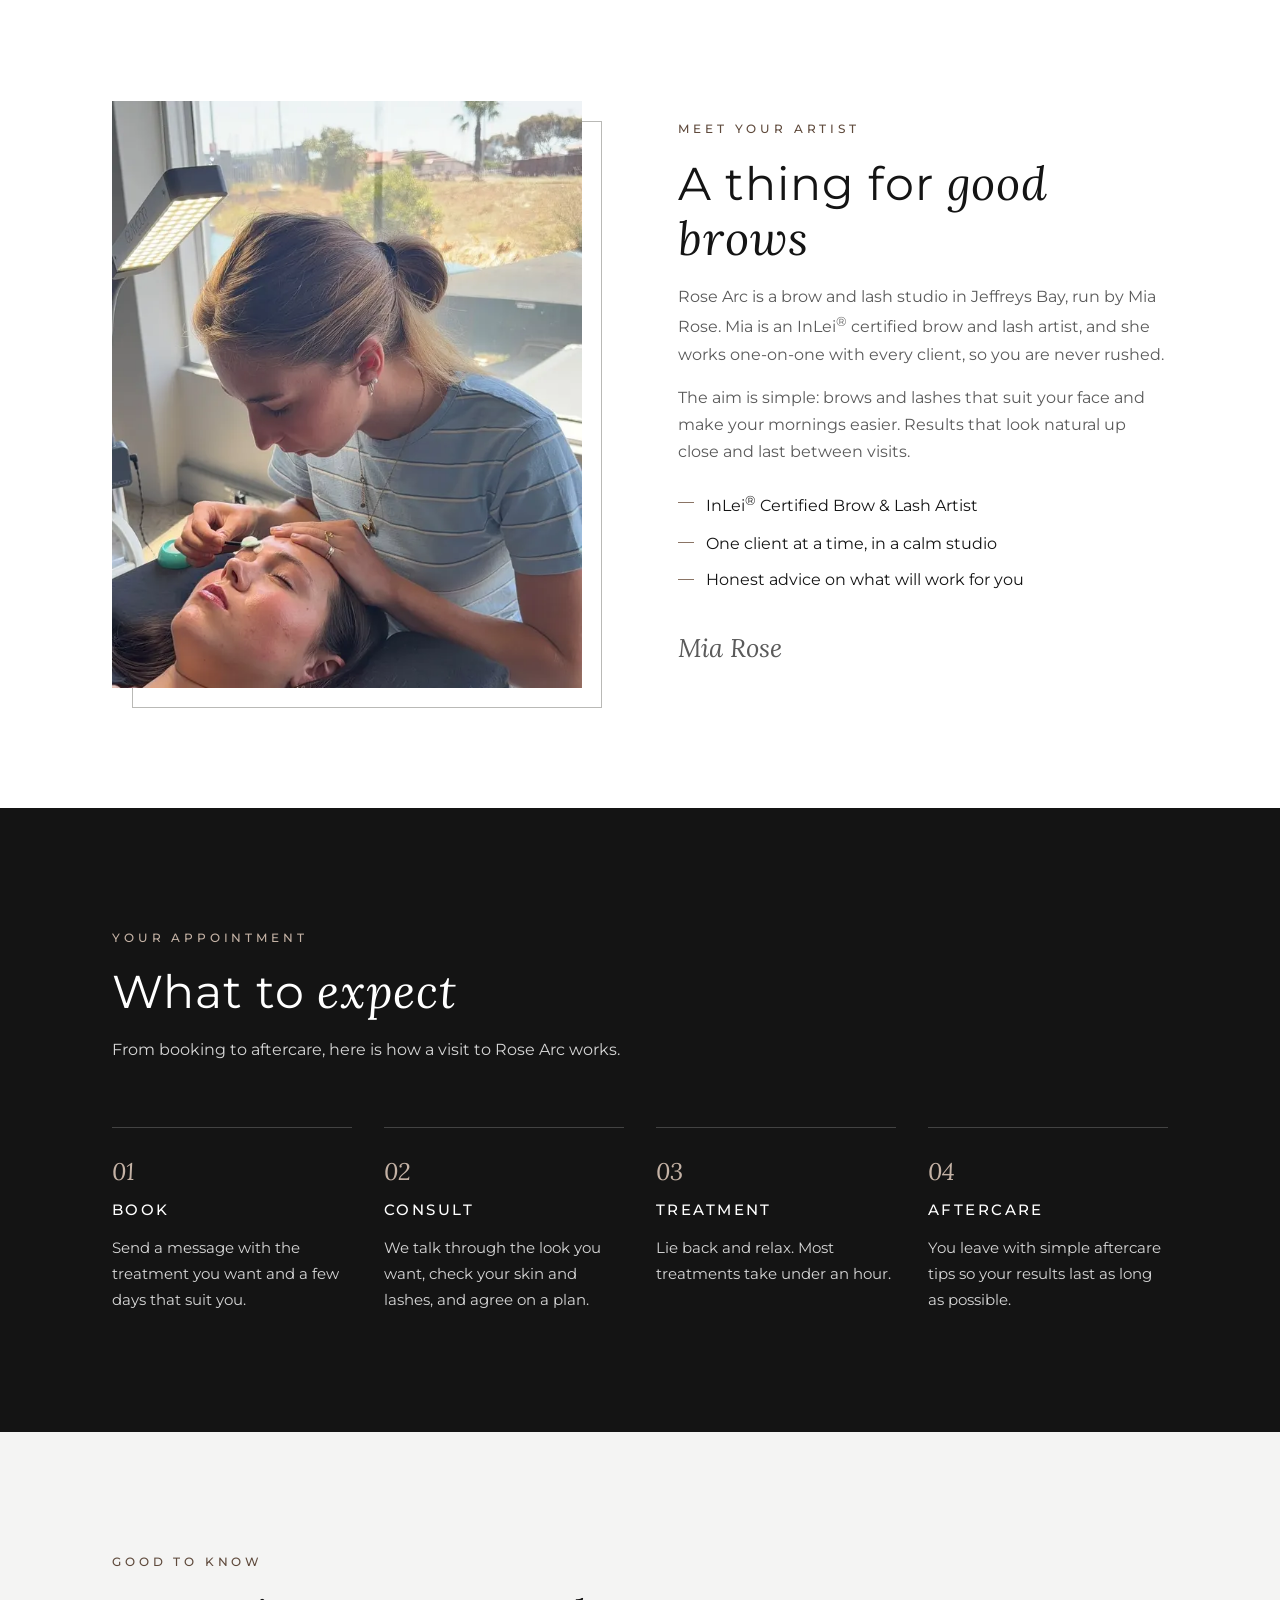
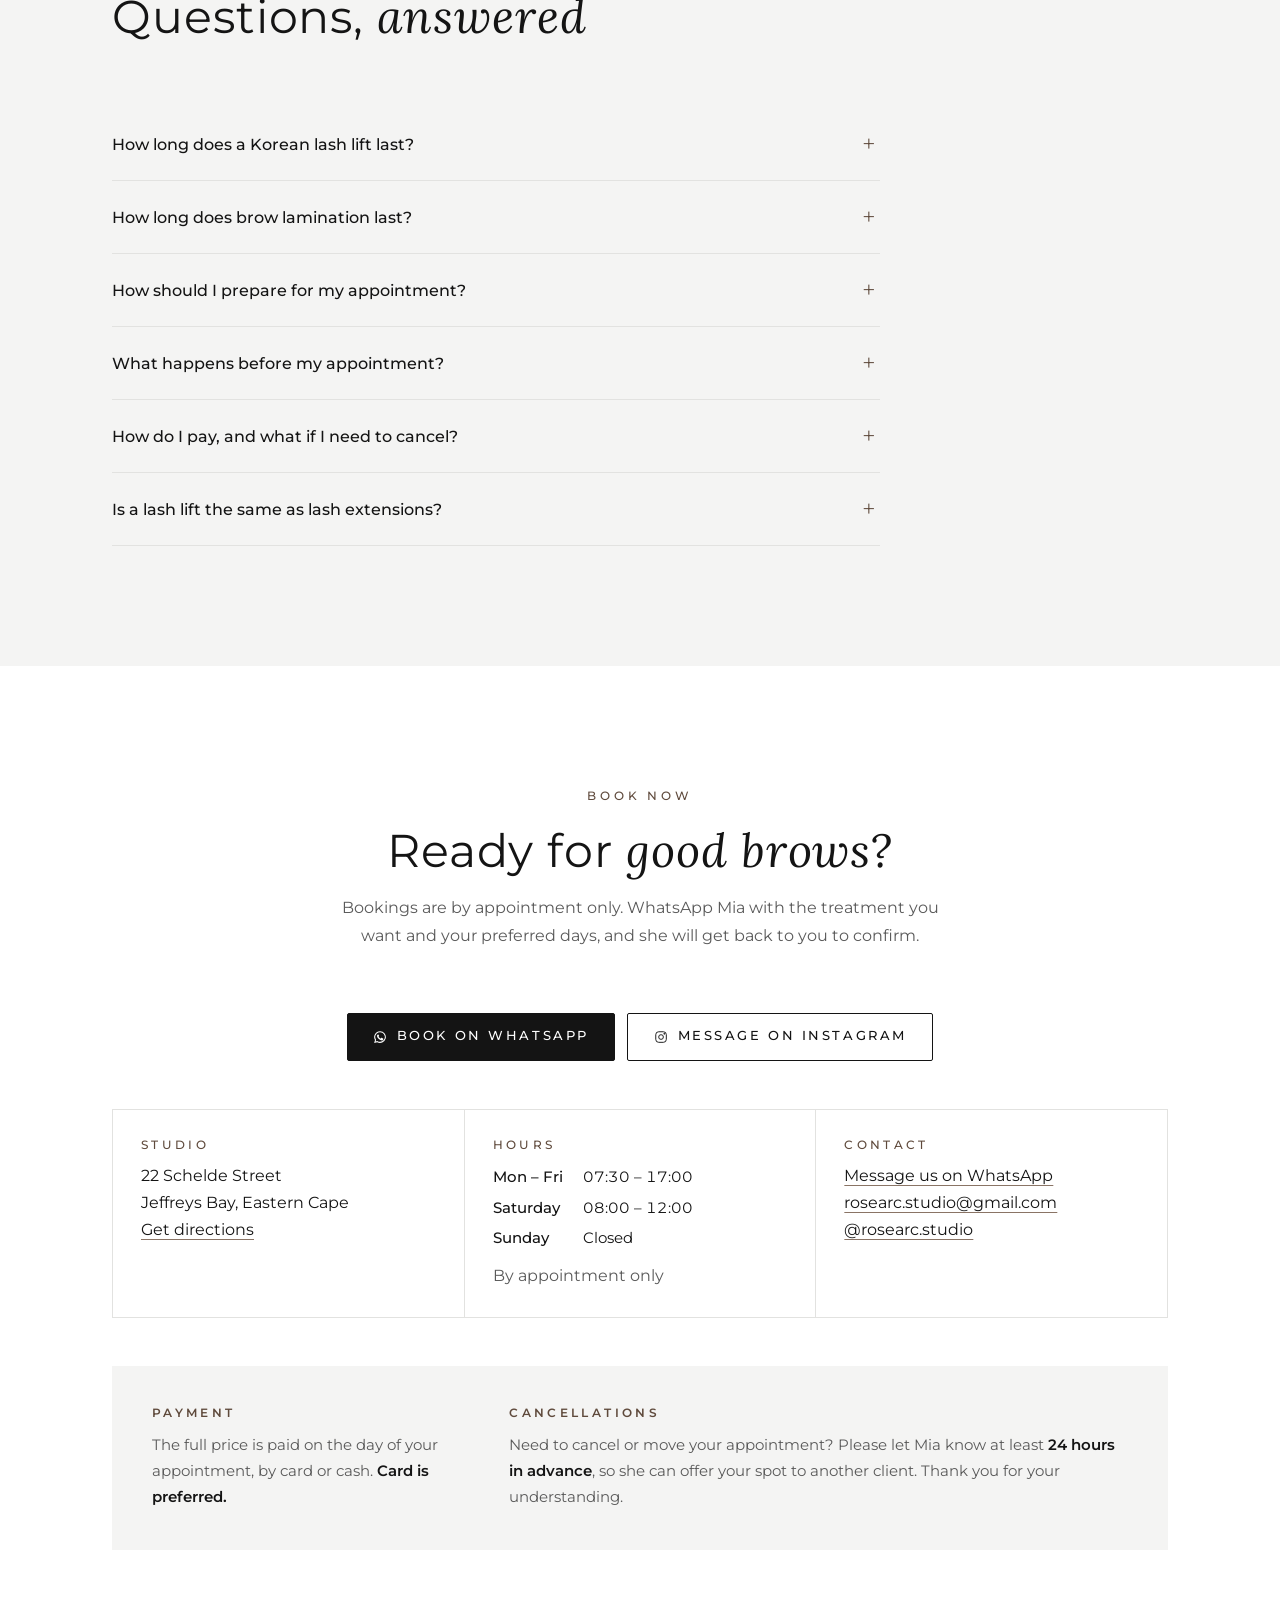
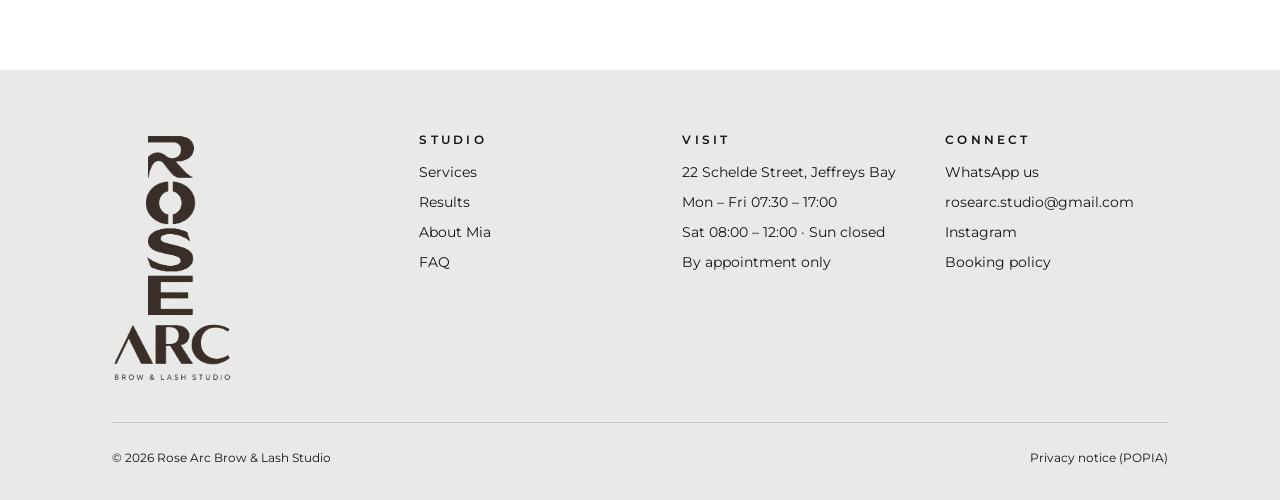
==== commit 4004a636: "Relabel lash lift video as before; order before/after Co-Authored-By: Claude Opus 5.5 <noreply@anthr" ====
--- a/public/index.html
+++ b/public/index.html
@@ -354,16 +354,16 @@
             <figcaption><strong>Lamination result</strong> Fluffy, lifted brows, freshly set.</figcaption>
           </figure>
           <figure class="reel">
+            <video muted loop playsinline preload="none" poster="assets/video/lash-lift-before-poster.jpg" width="432" height="768" aria-label="Video: natural lashes before a Korean lash lift">
+              <source src="assets/video/lash-lift-before.mp4" type="video/mp4">
+            </video>
+            <figcaption><strong>Lash lift: before</strong> Natural lashes before the lift.</figcaption>
+          </figure>
+          <figure class="reel">
             <video muted loop playsinline preload="none" poster="assets/video/lash-lift-result-poster.jpg" width="432" height="768" aria-label="Video: Korean lash lift result close-up">
               <source src="assets/video/lash-lift-result.mp4" type="video/mp4">
             </video>
-            <figcaption><strong>Korean lash lift</strong> Natural lashes lifted from the root.</figcaption>
-          </figure>
-          <figure class="reel">
-            <video muted loop playsinline preload="none" poster="assets/video/lash-lift-result-2-poster.jpg" width="432" height="768" aria-label="Video: Korean lash lift result, another angle">
-              <source src="assets/video/lash-lift-result-2.mp4" type="video/mp4">
-            </video>
-            <figcaption><strong>Lash lift up close</strong> A clean, open curl with no extensions.</figcaption>
+            <figcaption><strong>Lash lift: after</strong> Lifted from the root, no extensions.</figcaption>
           </figure>
         </div>
       </div>
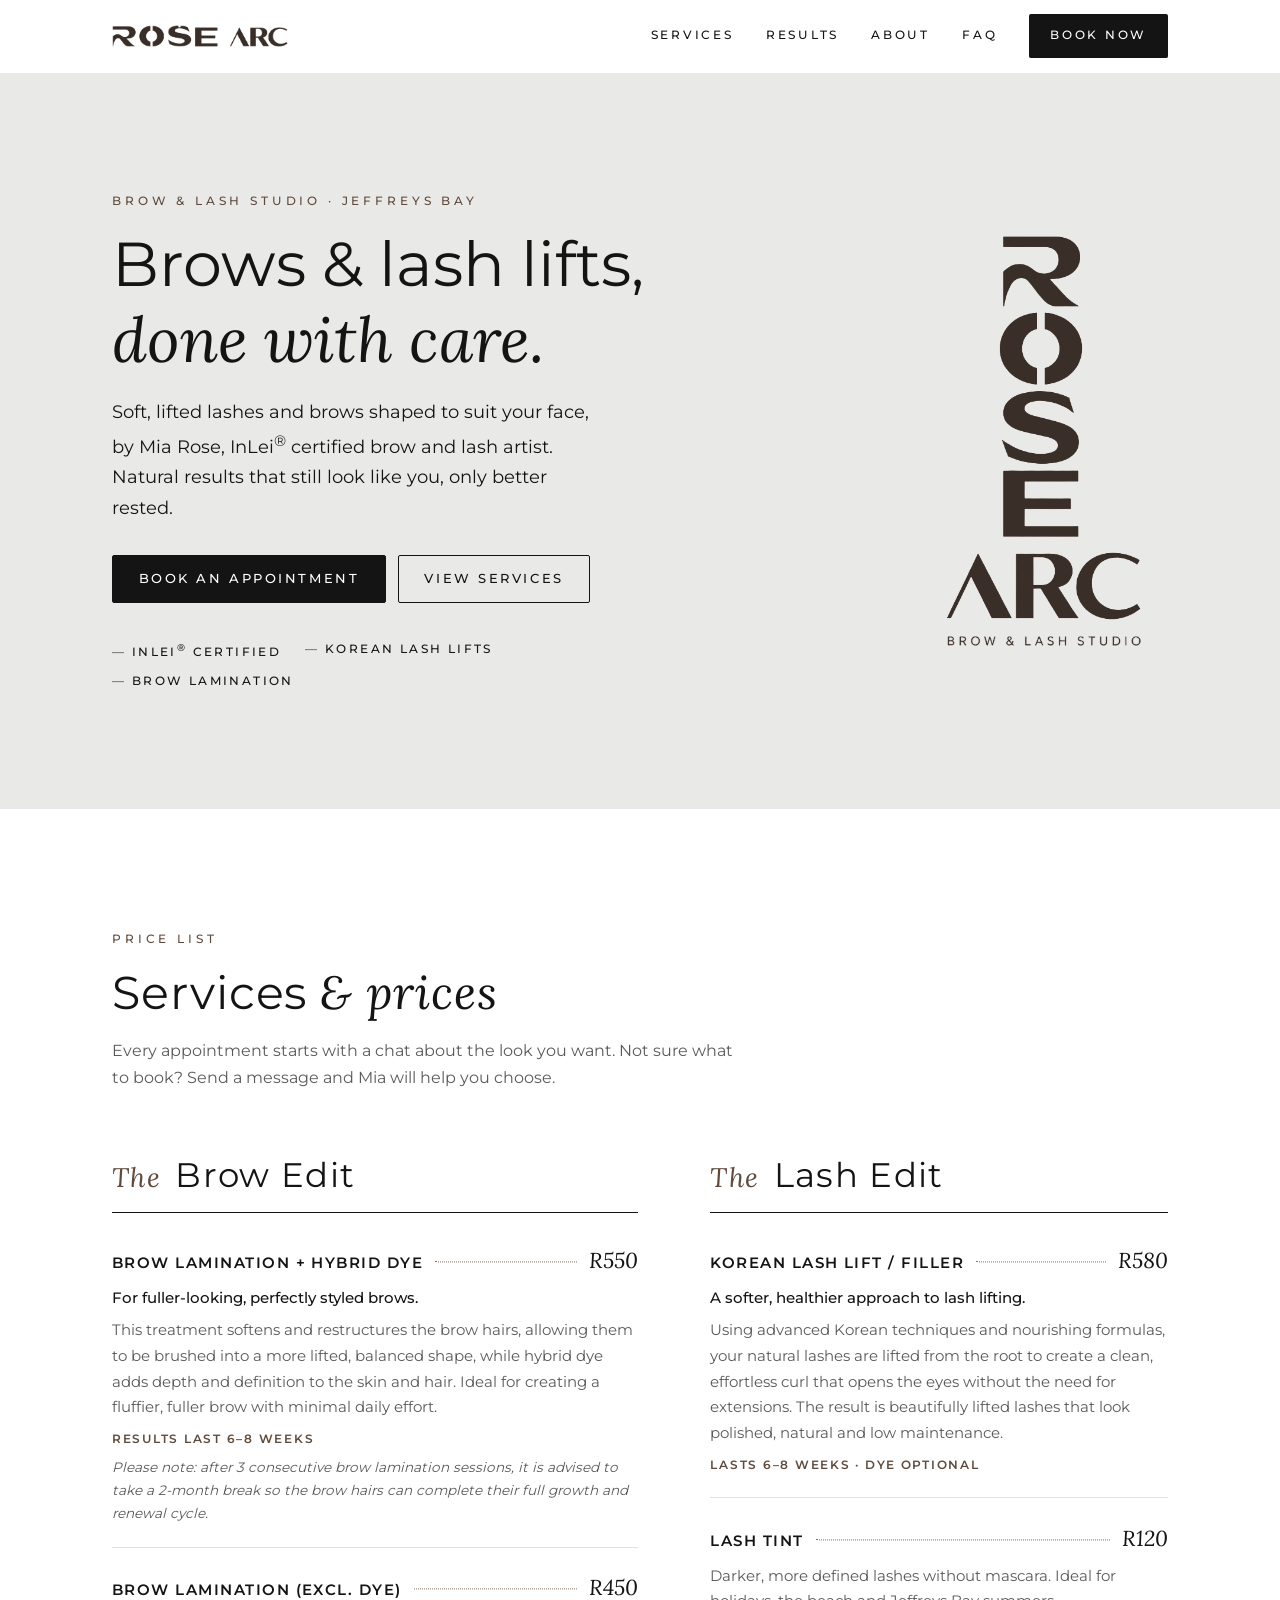
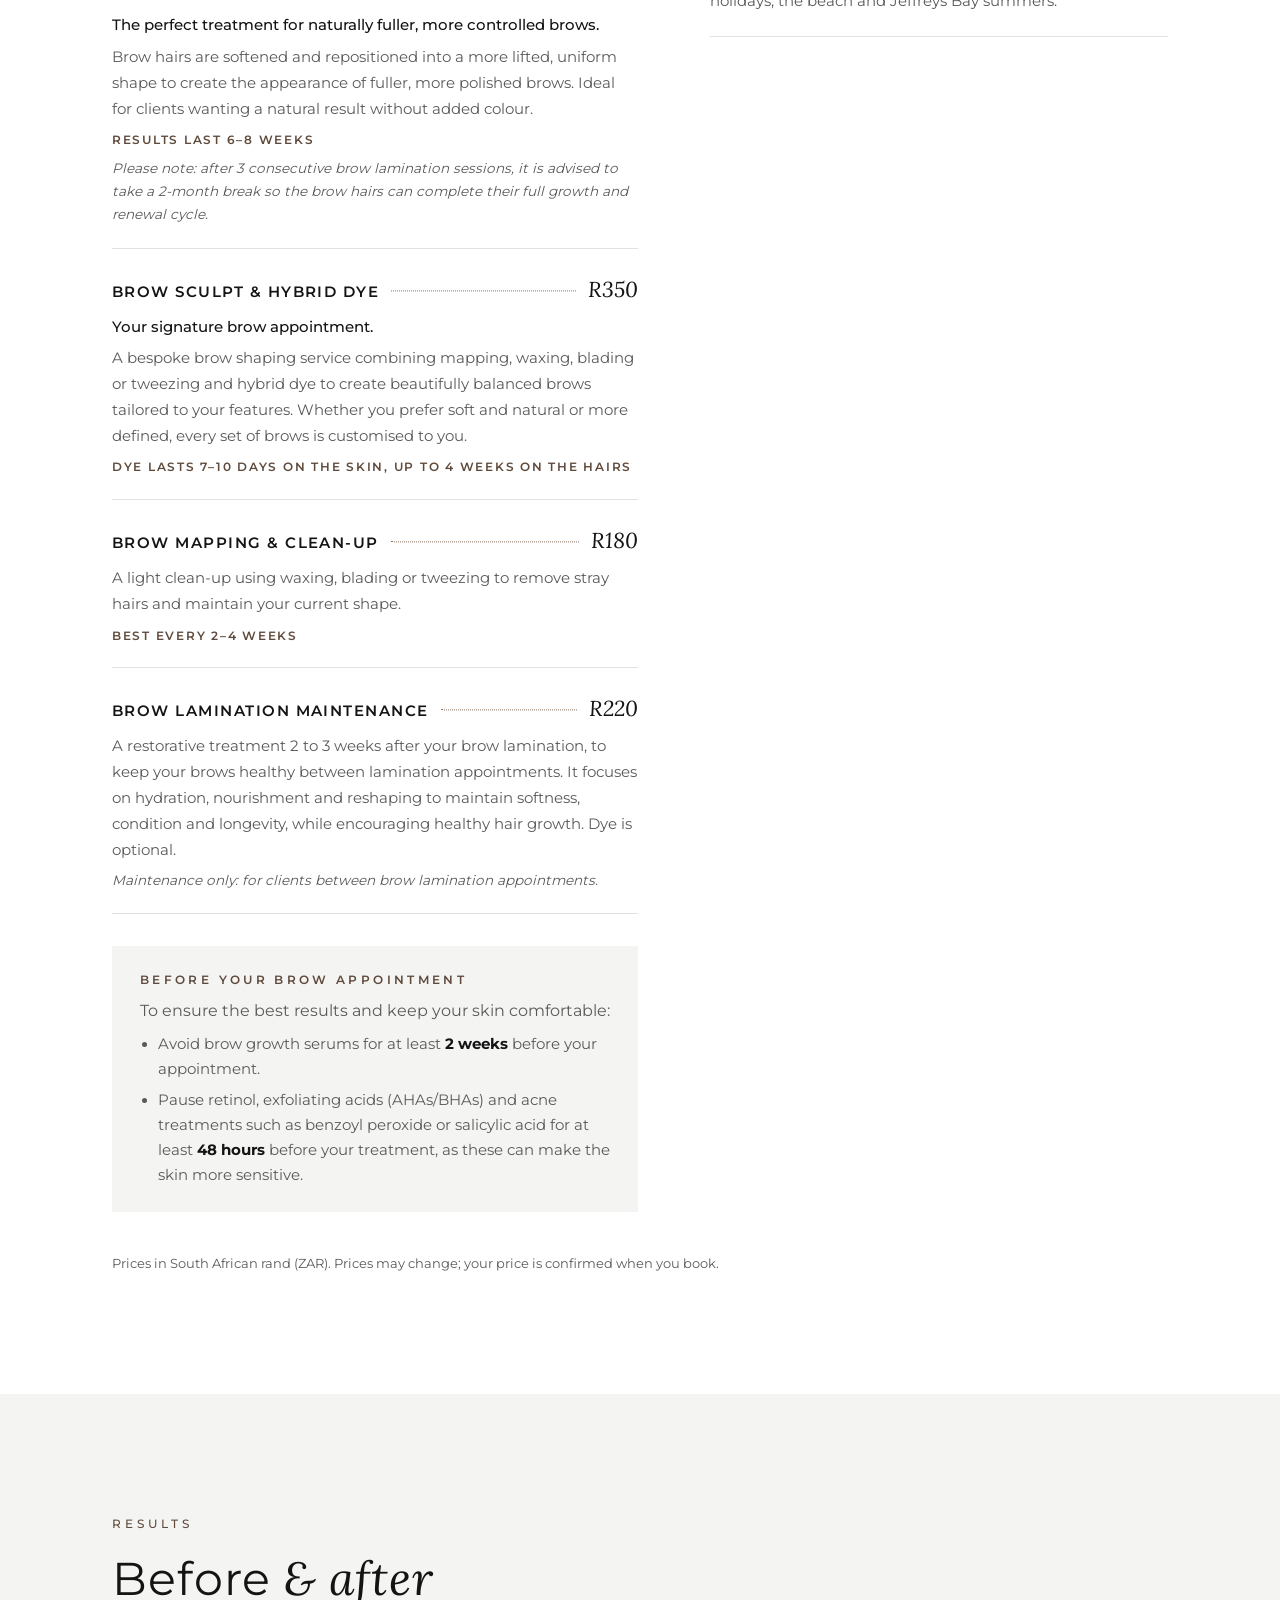
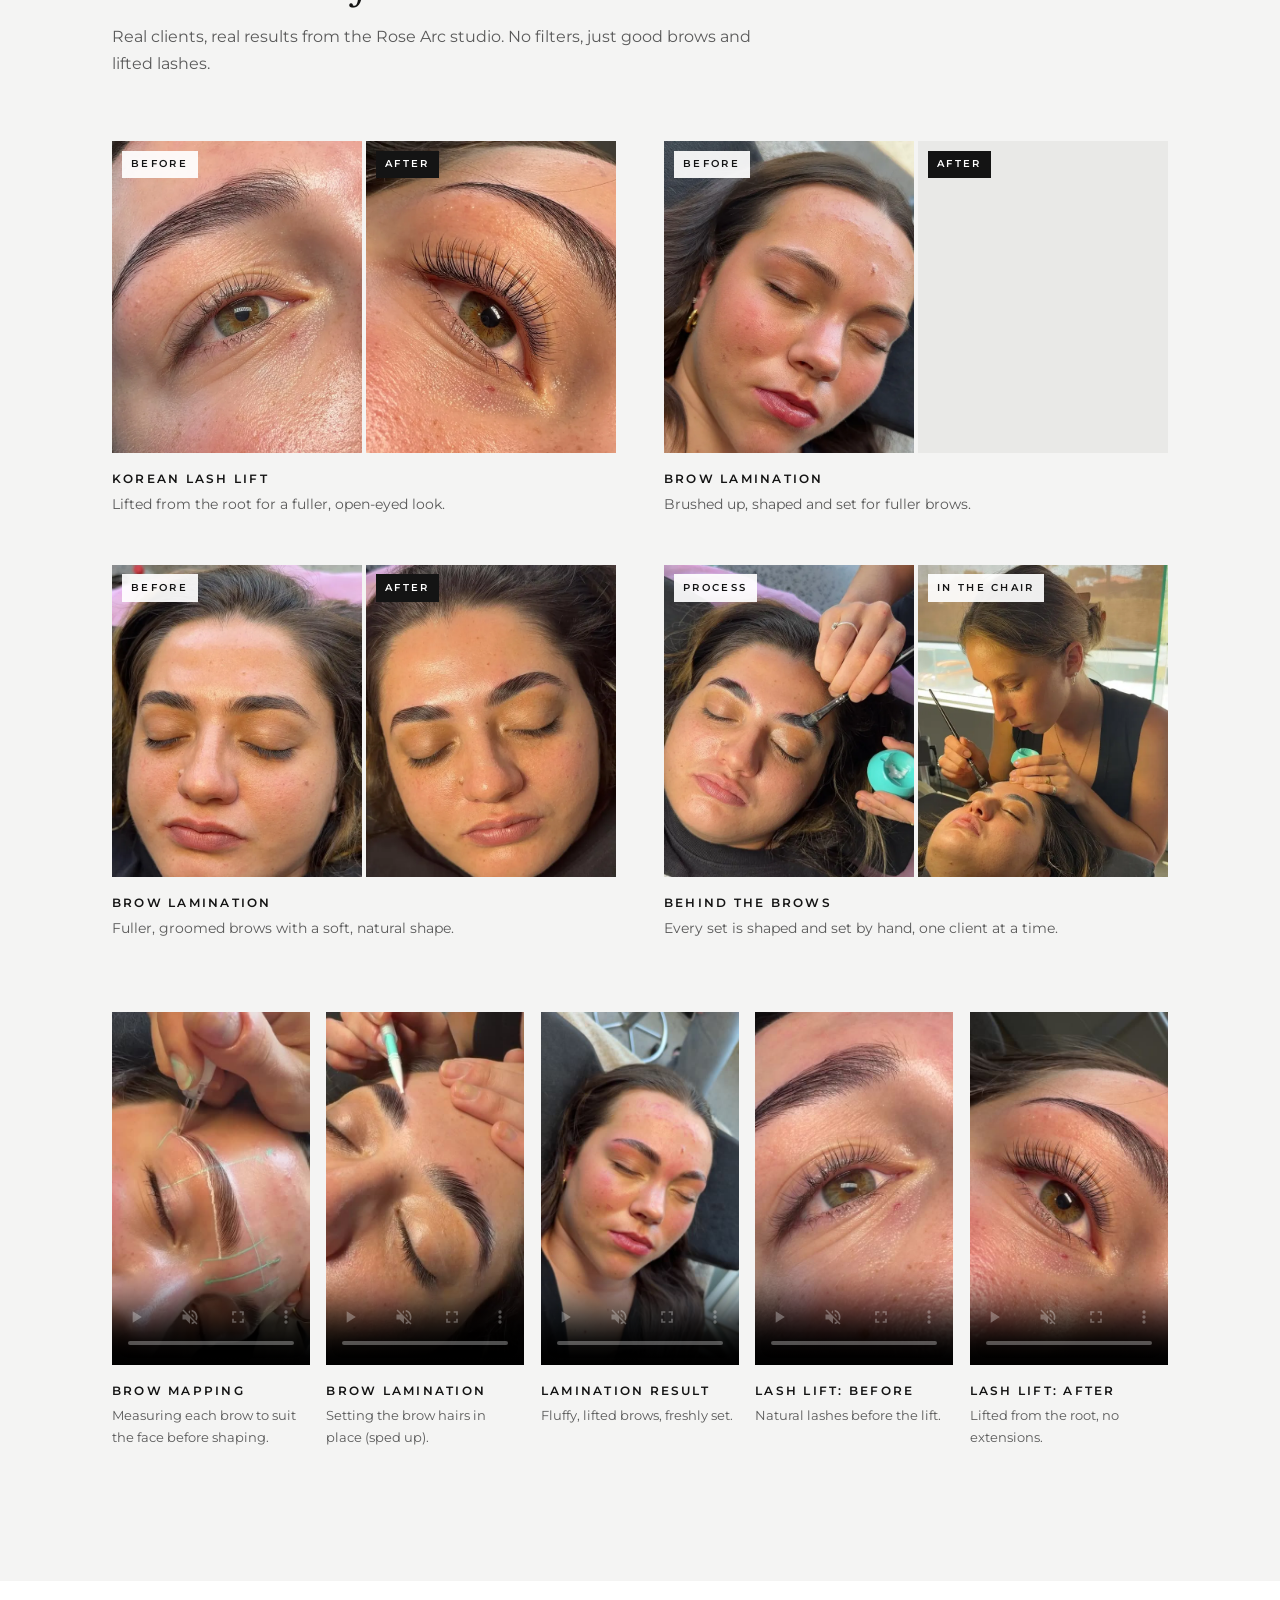
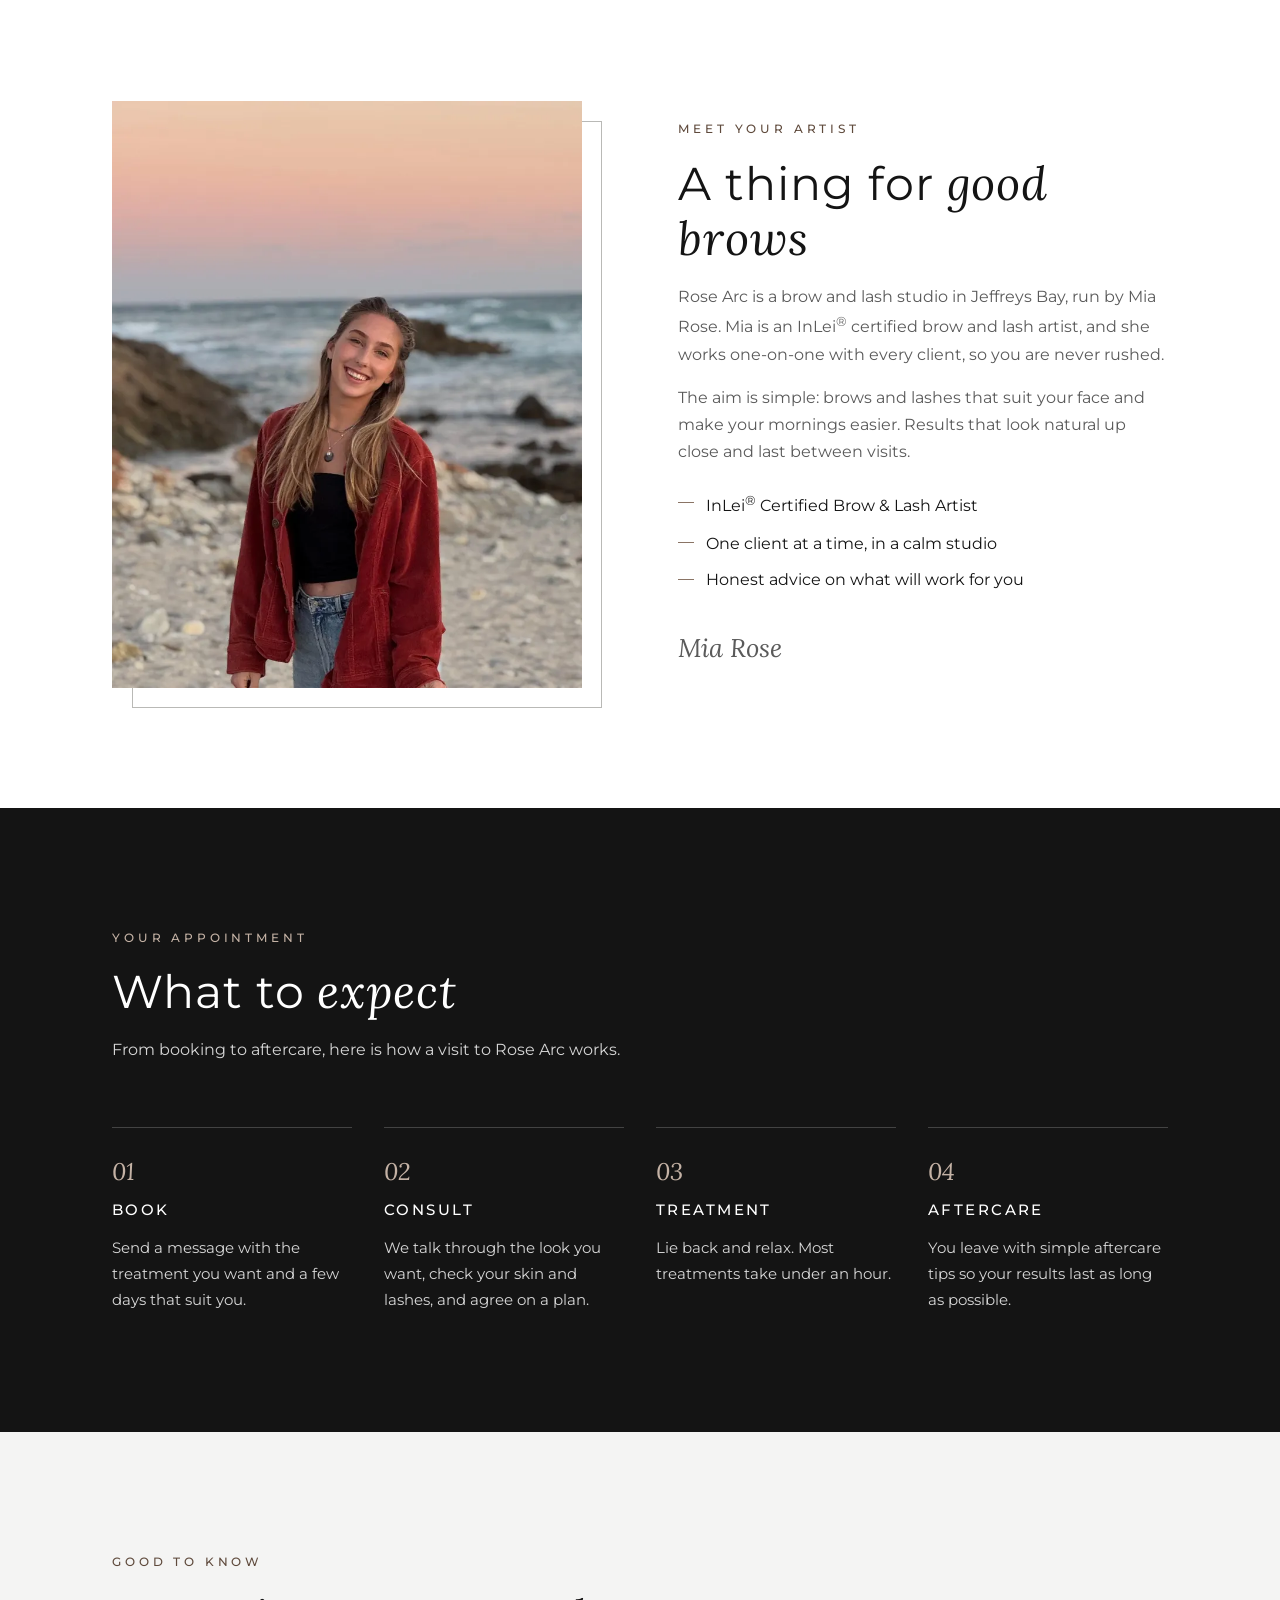
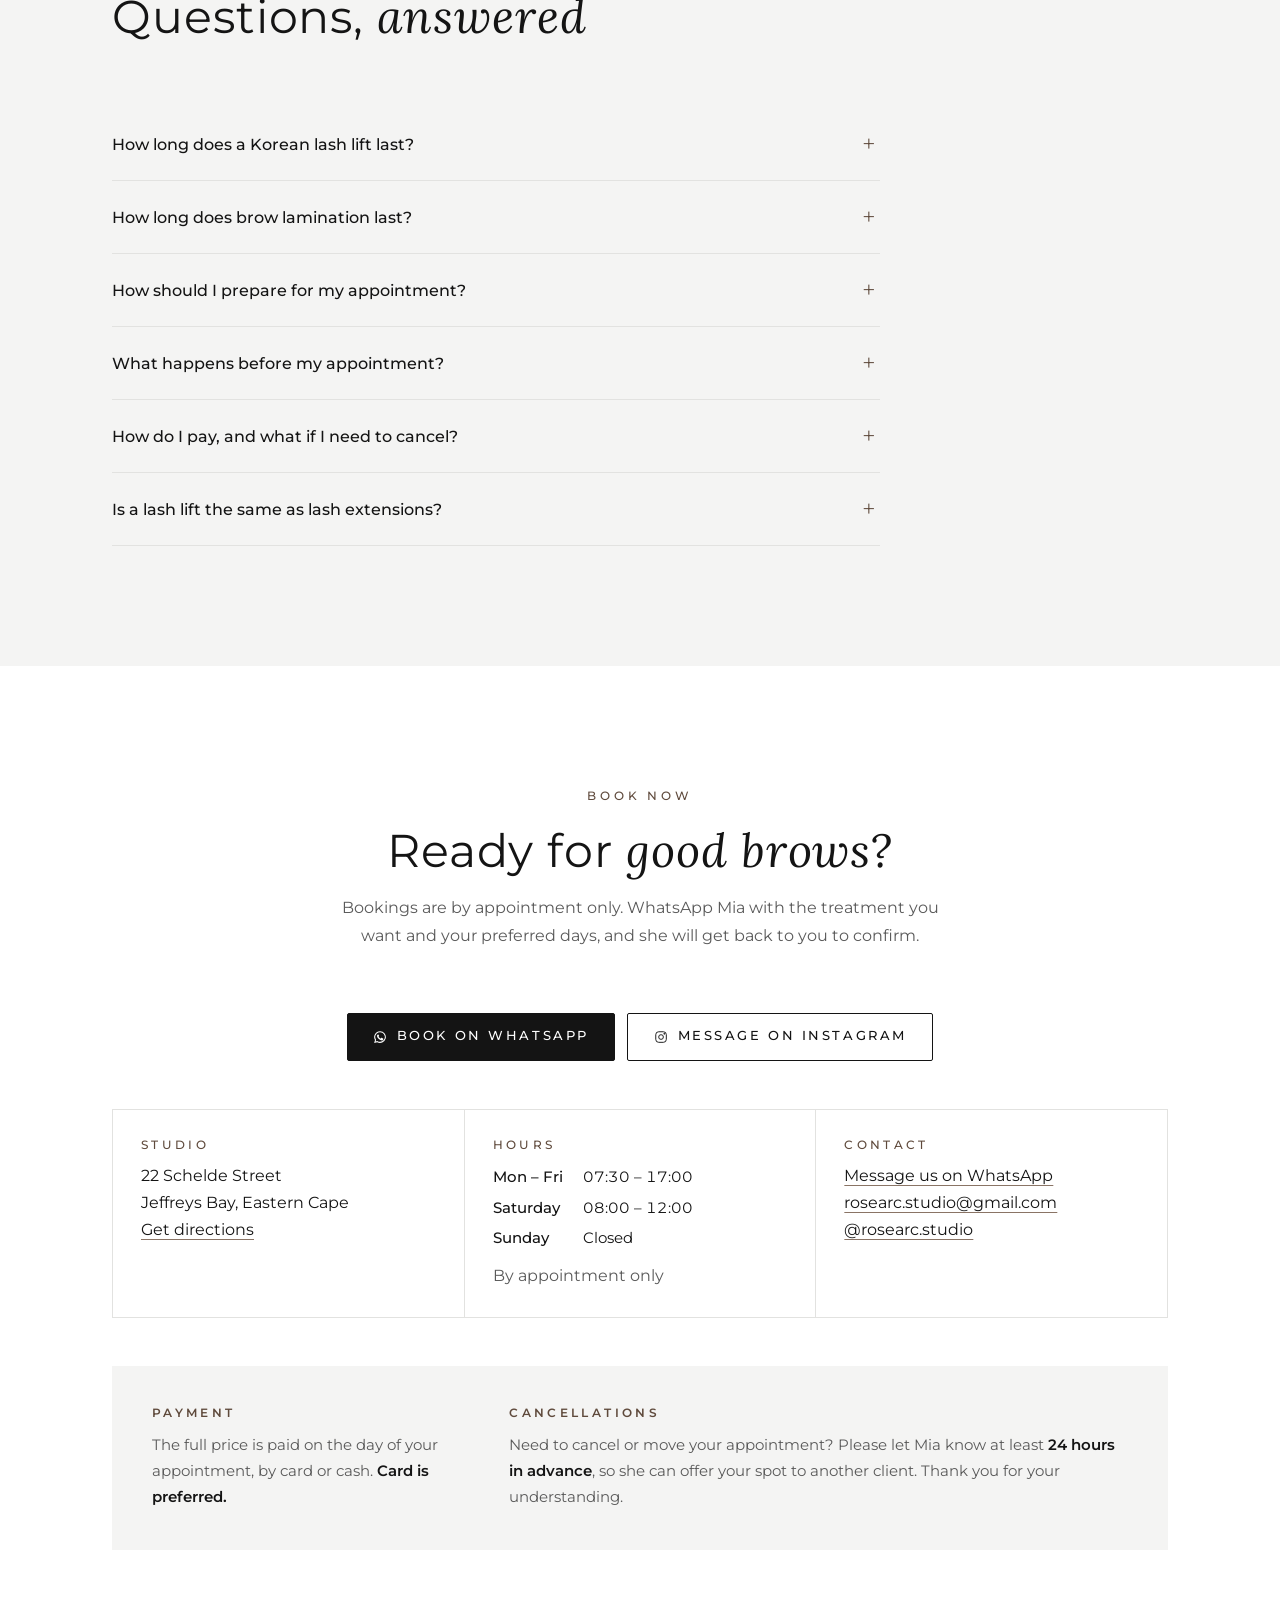
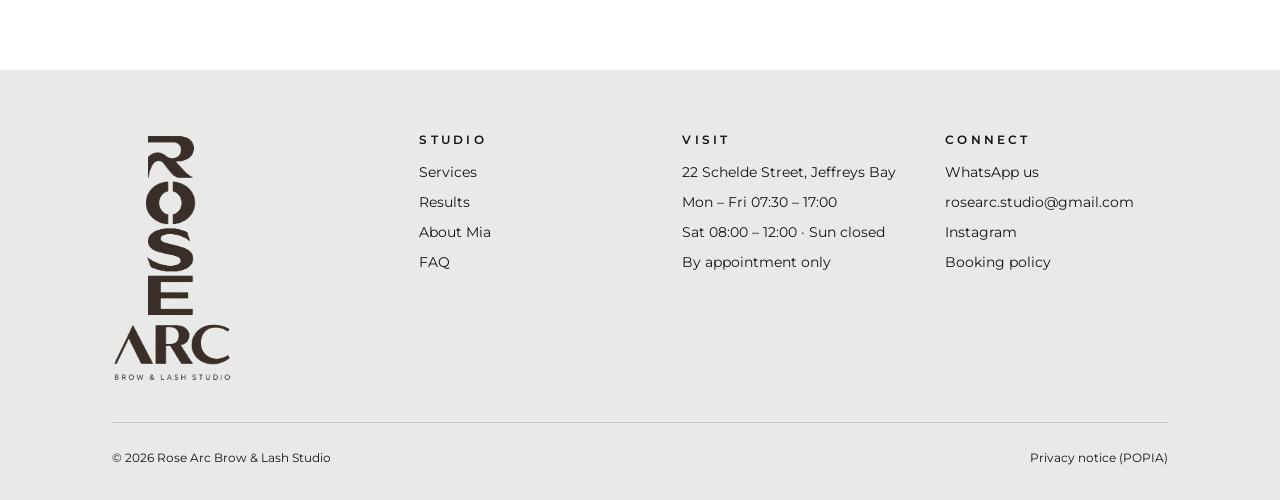
==== commit 857a8836: "Use Mia's portrait in Meet your artist Co-Authored-By: Claude Opus 5.5 <noreply@anthropic.com> Claud" ====
--- a/public/index.html
+++ b/public/index.html
@@ -374,8 +374,8 @@
       <div class="wrap split">
         <div class="split__media">
           <picture>
-            <source srcset="assets/img/mia-rose-at-work.webp" type="image/webp">
-            <img src="assets/img/mia-rose-at-work.jpg" alt="Mia Rose shaping a client's brows in the Rose Arc studio" width="640" height="800" loading="lazy" decoding="async">
+            <source srcset="assets/img/mia-rose-portrait.webp" type="image/webp">
+            <img src="assets/img/mia-rose-portrait.jpg" alt="Mia Rose, brow and lash artist at Rose Arc, smiling on the beach at sunset" width="800" height="1000" loading="lazy" decoding="async">
           </picture>
         </div>
         <div>
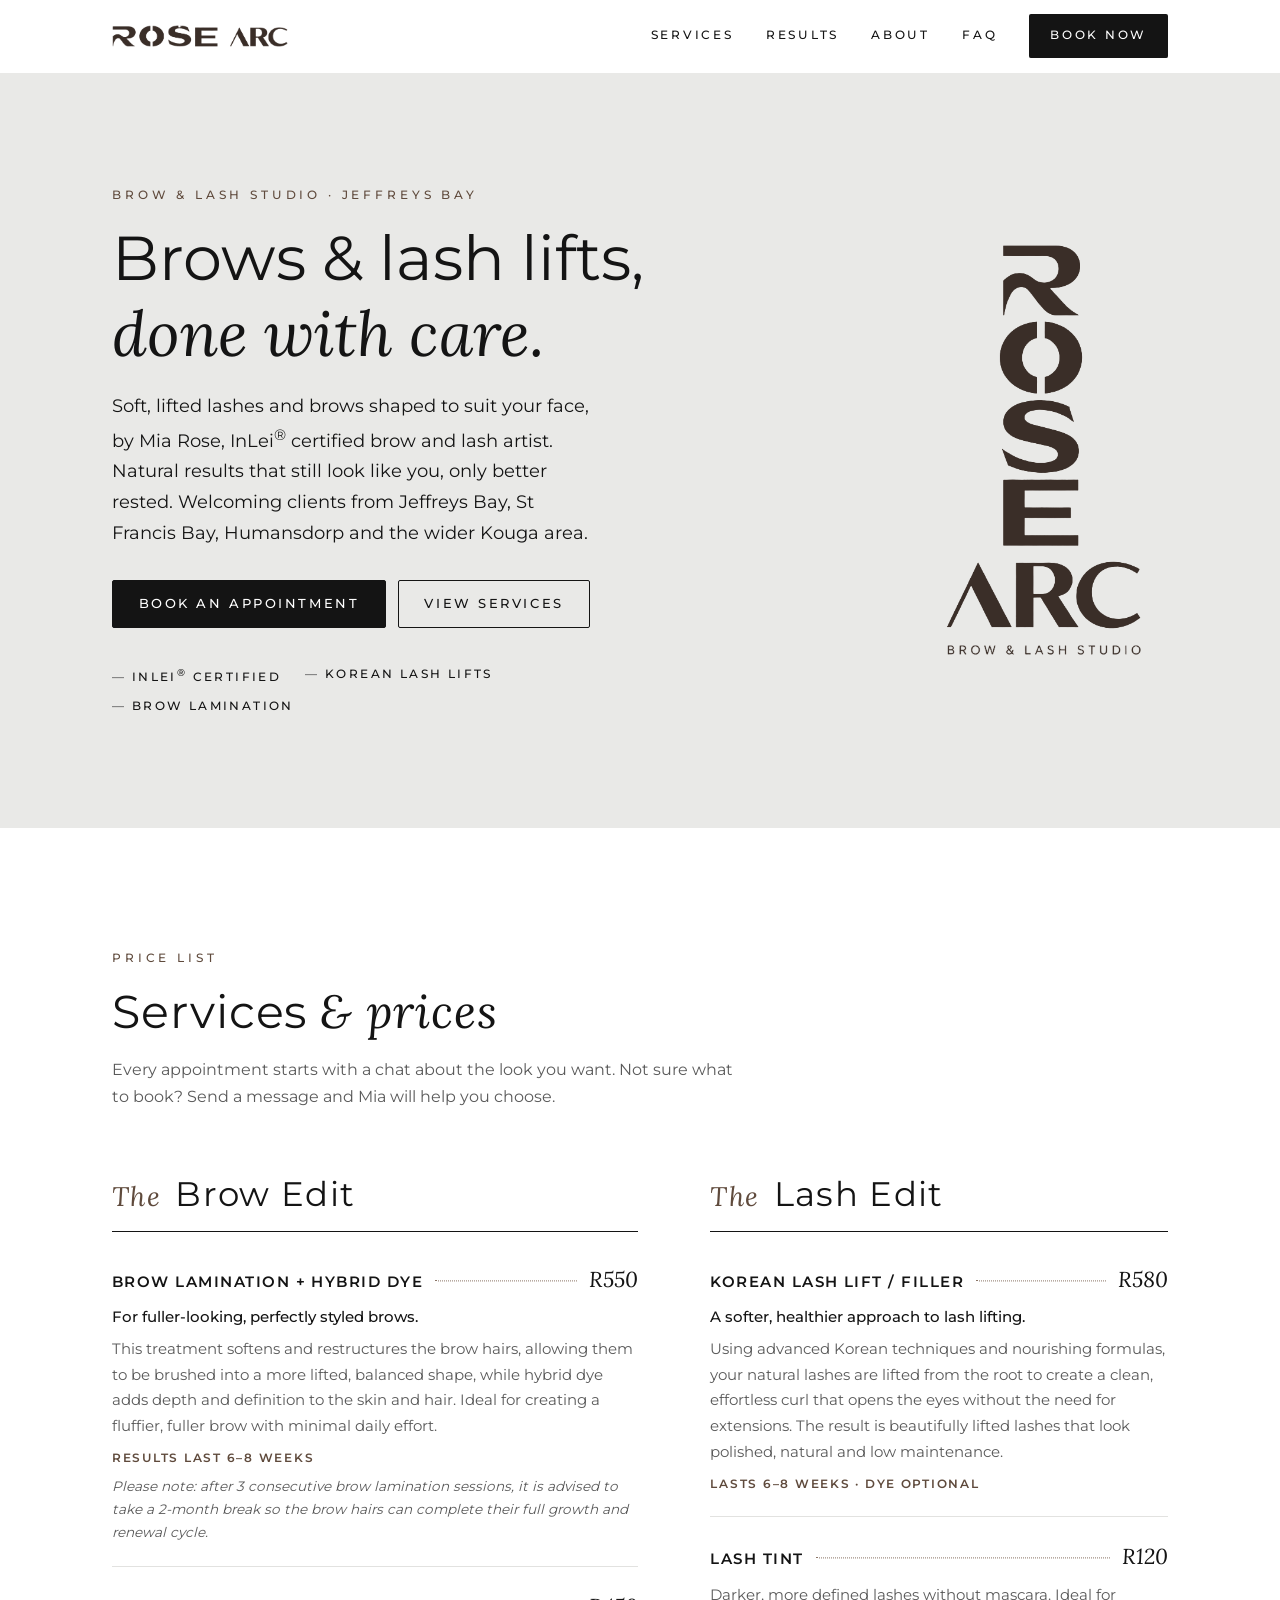
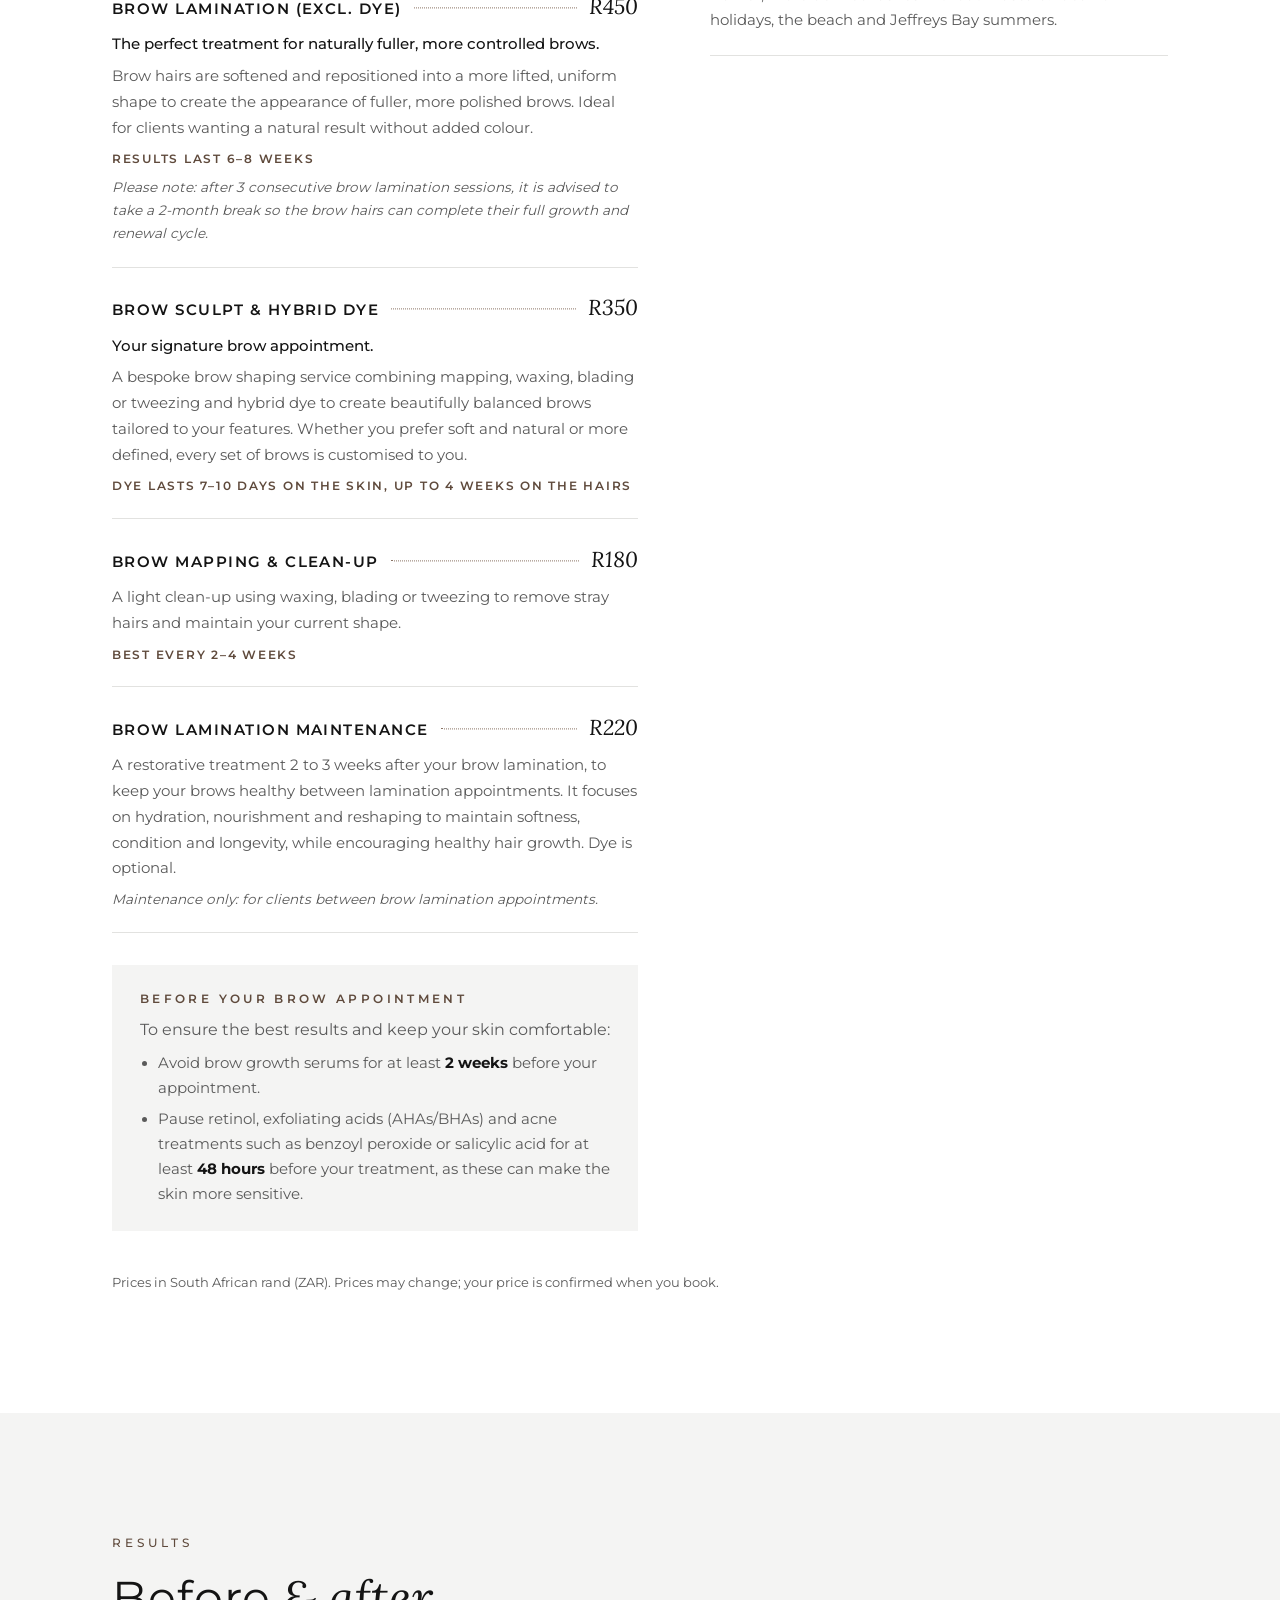
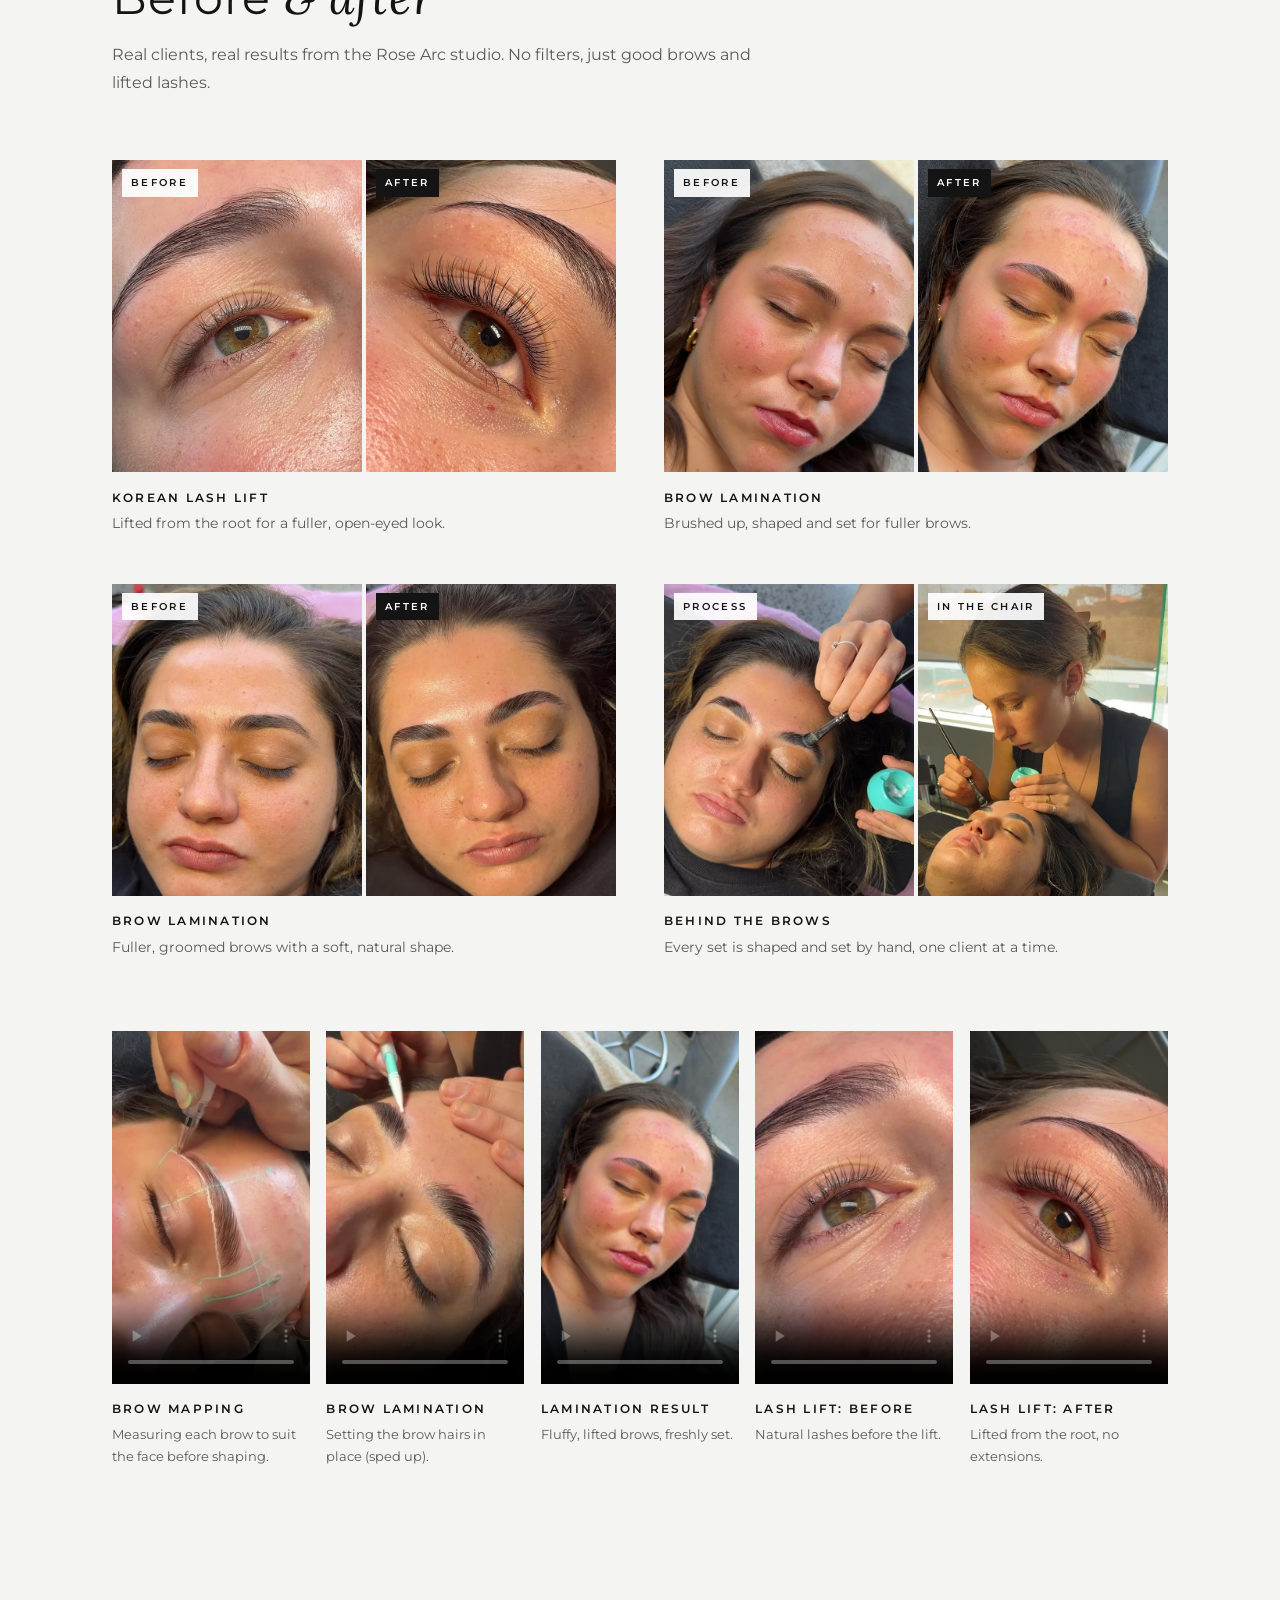
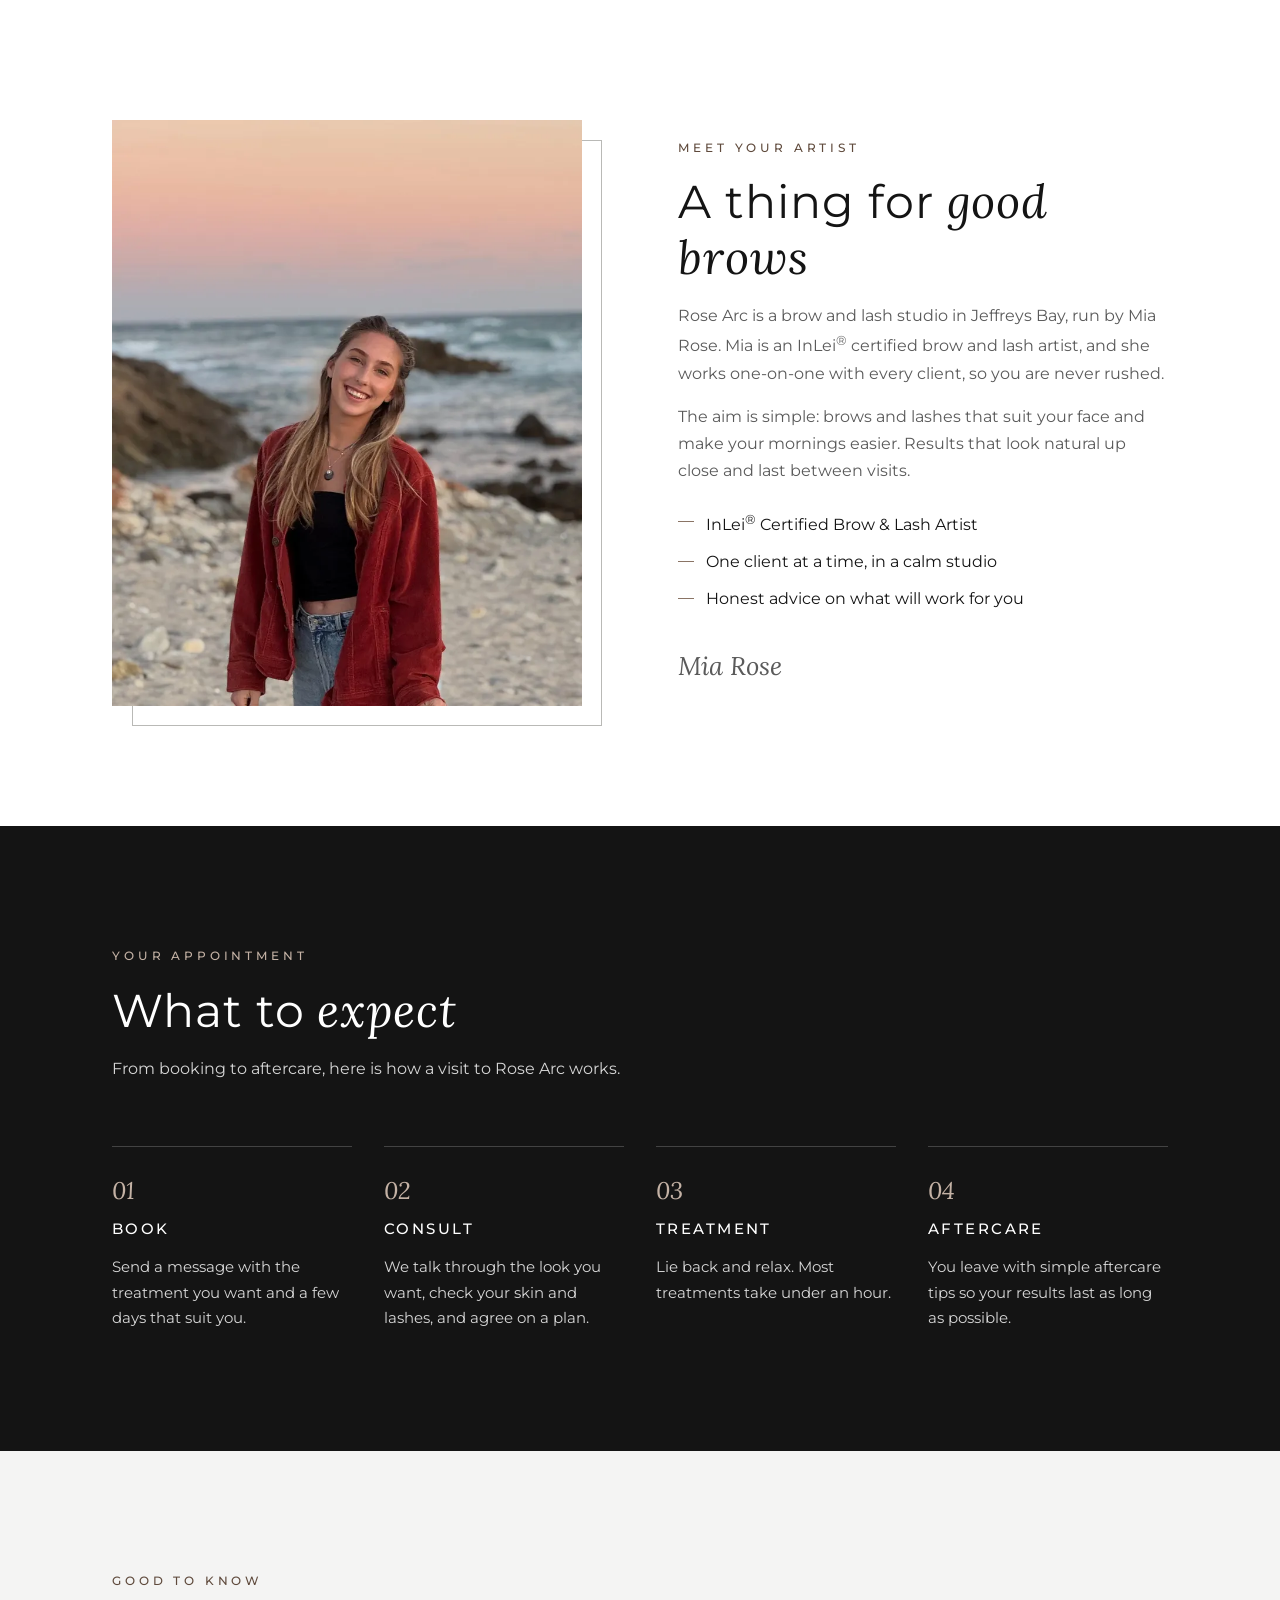
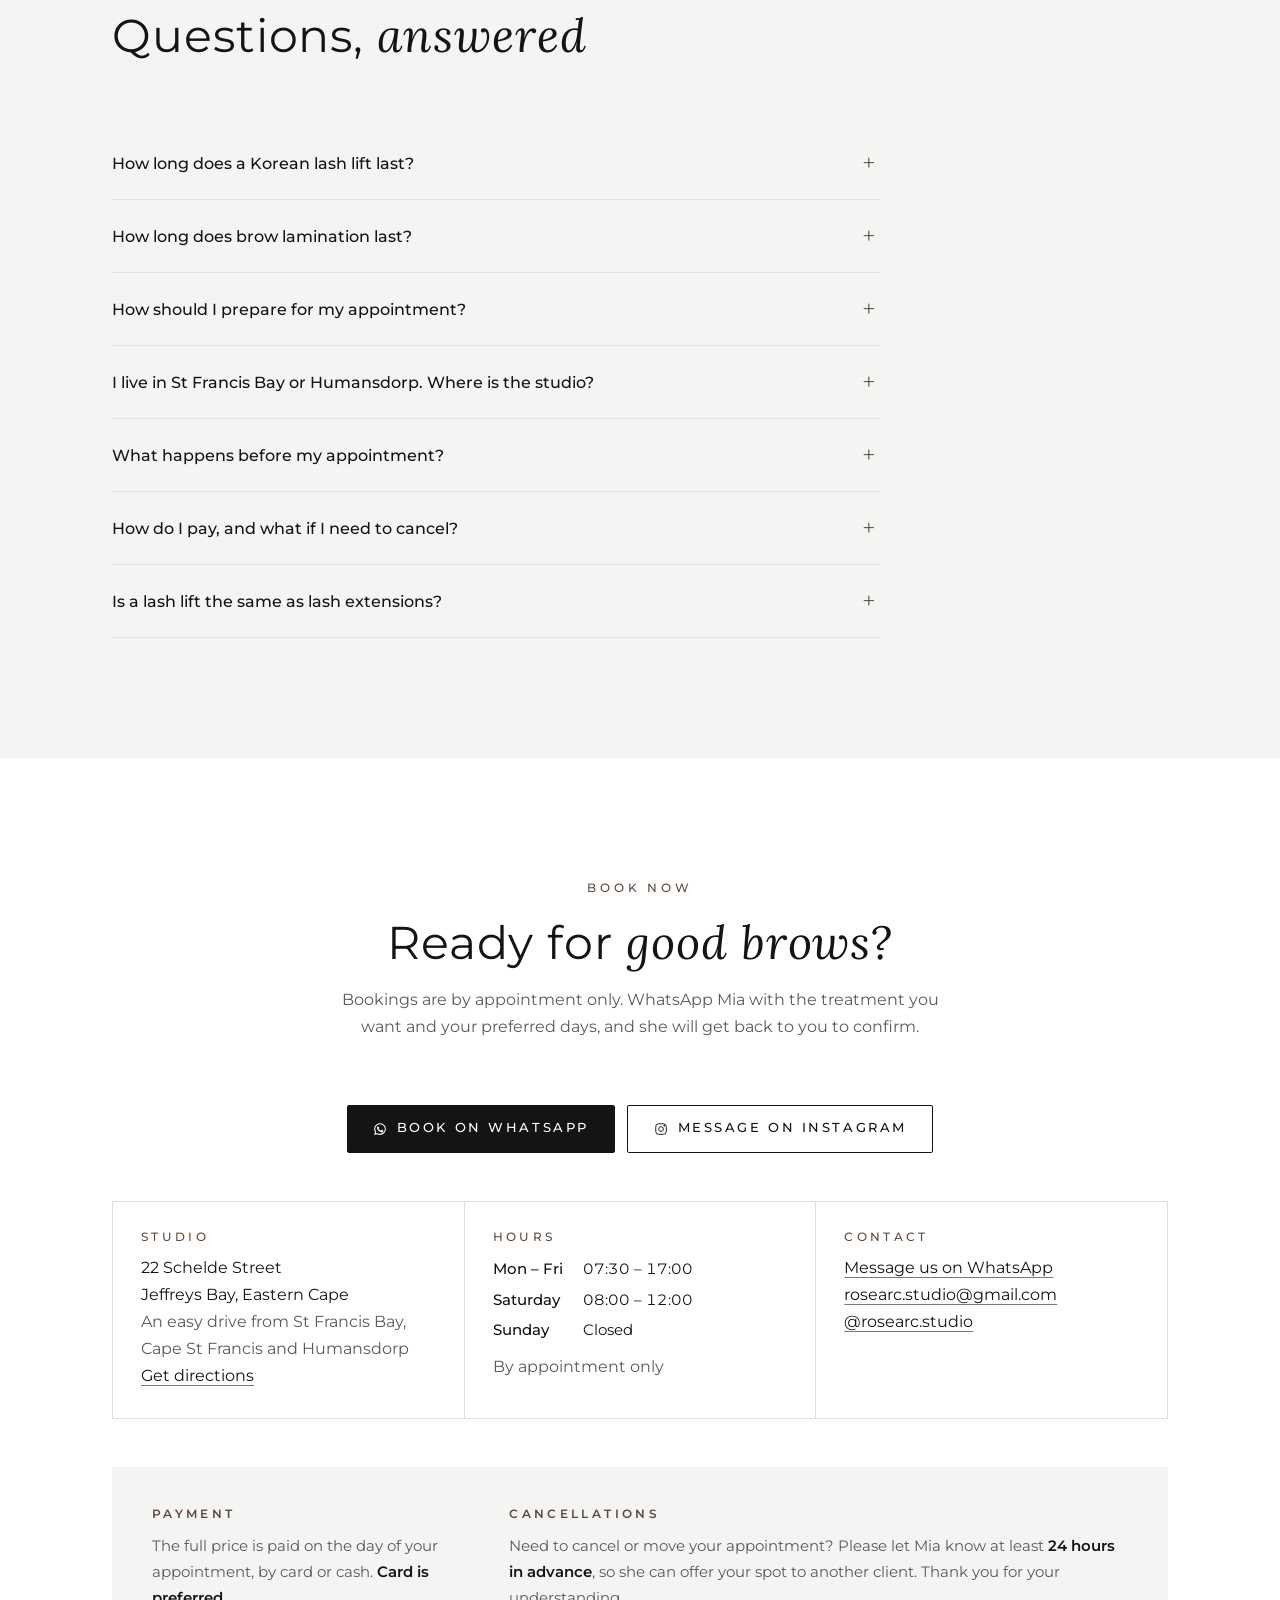
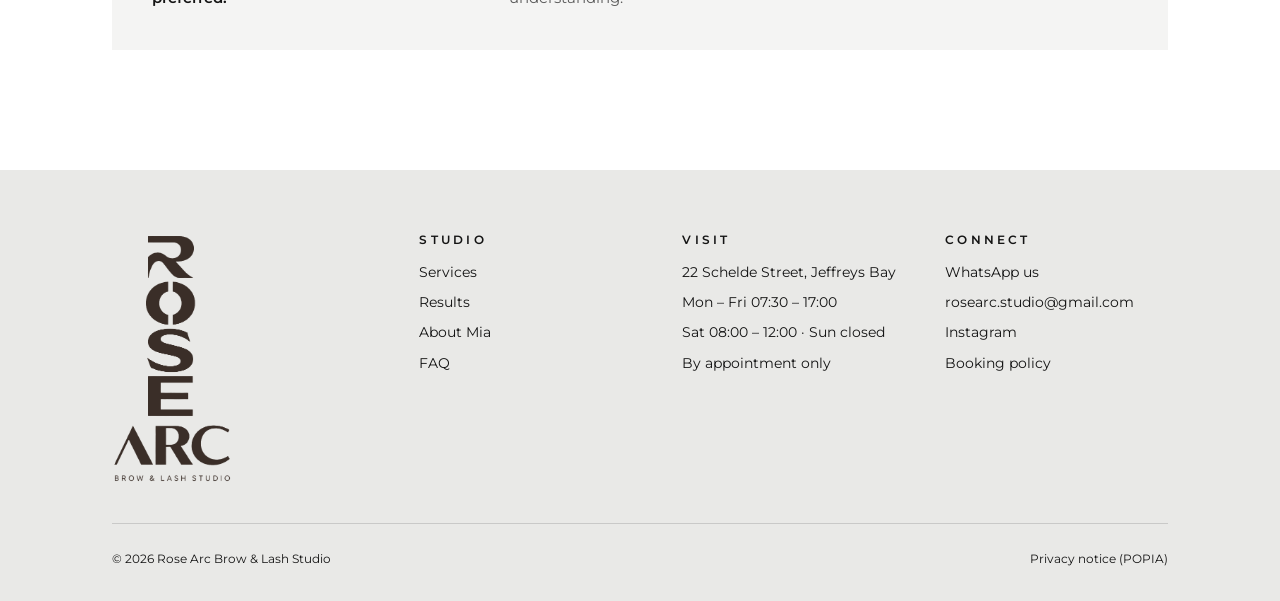
==== commit 6a097ac6: "Local SEO: target St Francis Bay, Humansdorp and Kouga; tidy metadata Co-Authored-By: Claude Opus 5." ====
--- a/public/index.html
+++ b/public/index.html
@@ -3,16 +3,16 @@
 <head>
   <meta charset="utf-8">
   <meta name="viewport" content="width=device-width, initial-scale=1">
-  <title>Rose Arc Brow &amp; Lash Studio | Brows &amp; Lash Lifts in Jeffreys Bay</title>
-  <meta name="description" content="Brow lamination, brow sculpt with hybrid dye and Korean lash lifts by Mia Rose, InLei certified brow and lash artist in Jeffreys Bay. Book your appointment at Rose Arc Brow & Lash Studio.">
+  <title>Brow Lamination &amp; Lash Lifts in Jeffreys Bay | Rose Arc</title>
+  <meta name="description" content="Brow lamination, brow sculpt and Korean lash lifts by InLei® certified artist Mia Rose. Private Jeffreys Bay studio, an easy drive from St Francis Bay.">
   <link rel="canonical" href="https://rosearc.co.za/">
   <meta name="theme-color" content="#ffffff">
 
   <meta property="og:type" content="website">
   <meta property="og:locale" content="en_ZA">
   <meta property="og:site_name" content="Rose Arc Brow &amp; Lash Studio">
-  <meta property="og:title" content="Rose Arc Brow &amp; Lash Studio | Jeffreys Bay">
-  <meta property="og:description" content="A thing for good brows. Brows and lash lifts by Mia Rose in Jeffreys Bay.">
+  <meta property="og:title" content="Rose Arc Brow &amp; Lash Studio | Jeffreys Bay &amp; St Francis Bay">
+  <meta property="og:description" content="A thing for good brows. Brow lamination and Korean lash lifts by Mia Rose, Jeffreys Bay. Welcoming clients from St Francis Bay, Humansdorp and the Kouga area.">
   <meta property="og:url" content="https://rosearc.co.za/">
   <meta property="og:image" content="https://rosearc.co.za/assets/img/og-image.jpg">
   <meta name="twitter:card" content="summary_large_image">
@@ -27,7 +27,7 @@
   "@context": "https://schema.org",
   "@type": "BeautySalon",
   "name": "Rose Arc Brow & Lash Studio",
-  "description": "Brow lamination, brow sculpt with hybrid dye and Korean lash lifts by Mia Rose, InLei certified brow and lash artist.",
+  "description": "Private, by-appointment brow and lash studio in Jeffreys Bay offering brow lamination, brow sculpt with hybrid dye, brow mapping and Korean lash lifts by InLei certified artist Mia Rose. Serving Jeffreys Bay, St Francis Bay, Humansdorp and the Kouga area.",
   "priceRange": "R120 - R580",
   "hasOfferCatalog": {
     "@type": "OfferCatalog",
@@ -113,10 +113,26 @@
     "addressCountry": "ZA"
   },
   "areaServed": [
-    "Jeffreys Bay",
-    "Humansdorp",
-    "St Francis Bay",
-    "Kouga"
+    {
+      "@type": "City",
+      "name": "Jeffreys Bay"
+    },
+    {
+      "@type": "City",
+      "name": "St Francis Bay"
+    },
+    {
+      "@type": "City",
+      "name": "Cape St Francis"
+    },
+    {
+      "@type": "City",
+      "name": "Humansdorp"
+    },
+    {
+      "@type": "AdministrativeArea",
+      "name": "Kouga"
+    }
   ],
   "currenciesAccepted": "ZAR",
   "telephone": "+27 76 797 2839",
@@ -145,7 +161,8 @@
       "closes": "12:00"
     }
   ],
-  "hasMap": "https://www.google.com/maps/search/?api=1&query=22+Schelde+Street%2C+Jeffreys+Bay"
+  "hasMap": "https://www.google.com/maps/search/?api=1&query=22+Schelde+Street%2C+Jeffreys+Bay",
+  "@id": "https://rosearc.co.za/#business"
 }
   </script>
 </head>
@@ -182,7 +199,7 @@
         <div class="hero__copy">
           <span class="eyebrow">Brow &amp; Lash Studio · Jeffreys Bay</span>
           <h1 id="hero-title">Brows &amp; lash lifts, <span class="accent">done with care.</span></h1>
-          <p class="hero__lead">Soft, lifted lashes and brows shaped to suit your face, by Mia Rose, InLei<sup>®</sup> certified brow and lash artist. Natural results that still look like you, only better rested.</p>
+          <p class="hero__lead">Soft, lifted lashes and brows shaped to suit your face, by Mia Rose, InLei<sup>®</sup> certified brow and lash artist. Natural results that still look like you, only better rested. Welcoming clients from Jeffreys Bay, St Francis Bay, Humansdorp and the wider Kouga area.</p>
           <div class="hero__actions">
             <a class="btn" href="#book">Book an appointment</a>
             <a class="btn btn--ghost" href="#services">View services</a>
@@ -283,11 +300,11 @@
           <figure class="result">
             <div class="result__pair">
               <div class="result__shot">
-                <picture><source srcset="assets/img/results/lash-lift-before.webp" type="image/webp"><img src="assets/img/results/lash-lift-before.jpg" alt="Korean lash lift: before" width="640" height="800" loading="lazy" decoding="async"></picture>
+                <picture><source srcset="assets/img/results/lash-lift-before.webp" type="image/webp"><img src="assets/img/results/lash-lift-before.jpg" alt="Korean lash lift before, Rose Arc Jeffreys Bay" width="640" height="800" loading="lazy" decoding="async"></picture>
                 <span class="result__tag">Before</span>
               </div>
               <div class="result__shot">
-                <picture><source srcset="assets/img/results/lash-lift-after.webp" type="image/webp"><img src="assets/img/results/lash-lift-after.jpg" alt="Korean lash lift: after" width="640" height="800" loading="lazy" decoding="async"></picture>
+                <picture><source srcset="assets/img/results/lash-lift-after.webp" type="image/webp"><img src="assets/img/results/lash-lift-after.jpg" alt="Korean lash lift after, Rose Arc Jeffreys Bay" width="640" height="800" loading="lazy" decoding="async"></picture>
                 <span class="result__tag result__tag--after">After</span>
               </div>
             </div>
@@ -296,11 +313,11 @@
           <figure class="result">
             <div class="result__pair">
               <div class="result__shot">
-                <picture><source srcset="assets/img/results/brows-1-before.webp" type="image/webp"><img src="assets/img/results/brows-1-before.jpg" alt="Brow lamination: before" width="640" height="800" loading="lazy" decoding="async"></picture>
+                <picture><source srcset="assets/img/results/brows-1-before.webp" type="image/webp"><img src="assets/img/results/brows-1-before.jpg" alt="Brow lamination before, Rose Arc Jeffreys Bay" width="640" height="800" loading="lazy" decoding="async"></picture>
                 <span class="result__tag">Before</span>
               </div>
               <div class="result__shot">
-                <picture><source srcset="assets/img/results/brows-1-after.webp" type="image/webp"><img src="assets/img/results/brows-1-after.jpg" alt="Brow lamination: after" width="640" height="800" loading="lazy" decoding="async"></picture>
+                <picture><source srcset="assets/img/results/brows-1-after.webp" type="image/webp"><img src="assets/img/results/brows-1-after.jpg" alt="Brow lamination after, Rose Arc Jeffreys Bay" width="640" height="800" loading="lazy" decoding="async"></picture>
                 <span class="result__tag result__tag--after">After</span>
               </div>
             </div>
@@ -309,11 +326,11 @@
           <figure class="result">
             <div class="result__pair">
               <div class="result__shot">
-                <picture><source srcset="assets/img/results/brows-3-before.webp" type="image/webp"><img src="assets/img/results/brows-3-before.jpg" alt="Brow lamination: before" width="640" height="800" loading="lazy" decoding="async"></picture>
+                <picture><source srcset="assets/img/results/brows-3-before.webp" type="image/webp"><img src="assets/img/results/brows-3-before.jpg" alt="Brow lamination before, Rose Arc Jeffreys Bay" width="640" height="800" loading="lazy" decoding="async"></picture>
                 <span class="result__tag">Before</span>
               </div>
               <div class="result__shot">
-                <picture><source srcset="assets/img/results/brows-3-after.webp" type="image/webp"><img src="assets/img/results/brows-3-after.jpg" alt="Brow lamination: after" width="640" height="800" loading="lazy" decoding="async"></picture>
+                <picture><source srcset="assets/img/results/brows-3-after.webp" type="image/webp"><img src="assets/img/results/brows-3-after.jpg" alt="Brow lamination after, Rose Arc Jeffreys Bay" width="640" height="800" loading="lazy" decoding="async"></picture>
                 <span class="result__tag result__tag--after">After</span>
               </div>
             </div>
@@ -431,6 +448,10 @@
             <p>Come with clean skin and no eye or brow makeup if you can. For brow treatments, avoid brow growth serums for at least 2 weeks before, and pause retinol, exfoliating acids (AHAs/BHAs) and acne treatments such as benzoyl peroxide or salicylic acid for at least 48 hours before, as these can make the skin more sensitive. If you wear contact lenses, bring your case so you can take them out for lash treatments.</p>
           </details>
           <details>
+            <summary>I live in St Francis Bay or Humansdorp. Where is the studio?</summary>
+            <p>The studio is at 22 Schelde Street, Jeffreys Bay, an easy drive from St Francis Bay, Cape St Francis, Humansdorp and the rest of the Kouga area. Appointments run Monday to Friday 07:30 to 17:00 and Saturday mornings 08:00 to 12:00, so it is easy to fit a visit around work or a weekend in town. <a href="https://www.google.com/maps/search/?api=1&amp;query=22+Schelde+Street%2C+Jeffreys+Bay" target="_blank" rel="noopener">Get directions</a>.</p>
+          </details>
+          <details>
             <summary>What happens before my appointment?</summary>
             <p>Before your appointment, Mia will send you a short consultation message to ask about allergies, skin sensitivities and anything else she should know. If anything needs a closer look, she will let you know before your treatment. Please mention any allergies when you book.</p>
           </details>
@@ -468,6 +489,7 @@
           <div class="book__item">
             <h3>Studio</h3>
             <p>22 Schelde Street<br>Jeffreys Bay, Eastern Cape</p>
+            <p class="hours__note">An easy drive from St Francis Bay, Cape St Francis and Humansdorp</p>
             <p><a href="https://www.google.com/maps/search/?api=1&amp;query=22+Schelde+Street%2C+Jeffreys+Bay" target="_blank" rel="noopener">Get directions</a></p>
           </div>
           <div class="book__item">
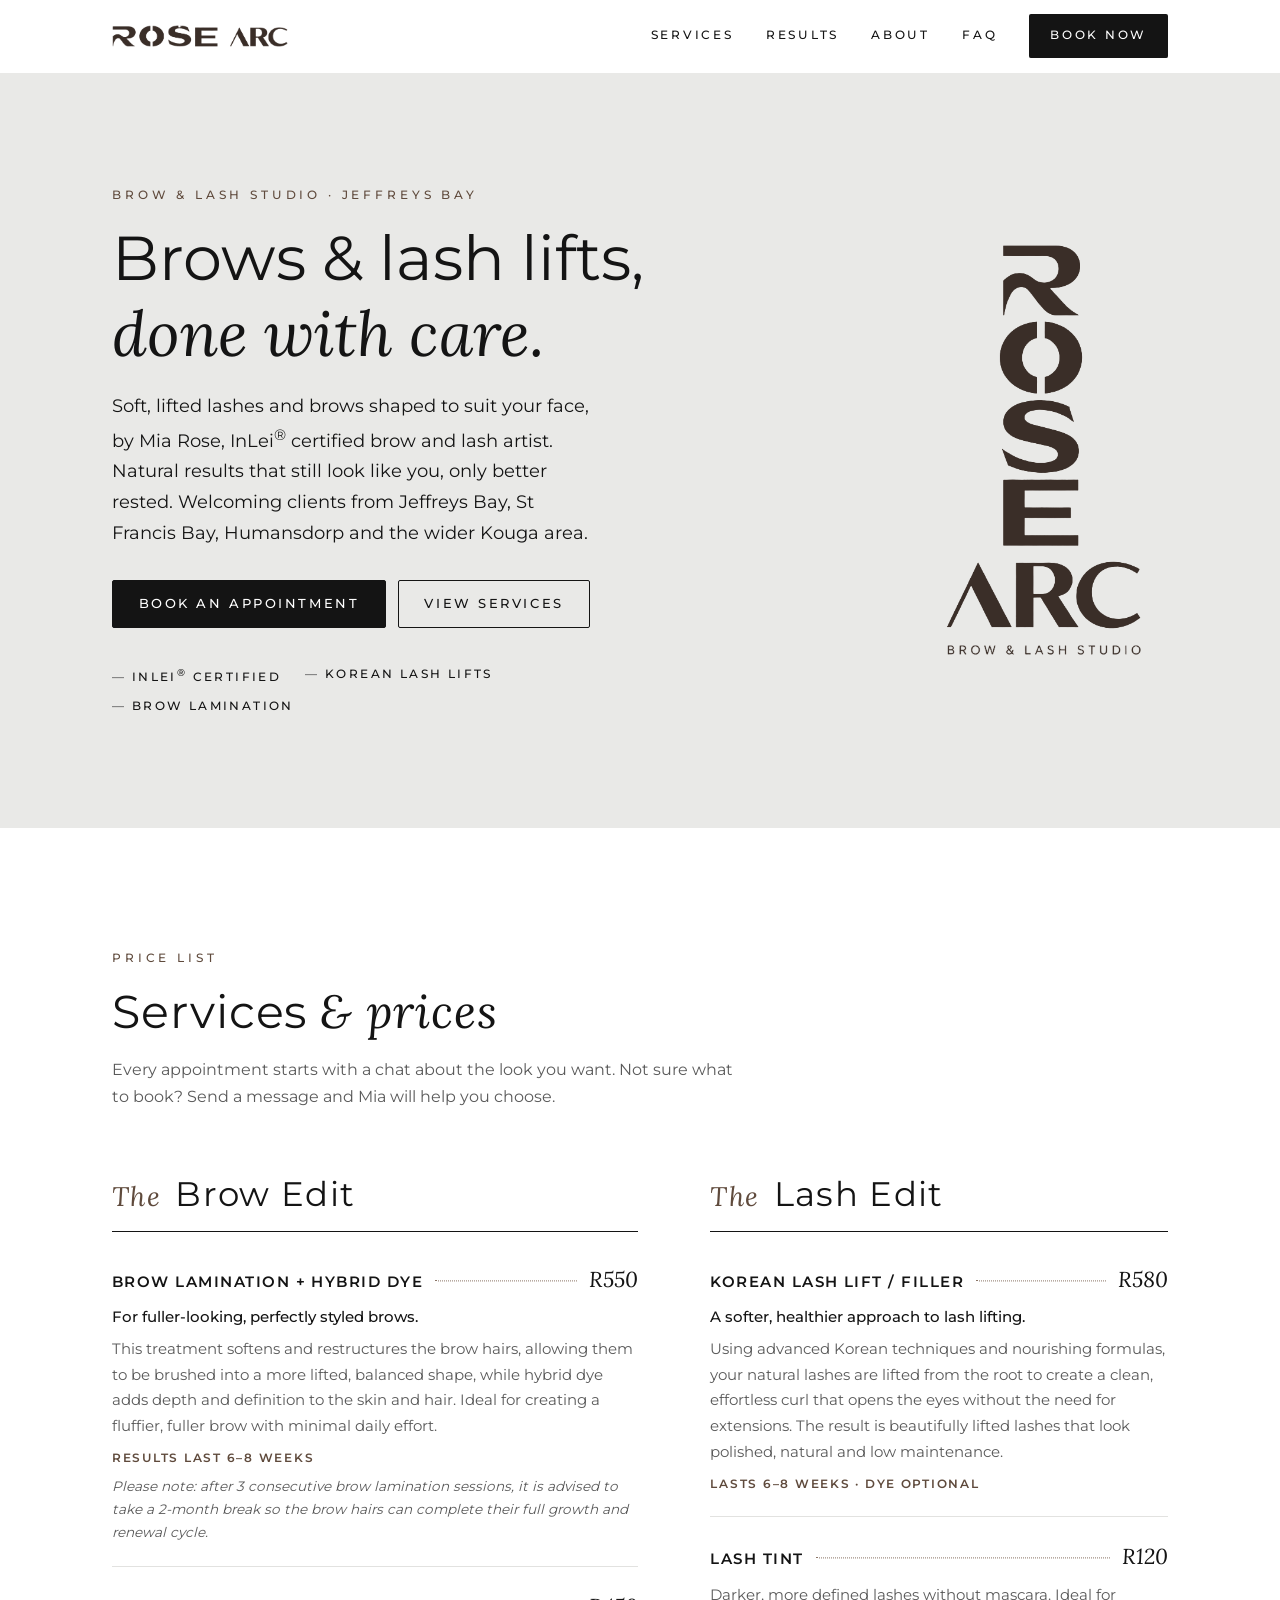
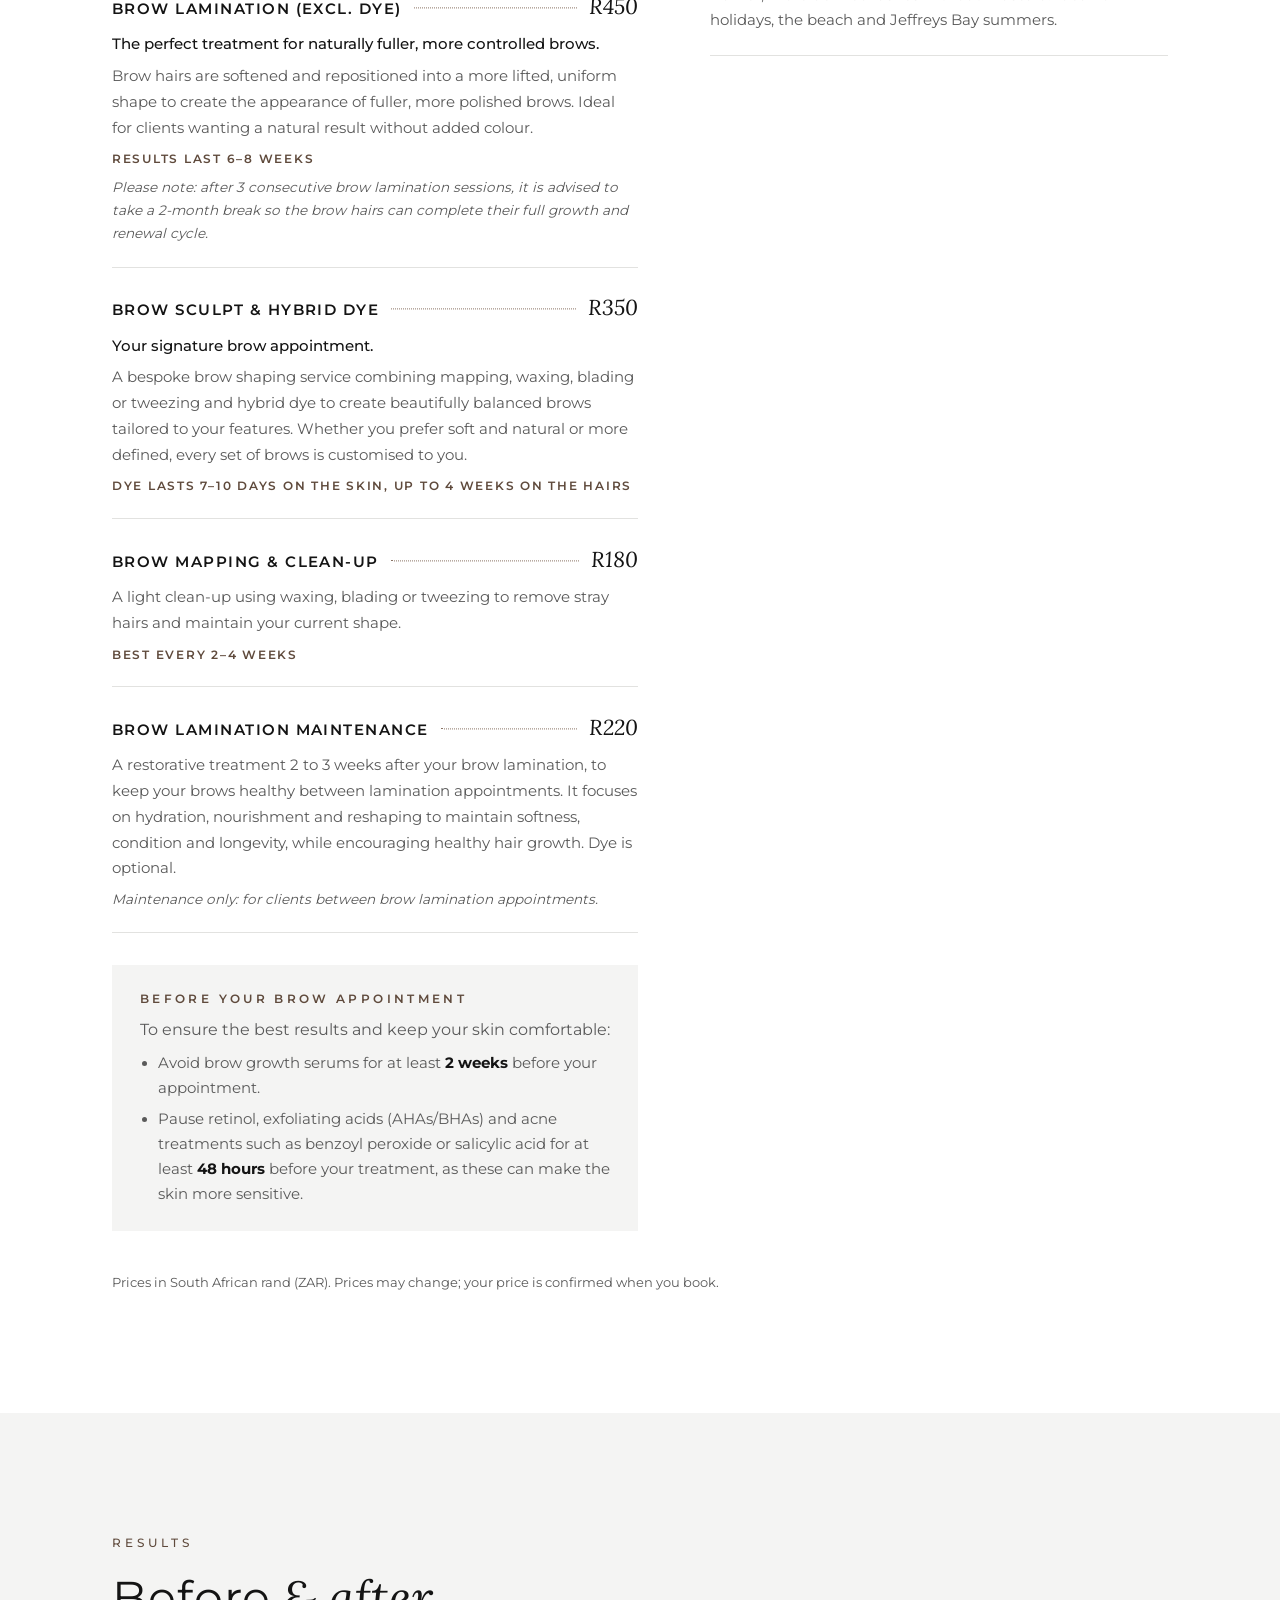
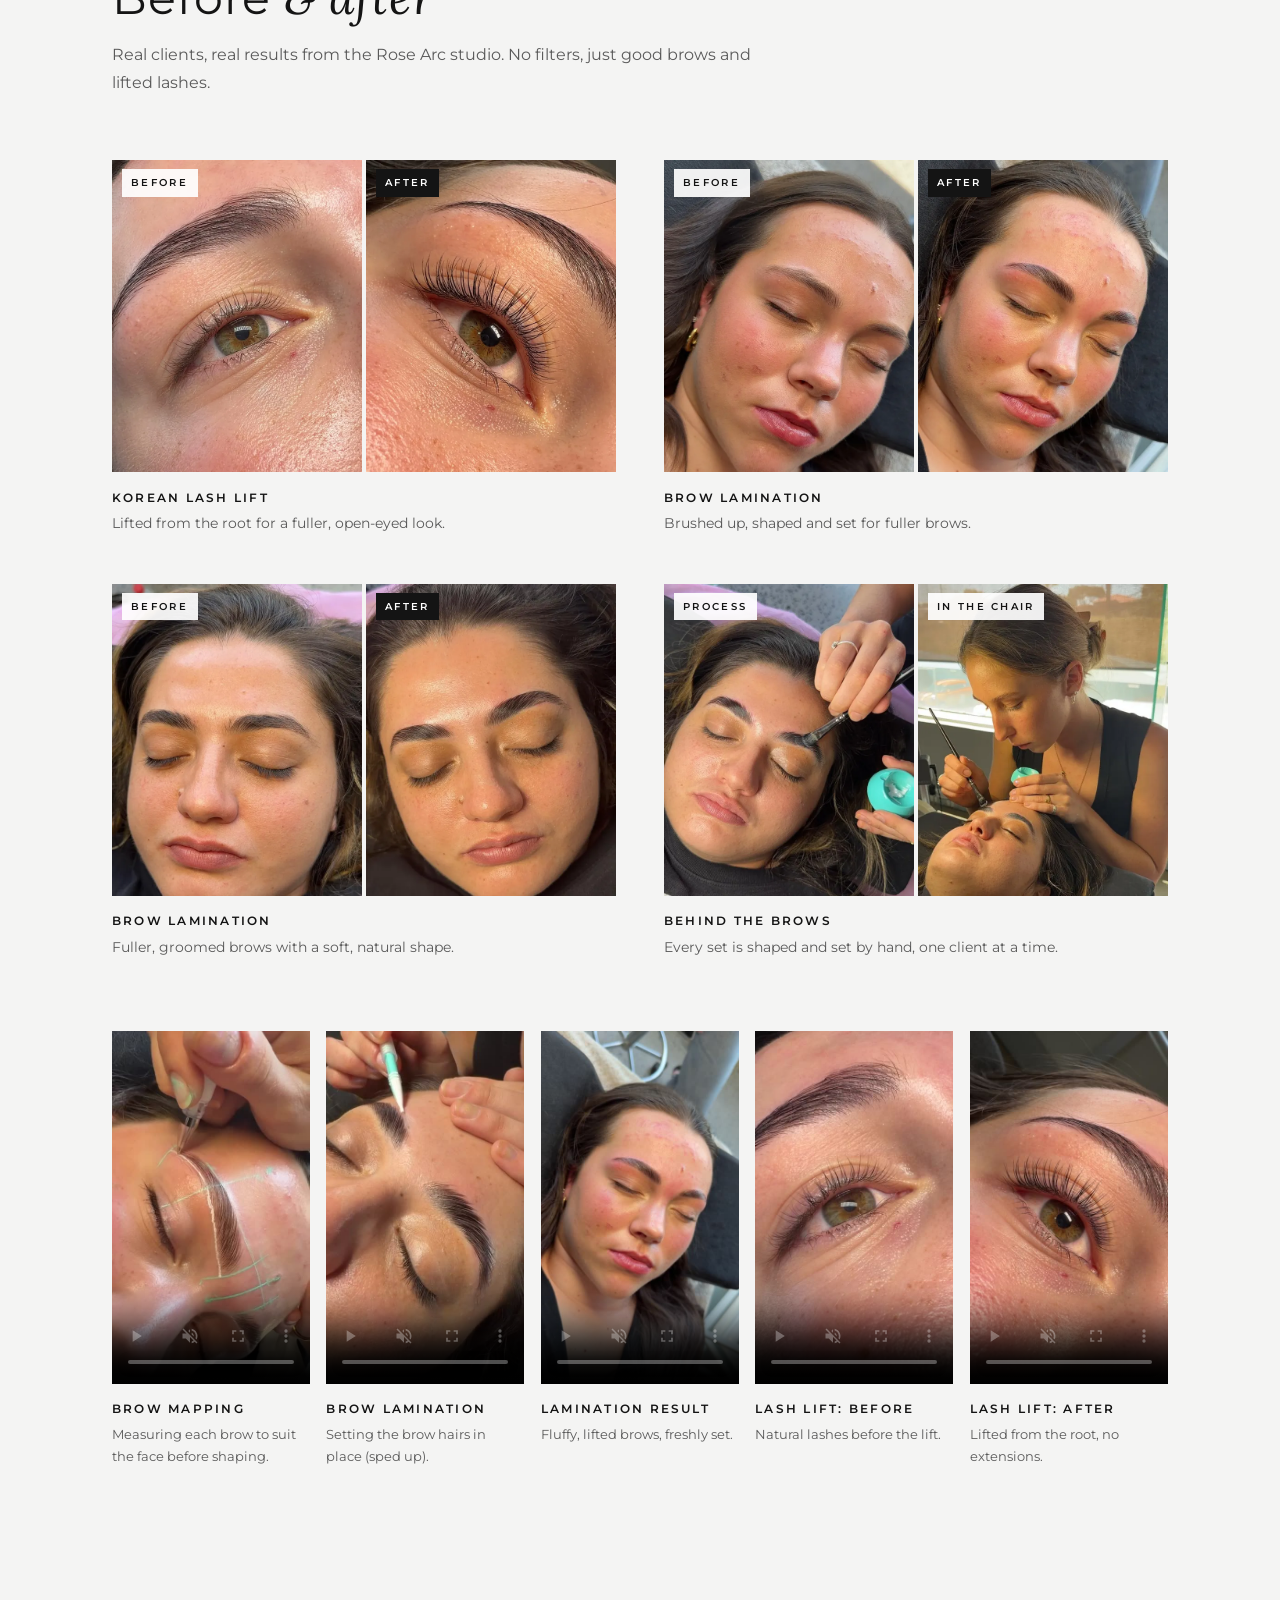
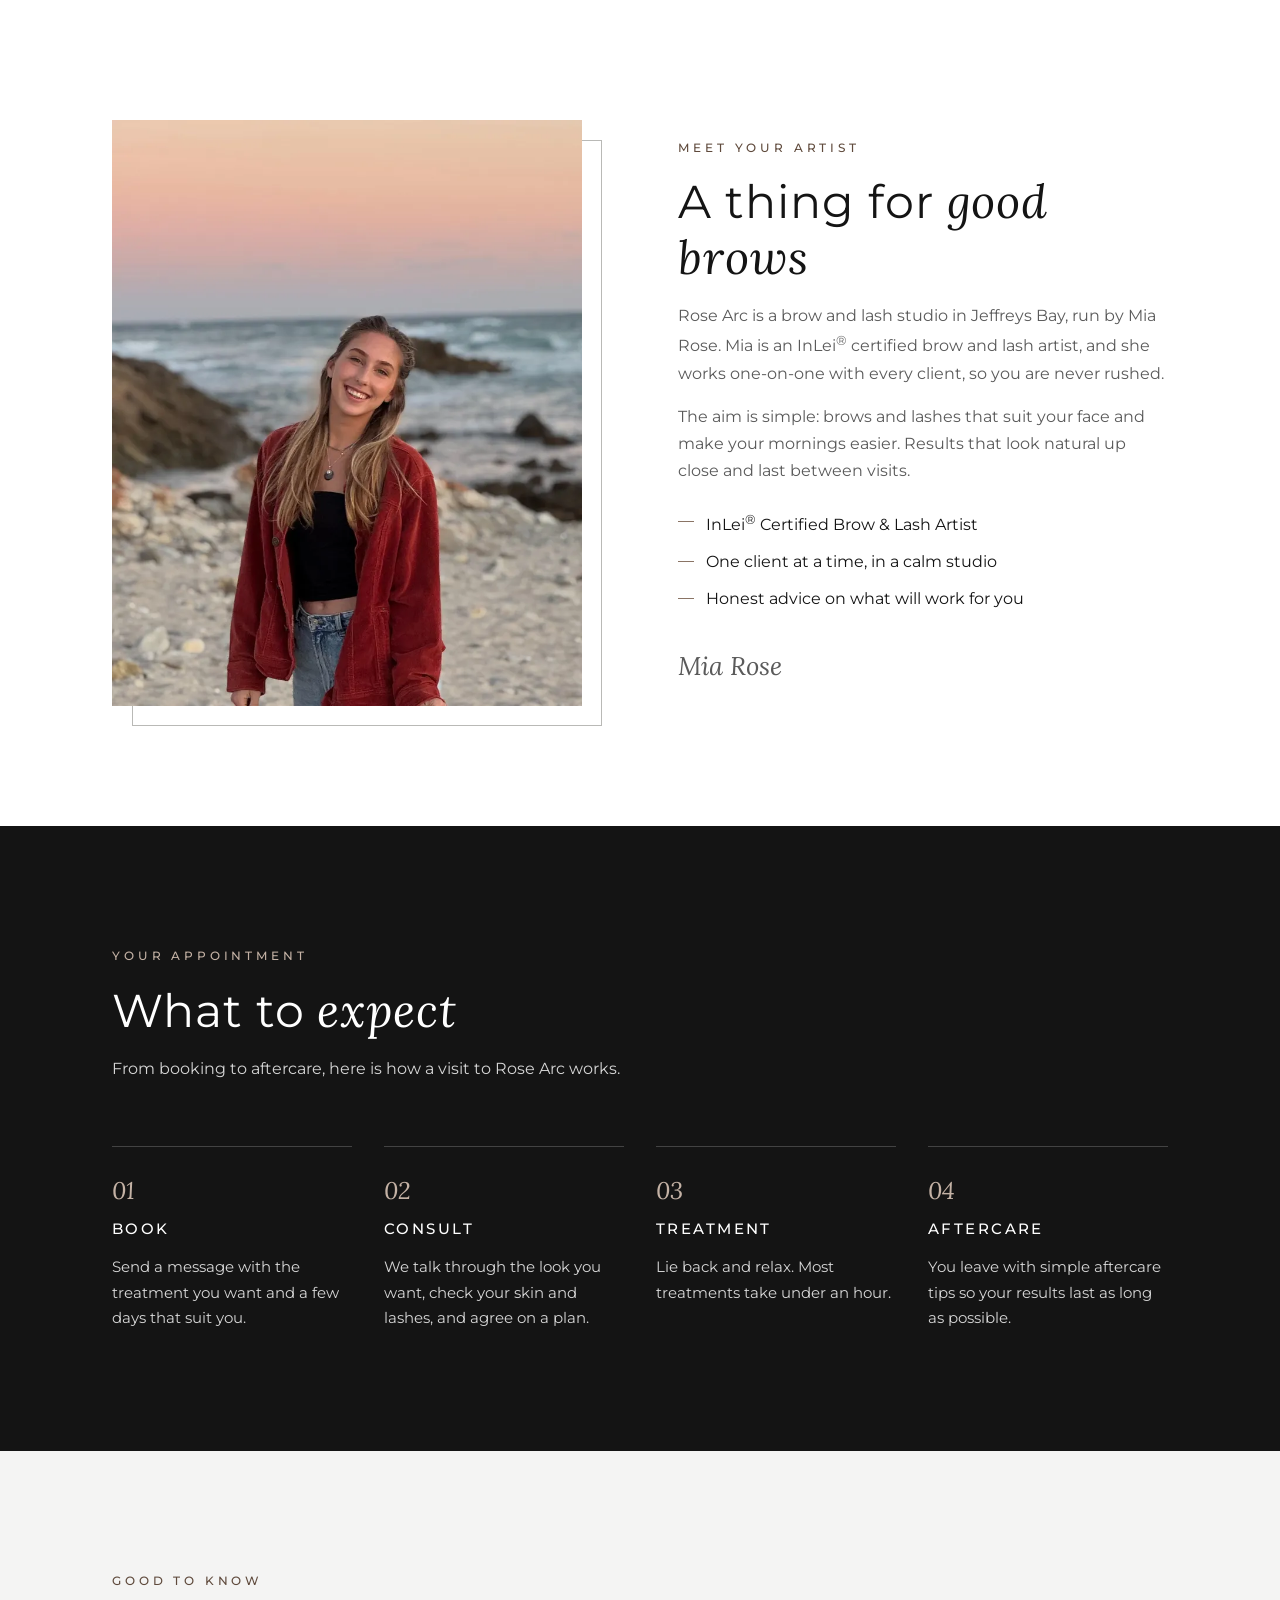
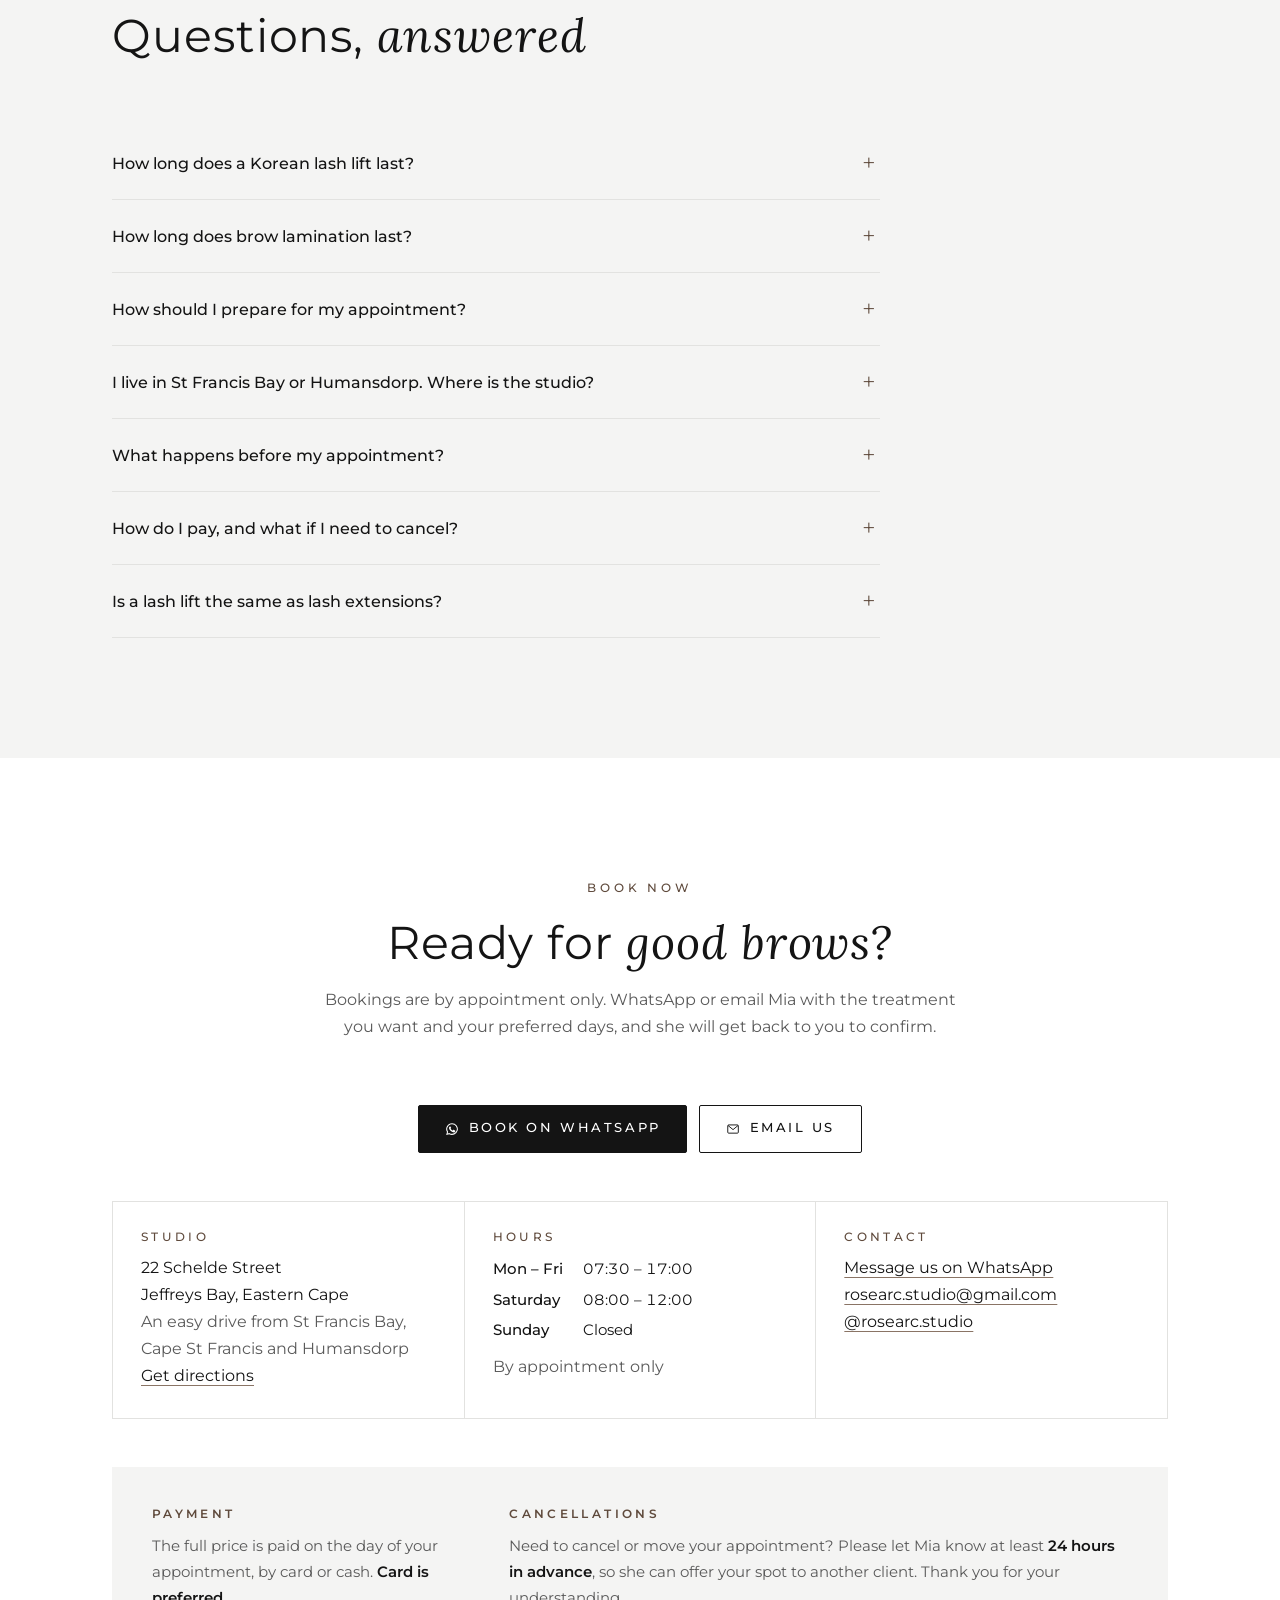
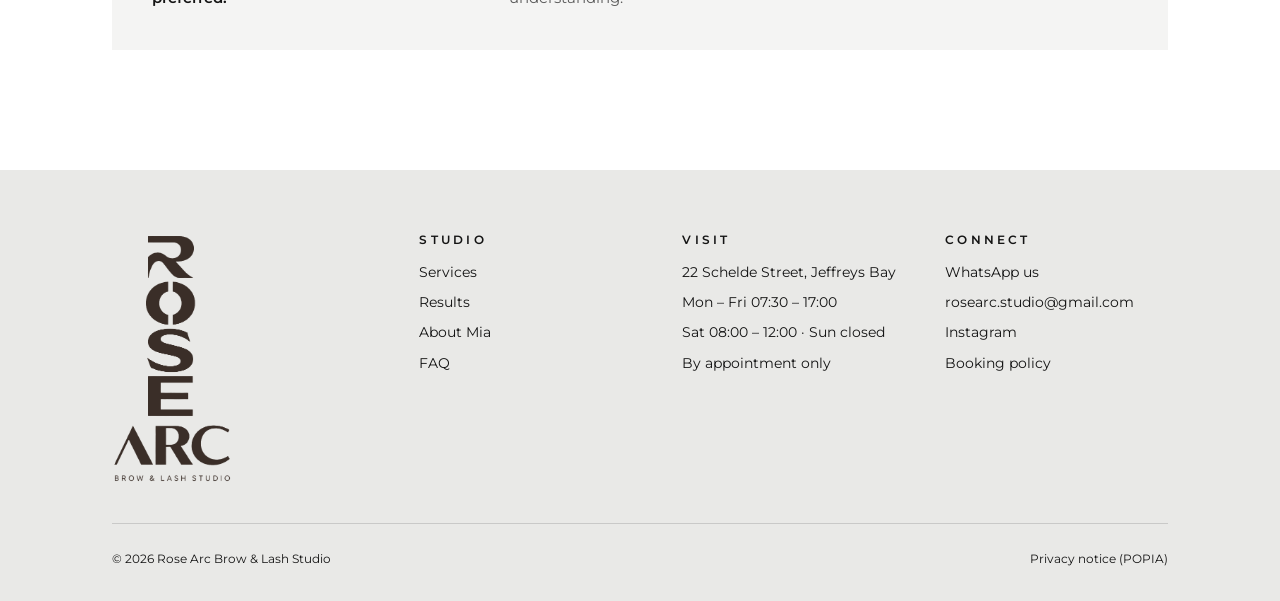
==== commit 2b9b2384: "Replace Instagram booking button with Email us Co-Authored-By: Claude Opus 5.5 <noreply@anthropic.co" ====
--- a/public/index.html
+++ b/public/index.html
@@ -473,16 +473,16 @@
         <div class="section__head">
           <span class="eyebrow">Book now</span>
           <h2 id="book-title">Ready for <span class="accent">good brows?</span></h2>
-          <p>Bookings are by appointment only. WhatsApp Mia with the treatment you want and your preferred days, and she will get back to you to confirm.</p>
+          <p>Bookings are by appointment only. WhatsApp or email Mia with the treatment you want and your preferred days, and she will get back to you to confirm.</p>
         </div>
         <div class="book__actions">
           <a class="btn" href="https://wa.me/27767972839?text=Hi%20Mia%2C%20I%27d%20like%20to%20book%20an%20appointment." target="_blank" rel="noopener">
             <svg viewBox="0 0 24 24" aria-hidden="true" fill="currentColor"><path d="M12 2a10 10 0 0 0-8.6 15.1L2 22l5-1.3A10 10 0 1 0 12 2Zm0 18.2a8.2 8.2 0 0 1-4.2-1.2l-.3-.2-3 .8.8-2.9-.2-.3A8.2 8.2 0 1 1 12 20.2Zm4.5-6.1c-.2-.1-1.5-.7-1.7-.8-.2-.1-.4-.1-.6.1l-.8 1c-.1.2-.3.2-.5.1a6.7 6.7 0 0 1-3.3-2.9c-.3-.4.2-.4.7-1.3.1-.2 0-.3 0-.4l-.8-1.8c-.2-.5-.4-.4-.6-.4h-.5a1 1 0 0 0-.7.3 3 3 0 0 0-.9 2.2 5.2 5.2 0 0 0 1.1 2.8 11.9 11.9 0 0 0 4.6 4c1.7.7 2.4.8 3.2.7a2.8 2.8 0 0 0 1.8-1.3 2.3 2.3 0 0 0 .2-1.3c-.1-.1-.3-.2-.5-.3Z"/></svg>
             Book on WhatsApp
           </a>
-          <a class="btn btn--ghost" href="https://ig.me/m/rosearc.studio" target="_blank" rel="noopener">
-            <svg viewBox="0 0 24 24" aria-hidden="true" fill="none" stroke="currentColor" stroke-width="1.6"><rect x="3" y="3" width="18" height="18" rx="5"/><circle cx="12" cy="12" r="4"/><circle cx="17.5" cy="6.5" r=".8" fill="currentColor"/></svg>
-            Message on Instagram
+          <a class="btn btn--ghost" href="mailto:rosearc.studio@gmail.com?subject=Booking%20enquiry">
+            <svg viewBox="0 0 24 24" aria-hidden="true" fill="none" stroke="currentColor" stroke-width="1.6"><rect x="3" y="5" width="18" height="14" rx="1.5"/><path d="m3.5 6 8.5 7 8.5-7"/></svg>
+            Email us
           </a>
         </div>
         <div class="book__grid">
